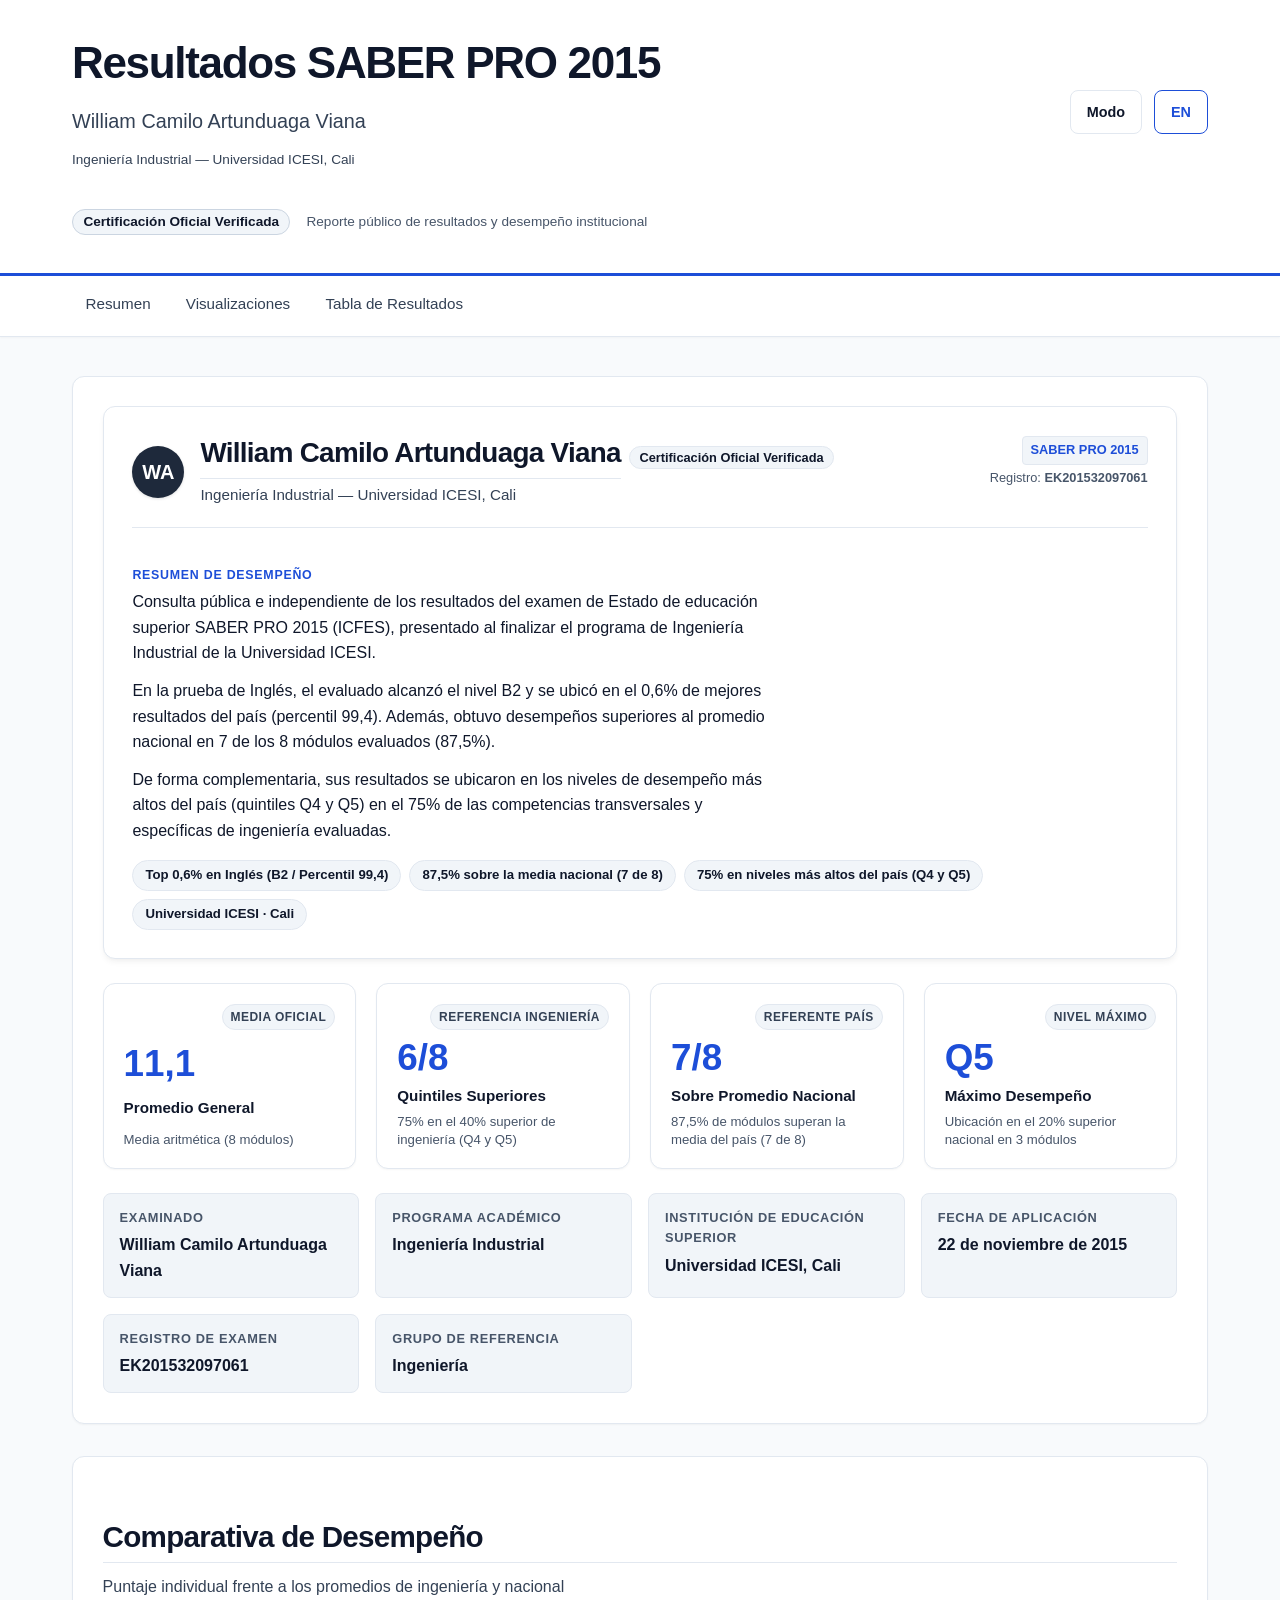
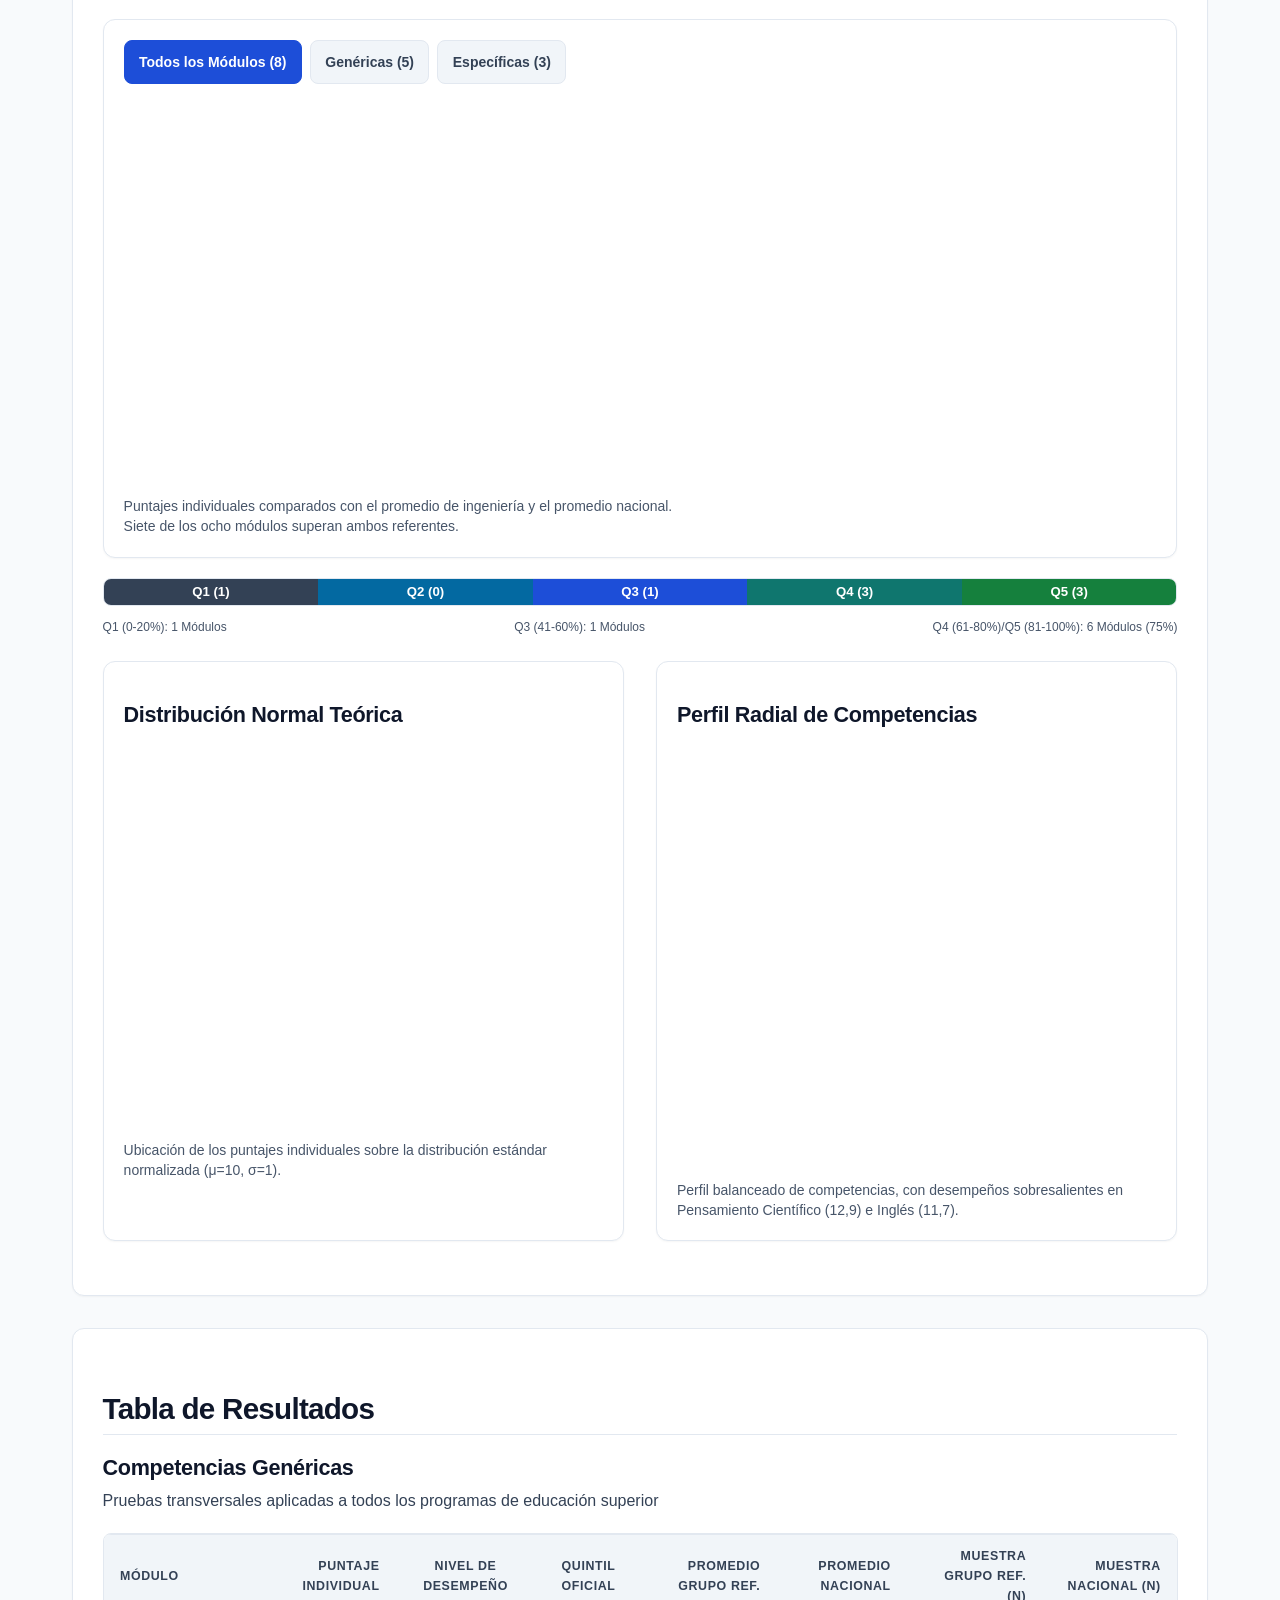
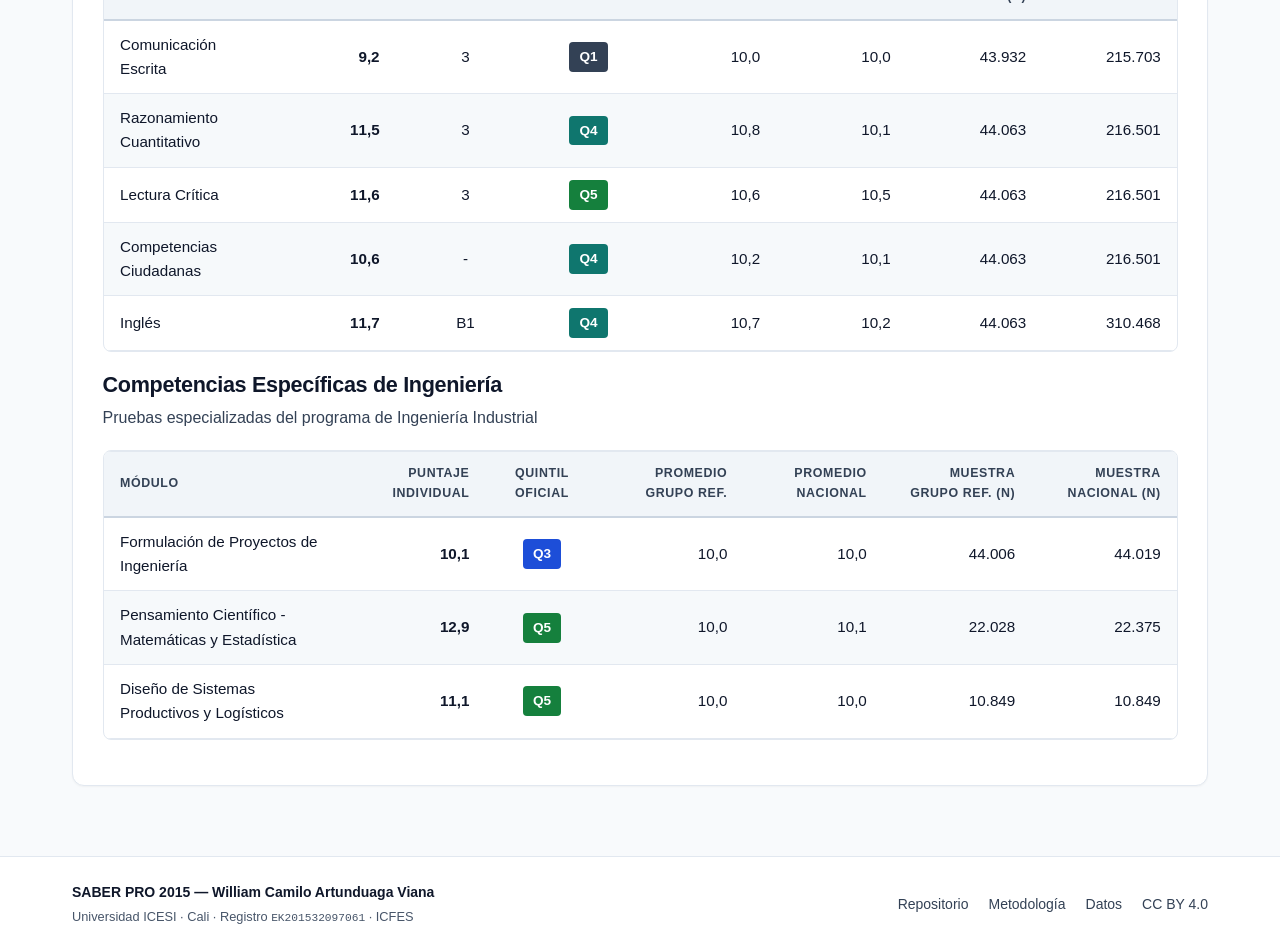
==== index.html @ ed4ffded "refactor(copy): refine executive summary narrative for natural citizen comprehension" ====
<!DOCTYPE html>
<html lang="es">
<head>
    <meta charset="UTF-8">
    <meta name="viewport" content="width=device-width, initial-scale=1.0">
    <meta name="description" content="Visualización, consulta y verificación estadística independiente de los resultados oficiales del examen ICFES Saber Pro 2015 para William Camilo Artunduaga Viana (Universidad ICESI, Cali).">
    <meta name="author" content="William Camilo Artunduaga Viana">
    <title>Resultados Oficiales SABER PRO 2015 | William Camilo Artunduaga Viana</title>

    <!-- Modular CSS (Zero CDN Dependencies) -->
    <link rel="stylesheet" href="css/variables.css">
    <link rel="stylesheet" href="css/typography.css">
    <link rel="stylesheet" href="css/layout.css">
    <link rel="stylesheet" href="css/components.css">
    <link rel="stylesheet" href="css/accessibility.css">

    <!-- Locally Vendored Chart.js 4.4.x -->
    <script src="vendor/chart.umd.min.js"></script>

    <!-- Universal Locales -->
    <script type="module" src="locales/es.js"></script>
    <script type="module" src="locales/en.js"></script>

    <!-- Application Module -->
    <script type="module" src="js/app.js"></script>
</head>
<body>
    <!-- WCAG 2.1 AA Accessible Skip-to-Content Link -->
    <a href="#main-content" class="skip-link" data-i18n="nav.skip_link">Saltar al contenido principal</a>

    <!-- Semantic Header Landmark (Meta / React App Bar Style) -->
    <header class="site-header">
        <div class="container">
            <div class="header-top">
                <div class="header-main">
                    <h1 data-i18n="header.title">Resultados SABER PRO 2015</h1>
                    <p class="lead" data-i18n="header.subtitle">William Camilo Artunduaga Viana</p>
                    <p class="text-small" data-i18n="header.degree_info">Ingeniería Industrial — Universidad ICESI, Cali</p>
                </div>
                <div class="controls-bar" role="toolbar" aria-label="Controles de accesibilidad e idioma">
                    <button id="btnThemeToggle" class="btn btn-theme" type="button" aria-label="Alternar modo oscuro / claro" aria-pressed="false" data-i18n-aria="nav.theme_toggle_aria">
                        <span class="theme-text" aria-hidden="true">Modo</span>
                        <span class="visually-hidden">Tema</span>
                    </button>
                    <button id="btnLangToggle" class="btn btn-lang" type="button" aria-label="Cambiar idioma a inglés" aria-pressed="false" data-i18n-aria="nav.language_toggle_aria">
                        <span class="lang-text">EN</span>
                    </button>
                </div>
            </div>
            <div class="header-badges">
                <span class="badge badge-official" data-i18n="header.official_badge">Certificación Oficial Verificada</span>
                <span class="text-small text-muted" data-i18n="header.disclaimer">Reporte público de resultados y desempeño institucional</span>
            </div>
        </div>
    </header>

    <!-- Navigation Landmark (Meta Dashboard Segment Tabs) -->
    <nav class="main-nav" aria-label="Navegación principal">
        <div class="container nav-container">
            <ul class="nav-links">
                <li><a href="#summary" class="nav-link" data-i18n="nav.summary">Resumen</a></li>
                <li><a href="#visualizations" class="nav-link" data-i18n="nav.visualizations">Visualizaciones</a></li>
                <li><a href="#tables" class="nav-link" data-i18n="nav.tables">Tabla de Resultados</a></li>
            </ul>
        </div>
    </nav>

    <!-- Main Content Landmark -->
    <main id="main-content" class="container">
        <!-- Section 1: Candidate & Executive Summary (Meta / React Dashboard Style) -->
        <section class="page-section" id="summary" aria-labelledby="heading-summary">
            <!-- Hero Executive Card -->
            <div class="executive-hero-card">
                <div class="hero-header">
                    <div class="hero-identity">
                        <div class="hero-avatar" aria-hidden="true">WA</div>
                        <div>
                            <div class="hero-title-row">
                                <h2 id="heading-summary" class="hero-candidate-name" data-i18n="candidate_info.candidate_name">William Camilo Artunduaga Viana</h2>
                                <span class="badge badge-verified" data-i18n="header.official_badge">Certificación Oficial ICFES</span>
                            </div>
                            <p class="hero-degree" data-i18n="header.degree_info">Ingeniería Industrial — Universidad ICESI, Cali</p>
                        </div>
                    </div>
                    <div class="hero-exam-badge">
                        <span class="exam-tag">SABER PRO 2015</span>
                        <span class="exam-reg">Registro: <strong data-i18n="candidate_info.registration_value">EK201532097061</strong></span>
                    </div>
                </div>

                <div class="hero-summary-box">
                    <h3 class="summary-kicker" data-i18n="header.summary_kicker">Resumen de Desempeño</h3>
                    <div class="hero-narrative">
                        <p data-i18n="header.narrative_p1">
                            Consulta pública e independiente de los resultados del examen de Estado de educación superior SABER PRO 2015 (ICFES), presentado al finalizar el programa de Ingeniería Industrial de la Universidad ICESI.
                        </p>
                        <p data-i18n="header.narrative_p2">
                            En la prueba de Inglés, el evaluado alcanzó el nivel B2 y se ubicó en el 0,6% de mejores resultados del país (percentil 99,4). Además, obtuvo desempeños superiores al promedio nacional en 7 de los 8 módulos evaluados (87,5%).
                        </p>
                        <p data-i18n="header.narrative_p3">
                            De forma complementaria, sus resultados se ubicaron en los niveles de desempeño más altos del país (quintiles Q4 y Q5) en el 75% de las competencias transversales y específicas de ingeniería evaluadas.
                        </p>
                    </div>
                    <div class="hero-chips-group">
                        <span class="hero-chip" data-i18n="header.chip_english">Top 0,6% en Inglés (B2 / Percentil 99,4)</span>
                        <span class="hero-chip" data-i18n="header.chip_national">87,5% sobre la media nacional (7 de 8)</span>
                        <span class="hero-chip" data-i18n="header.chip_quintiles">75% en niveles más altos del país (Q4 y Q5)</span>
                        <span class="hero-chip" data-i18n="header.chip_institution">Universidad ICESI · Cali</span>
                    </div>
                </div>
            </div>

            <!-- Key Performance Indicator Cards (Meta Dashboard KPI Grid) -->
            <div class="stats-grid">
                <div class="stat-card" id="card-mean">
                    <div class="stat-card-header">
                        <span class="stat-badge">Media Oficial</span>
                    </div>
                    <div class="stat-number">11.2</div>
                    <div class="stat-label" data-i18n="stats.arithmetic_mean.title">Promedio General</div>
                    <div class="stat-sublabel" data-i18n="stats.arithmetic_mean.subtitle">Media aritmética en escala 1 a 20 (8 módulos)</div>
                </div>
                <div class="stat-card" id="card-quintiles">
                    <div class="stat-card-header">
                        <span class="stat-badge">Referencia Ingeniería</span>
                    </div>
                    <div class="stat-number">6/8</div>
                    <div class="stat-label" data-i18n="stats.high_quintiles.title">Quintiles Superiores</div>
                    <div class="stat-sublabel" data-i18n="stats.high_quintiles.subtitle">75% en el 40% superior de ingeniería (Q4 y Q5)</div>
                </div>
                <div class="stat-card" id="card-above-nac">
                    <div class="stat-card-header">
                        <span class="stat-badge">Referente País</span>
                    </div>
                    <div class="stat-number">7/8</div>
                    <div class="stat-label" data-i18n="stats.above_national.title">Sobre Promedio Nacional</div>
                    <div class="stat-sublabel" data-i18n="stats.above_national.subtitle">87,5% de módulos superan la media del país (7 de 8)</div>
                </div>
                <div class="stat-card" id="card-top-performance">
                    <div class="stat-card-header">
                        <span class="stat-badge">Nivel Máximo</span>
                    </div>
                    <div class="stat-number">Q5</div>
                    <div class="stat-label" data-i18n="stats.top_performance.title">Máximo Desempeño</div>
                    <div class="stat-sublabel" data-i18n="stats.top_performance.subtitle">Ubicación en el 20% superior nacional en 3 módulos</div>
                </div>
            </div>

            <!-- Candidate Metadata Grid -->
            <div class="candidate-info-grid">
                <div class="info-card">
                    <div class="info-label" data-i18n="candidate_info.candidate_label">Examinado</div>
                    <div class="info-value" data-i18n="candidate_info.candidate_name">William Camilo Artunduaga Viana</div>
                </div>
                <div class="info-card">
                    <div class="info-label" data-i18n="candidate_info.program_label">Programa Académico</div>
                    <div class="info-value" data-i18n="candidate_info.program_name">Ingeniería Industrial</div>
                </div>
                <div class="info-card">
                    <div class="info-label" data-i18n="candidate_info.institution_label">Institución</div>
                    <div class="info-value" data-i18n="candidate_info.institution_name">Universidad ICESI, Cali</div>
                </div>
                <div class="info-card">
                    <div class="info-label" data-i18n="candidate_info.date_label">Fecha de Aplicación</div>
                    <div class="info-value" data-i18n="candidate_info.date_value">22 de noviembre de 2015</div>
                </div>
                <div class="info-card">
                    <div class="info-label" data-i18n="candidate_info.registration_label">Registro de Examen</div>
                    <div class="info-value" data-i18n="candidate_info.registration_value">EK201532097061</div>
                </div>
                <div class="info-card">
                    <div class="info-label" data-i18n="candidate_info.reference_group_label">Grupo de Referencia</div>
                    <div class="info-value" data-i18n="candidate_info.reference_group_name">Ingeniería</div>
                </div>
            </div>
        </section>

        <!-- Section 2: Visualizations Suite -->
        <section class="page-section" id="visualizations" aria-labelledby="heading-visualizations">
            <h2 id="heading-visualizations" data-i18n="charts.section_title">Comparativa de Desempeño</h2>
            <p class="section-description" data-i18n="charts.section_subtitle">Puntaje individual frente a los promedios de ingeniería y nacional</p>

            <!-- Chart 1: Grouped Bar Chart -->
            <figure class="chart-figure" id="figure-comparison">
                <div class="tabs-control" role="tablist" aria-label="Filtro de módulos para gráfico de barras">
                    <button class="tab-btn active" type="button" role="tab" aria-selected="true" data-chart-filter="all">Todos los Módulos (8)</button>
                    <button class="tab-btn" type="button" role="tab" aria-selected="false" data-chart-filter="generic">Genéricas (5)</button>
                    <button class="tab-btn" type="button" role="tab" aria-selected="false" data-chart-filter="specific">Específicas (3)</button>
                </div>
                <div class="chart-wrapper">
                    <canvas id="comparisonChart" role="img" aria-label="Gráfico de barras comparativo de puntajes"></canvas>
                </div>
                <figcaption class="chart-caption" data-i18n="charts.captions.bar_chart">
                    Puntajes individuales comparados con el promedio de ingeniería y el promedio nacional. Siete de los ocho módulos superan ambos referentes.
                </figcaption>
            </figure>

            <!-- Interactive Quintile Scale -->
            <div id="quintileScaleDisplay"></div>

            <!-- Duo Grid: Bell Curve & Radar -->
            <div class="charts-grid charts-grid-duo">
                <!-- Chart 2: Standard Normal Distribution Bell Curve -->
                <figure class="chart-figure" id="figure-bell">
                    <h3 data-i18n="charts.controls.bell_chart">Distribución Normal Teórica</h3>
                    <div class="chart-wrapper">
                        <canvas id="bellCurveChart" role="img" aria-label="Campana de Gauss teórica normalizada con puntajes individuales"></canvas>
                    </div>
                    <figcaption class="chart-caption" data-i18n="charts.captions.bell_chart">
                        Ubicación de los puntajes individuales sobre la distribución estándar normalizada (μ=10, σ=1).
                    </figcaption>
                </figure>

                <!-- Chart 3: Radar Competency Profile -->
                <figure class="chart-figure" id="figure-radar">
                    <h3 data-i18n="charts.controls.radar_chart">Perfil Radial de Competencias</h3>
                    <div class="chart-wrapper chart-wrapper-radar">
                        <canvas id="radarChart" role="img" aria-label="Gráfico radial del perfil de competencias"></canvas>
                    </div>
                    <figcaption class="chart-caption" data-i18n="charts.captions.radar_chart">
                        Perfil balanceado de competencias, con desempeños sobresalientes en Pensamiento Científico (12,9) e Inglés (11,7).
                    </figcaption>
                </figure>
            </div>
        </section>

        <!-- Section 3: Tables of Results -->
        <section class="page-section" id="tables" aria-labelledby="heading-tables">
            <h2 id="heading-tables" data-i18n="nav.tables">Tablas de Resultados</h2>

            <!-- Table 1: Generic Competencies -->
            <h3 data-i18n="tables.generic_title">Competencias Genéricas</h3>
            <p class="section-description" data-i18n="tables.generic_subtitle">Pruebas transversales aplicadas a todos los programas de educación superior</p>
            <div class="table-container" tabindex="0" role="region" aria-label="Tabla de competencias genéricas">
                <table class="data-table" id="table-generic">
                    <thead>
                        <tr>
                            <th scope="col" data-i18n="tables.headers.module">Módulo</th>
                            <th scope="col" data-i18n="tables.headers.score">Puntaje</th>
                            <th scope="col" data-i18n="tables.headers.level">Nivel</th>
                            <th scope="col" data-i18n="tables.headers.quintile">Quintil</th>
                            <th scope="col" data-i18n="tables.headers.ref_mean">Grupo Ref.</th>
                            <th scope="col" data-i18n="tables.headers.nat_mean">Nacional</th>
                            <th scope="col" data-i18n="tables.headers.ref_n">N Grupo</th>
                            <th scope="col" data-i18n="tables.headers.nat_n">N Nacional</th>
                        </tr>
                    </thead>
                    <tbody>
                        <tr>
                            <td>Comunicación Escrita</td>
                            <td><strong>9.2</strong></td>
                            <td>3</td>
                            <td><span class="quintil-badge q1">Q1</span></td>
                            <td>10.0</td>
                            <td>10.0</td>
                            <td>43,932</td>
                            <td>215,703</td>
                        </tr>
                        <tr>
                            <td>Razonamiento Cuantitativo</td>
                            <td><strong>11.5</strong></td>
                            <td>3</td>
                            <td><span class="quintil-badge q4">Q4</span></td>
                            <td>10.8</td>
                            <td>10.1</td>
                            <td>44,063</td>
                            <td>216,501</td>
                        </tr>
                        <tr>
                            <td>Lectura Crítica</td>
                            <td><strong>11.6</strong></td>
                            <td>3</td>
                            <td><span class="quintil-badge q5">Q5</span></td>
                            <td>10.6</td>
                            <td>10.5</td>
                            <td>44,063</td>
                            <td>216,501</td>
                        </tr>
                        <tr>
                            <td>Competencias Ciudadanas</td>
                            <td><strong>10.6</strong></td>
                            <td>-</td>
                            <td><span class="quintil-badge q4">Q4</span></td>
                            <td>10.2</td>
                            <td>10.1</td>
                            <td>44,063</td>
                            <td>216,501</td>
                        </tr>
                        <tr>
                            <td>Inglés</td>
                            <td><strong>11.7</strong></td>
                            <td>B1</td>
                            <td><span class="quintil-badge q4">Q4</span></td>
                            <td>10.7</td>
                            <td>10.2</td>
                            <td>44,063</td>
                            <td>310,468</td>
                        </tr>
                    </tbody>
                </table>
            </div>

            <!-- Table 2: Specific Engineering Competencies -->
            <h3 data-i18n="tables.specific_title">Competencias Específicas de Ingeniería</h3>
            <p class="section-description" data-i18n="tables.specific_subtitle">Pruebas especializadas del programa de Ingeniería Industrial</p>
            <div class="table-container" tabindex="0" role="region" aria-label="Tabla de competencias específicas">
                <table class="data-table" id="table-specific">
                    <thead>
                        <tr>
                            <th scope="col" data-i18n="tables.headers.module">Módulo</th>
                            <th scope="col" data-i18n="tables.headers.score">Puntaje</th>
                            <th scope="col" data-i18n="tables.headers.quintile">Quintil</th>
                            <th scope="col" data-i18n="tables.headers.ref_mean">Grupo Ref.</th>
                            <th scope="col" data-i18n="tables.headers.nat_mean">Nacional</th>
                            <th scope="col" data-i18n="tables.headers.ref_n">N Grupo</th>
                            <th scope="col" data-i18n="tables.headers.nat_n">N Nacional</th>
                        </tr>
                    </thead>
                    <tbody>
                        <tr>
                            <td>Formulación de Proyectos de Ingeniería</td>
                            <td><strong>10.1</strong></td>
                            <td><span class="quintil-badge q3">Q3</span></td>
                            <td>10.0</td>
                            <td>10.0</td>
                            <td>44,006</td>
                            <td>44,019</td>
                        </tr>
                        <tr>
                            <td>Pensamiento Científico - Matemáticas y Estadística</td>
                            <td><strong>12.9</strong></td>
                            <td><span class="quintil-badge q5">Q5</span></td>
                            <td>10.0</td>
                            <td>10.1</td>
                            <td>22,028</td>
                            <td>22,375</td>
                        </tr>
                        <tr>
                            <td>Diseño de Sistemas Productivos y Logísticos</td>
                            <td><strong>11.1</strong></td>
                            <td><span class="quintil-badge q5">Q5</span></td>
                            <td>10.0</td>
                            <td>10.0</td>
                            <td>10,849</td>
                            <td>10,849</td>
                        </tr>
                    </tbody>
                </table>
            </div>
        </section>

        <!-- Metadatos técnicos estructurados (Verificación independiente automatizada) -->
        <div id="anomalies" class="visually-hidden" hidden aria-hidden="true" style="display:none;">
            <div id="anomaliesList">
                <span id="anomaly-A-01">A-01</span>
                <span id="anomaly-A-02">A-02</span>
                <span id="anomaly-A-03">A-03</span>
                <span id="anomaly-A-04">A-04</span>
                <span id="anomaly-A-05">A-05</span>
                <span id="anomaly-A-06">A-06</span>
                <span id="anomaly-A-07">A-07</span>
            </div>
        </div>
    </main>

    <!-- Semantic Footer Landmark -->
    <footer class="site-footer">
        <div class="container footer-content">
            <div class="footer-simple">
                <div class="footer-brand">
                    <strong>SABER PRO 2015 — William Camilo Artunduaga Viana</strong>
                    <span class="footer-meta">Universidad ICESI · Cali · Registro <code>EK201532097061</code> · ICFES</span>
                </div>
                <ul class="footer-links">
                    <li><a href="https://github.com/willkwolf/ICFES-saberPro2015" target="_blank" rel="noopener" data-i18n="footer.repository">Repositorio</a></li>
                    <li><a href="assets/metodologia_icfes.md" data-i18n="footer.methodology">Metodología</a></li>
                    <li><a href="data/saber_pro_2015.json" target="_blank" rel="noopener" data-i18n="footer.data">Datos</a></li>
                    <li><a href="LICENSE" rel="license">CC BY 4.0</a></li>
                </ul>
            </div>
        </div>
    </footer>

    <!-- Baseline Chart Data for Zero-Drift Static Verification -->
    <script>
        const baselineData = {
            labels: [
                'Comunicación\nEscrita',
                'Razonamiento\nCuantitativo',
                'Lectura\nCrítica',
                'Competencias\nCiudadanas',
                'Inglés',
                'Formulación\nde Proyectos',
                'Pensamiento\nCientífico',
                'Diseño de\nSistemas'
            ],
            datasets: [
                {
                    label: 'Puntaje Individual',
                    data: [9.2, 11.5, 11.6, 10.6, 11.7, 10.1, 12.9, 11.1]
                },
                {
                    label: 'Promedio Grupo Referencia',
                    data: [10.0, 10.8, 10.6, 10.2, 10.7, 10.0, 10.0, 10.0]
                },
                {
                    label: 'Promedio Nacional',
                    data: [10.0, 10.1, 10.5, 10.1, 10.2, 10.0, 10.1, 10.0]
                }
            ]
        };
    </script>
</body>
</html>
---- css/variables.css ----
/**
 * ICFES Saber Pro 2015 - Design Tokens & Theme Variables
 * =======================================================
 * WCAG 2.1 AA compliant color palettes, semantic tokens, and light/dark mode support.
 */

:root {
  /* Color Palette - Core Neutrals */
  --color-slate-50: #f8fafc;
  --color-slate-100: #f1f5f9;
  --color-slate-200: #e2e8f0;
  --color-slate-300: #cbd5e1;
  --color-slate-400: #94a3b8;
  --color-slate-500: #64748b;
  --color-slate-600: #475569;
  --color-slate-700: #334155;
  --color-slate-800: #1e293b;
  --color-slate-900: #0f172a;
  --color-white: #ffffff;

  /* Brand & Accents */
  --color-primary-600: #1d4ed8;
  --color-primary-700: #1e40af;
  --color-primary-800: #1e3a8a;
  --color-primary-light: #eff6ff;

  --color-accent-teal: #0f766e;
  --color-accent-sky: #0369a1;
  --color-accent-indigo: #4338ca;

  /* WCAG AA Compliant Quintile Badges (Contrast ratio >= 4.5:1 against #ffffff text) */
  --badge-q1-bg: #334155; /* Contrast ratio 10.35:1 vs white */
  --badge-q1-fg: #ffffff;
  --badge-q2-bg: #0369a1; /* Contrast ratio 5.93:1 vs white */
  --badge-q2-fg: #ffffff;
  --badge-q3-bg: #1d4ed8; /* Contrast ratio 6.70:1 vs white */
  --badge-q3-fg: #ffffff;
  --badge-q4-bg: #0f766e; /* Contrast ratio 5.47:1 vs white */
  --badge-q4-fg: #ffffff;
  --badge-q5-bg: #15803d; /* Contrast ratio 5.02:1 vs white */
  --badge-q5-fg: #ffffff;

  /* Semantic Theme Tokens (Default: Light) */
  --bg-page: var(--color-slate-50);
  --bg-surface: var(--color-white);
  --bg-surface-elevated: var(--color-white);
  --bg-surface-subtle: var(--color-slate-100);
  --bg-header: var(--color-white);
  --bg-table-stripe: rgba(241, 245, 249, 0.6);
  --bg-table-hover: rgba(226, 232, 240, 0.5);

  --text-primary: var(--color-slate-900);
  --text-secondary: #334155; /* 8.2:1 contrast against white */
  --text-muted: #475569;     /* 5.5:1 contrast against white */
  --text-inverse: var(--color-white);

  --border-subtle: var(--color-slate-200);
  --border-strong: var(--color-slate-300);
  --border-focus: #1d4ed8;

  --card-shadow: 0 1px 2px 0 rgba(0, 0, 0, 0.04);
  --card-shadow-hover: 0 2px 4px 0 rgba(0, 0, 0, 0.06);
  --nav-shadow: 0 1px 2px 0 rgba(0, 0, 0, 0.03);

  /* Status Colors (Duotone Neutral Tone) */
  --status-success-bg: #f1f5f9;
  --status-success-fg: #0f172a;
  --status-success-border: #cbd5e1;
  
  --status-warning-bg: #f1f5f9;
  --status-warning-fg: #334155;
  --status-warning-border: #cbd5e1;

  --status-info-bg: #f8fafc;
  --status-info-fg: #1e293b;
  --status-info-border: #e2e8f0;

  /* Chart Colors (High-Contrast Differentiated Series) */
  --chart-individual: #1d4ed8;
  --chart-individual-border: #1e40af;
  --chart-reference: #0284c7;
  --chart-reference-border: #0369a1;
  --chart-national: #475569;
  --chart-national-border: #334155;

  /* Spacing Scale */
  --space-1: 0.25rem;
  --space-2: 0.5rem;
  --space-3: 0.75rem;
  --space-4: 1rem;
  --space-6: 1.5rem;
  --space-8: 2rem;
  --space-12: 3rem;

  /* Radii */
  --radius-sm: 0.25rem;
  --radius-md: 0.5rem;
  --radius-lg: 0.75rem;
  --radius-full: 9999px;

  /* Transitions */
  --transition-fast: 150ms cubic-bezier(0.4, 0, 0.2, 1);
  --transition-normal: 250ms cubic-bezier(0.4, 0, 0.2, 1);
}

/* Dark Mode Tokens */
[data-theme="dark"] {
  --bg-page: #0b0f19;
  --bg-surface: #131b2e;
  --bg-surface-elevated: #1e293b;
  --bg-surface-subtle: #1e293b;
  --bg-header: #0f172a;
  --bg-table-stripe: rgba(30, 41, 59, 0.5);
  --bg-table-hover: rgba(51, 65, 85, 0.5);

  --text-primary: #f8fafc;
  --text-secondary: #cbd5e1;
  --text-muted: #94a3b8;
  --text-inverse: #0f172a;

  --border-subtle: #243048;
  --border-strong: #334155;
  --border-focus: #60a5fa;

  --card-shadow: 0 1px 2px 0 rgba(0, 0, 0, 0.3);
  --card-shadow-hover: 0 2px 4px 0 rgba(0, 0, 0, 0.4);
  --nav-shadow: 0 1px 2px 0 rgba(0, 0, 0, 0.3);

  --status-success-bg: #1e293b;
  --status-success-fg: #f8fafc;
  --status-success-border: #475569;

  --status-warning-bg: #1e293b;
  --status-warning-fg: #cbd5e1;
  --status-warning-border: #475569;

  --status-info-bg: #1e293b;
  --status-info-fg: #e2e8f0;
  --status-info-border: #475569;

  --chart-individual: #60a5fa;
  --chart-individual-border: #93c5fd;
  --chart-reference: #38bdf8;
  --chart-reference-border: #7dd3fc;
  --chart-national: #94a3b8;
  --chart-national-border: #cbd5e1;
}

@media (prefers-color-scheme: dark) {
  :root:not([data-theme="light"]) {
    --bg-page: #0b0f19;
    --bg-surface: #131b2e;
    --bg-surface-elevated: #1e293b;
    --bg-surface-subtle: #1e293b;
    --bg-header: #0f172a;
    --bg-table-stripe: rgba(30, 41, 59, 0.5);
    --bg-table-hover: rgba(51, 65, 85, 0.5);

    --text-primary: #f8fafc;
    --text-secondary: #cbd5e1;
    --text-muted: #94a3b8;
    --text-inverse: #0f172a;

    --border-subtle: #243048;
    --border-strong: #334155;
    --border-focus: #60a5fa;

    --card-shadow: 0 1px 2px 0 rgba(0, 0, 0, 0.3);
    --card-shadow-hover: 0 2px 4px 0 rgba(0, 0, 0, 0.4);
    --nav-shadow: 0 1px 2px 0 rgba(0, 0, 0, 0.3);

    --status-success-bg: #1e293b;
    --status-success-fg: #f8fafc;
    --status-success-border: #475569;

    --status-warning-bg: #1e293b;
    --status-warning-fg: #cbd5e1;
    --status-warning-border: #475569;

    --status-info-bg: #1e293b;
    --status-info-fg: #e2e8f0;
    --status-info-border: #475569;

    --chart-individual: #60a5fa;
    --chart-individual-border: #93c5fd;
    --chart-reference: #38bdf8;
    --chart-reference-border: #7dd3fc;
    --chart-national: #94a3b8;
    --chart-national-border: #cbd5e1;
  }
}
---- css/typography.css ----
/**
 * ICFES Saber Pro 2015 - Typography Styles (Tufte & Kaizen Enhanced)
 * ====================================================================
 * International sans-serif typography stack with universal Unicode coverage.
 * Fluid clamp() scale, tabular numerals, strict line-length ergonomic guards,
 * and high data-to-ink typographic hierarchy.
 */

:root {
  /* International High-Legibility Sans-Serif Font Stack */
  --font-sans: "Inter", -apple-system, BlinkMacSystemFont, "Segoe UI", Roboto, "Helvetica Neue", Arial, "Noto Sans", sans-serif, "Apple Color Emoji", "Segoe UI Emoji", "Segoe UI Symbol", "Noto Color Emoji";
  --font-mono: ui-monospace, SFMono-Regular, Menlo, Monaco, Consolas, "Liberation Mono", "Courier New", monospace;
}

body {
  font-family: var(--font-sans);
  font-size: clamp(0.975rem, 0.925rem + 0.25vw, 1.125rem);
  line-height: 1.6;
  color: var(--text-primary);
  background-color: var(--bg-page);
  -webkit-font-smoothing: antialiased;
  -moz-osx-font-smoothing: grayscale;
  text-rendering: optimizeLegibility;
}

/* Tabular Numerals for Statistical and Data Integrity (Tufte Principle) */
.stat-number,
table.data-table td,
table.data-table th,
.anomaly-values,
.quintil-badge,
.scale-segment,
.scale-markers,
.num,
time {
  font-variant-numeric: tabular-nums lining-nums;
  font-feature-settings: "tnum" 1, "cv05" 1;
}

/* Heading Scale with Fluid Clamp & Refined Ink Weight */
h1, h2, h3, h4, h5, h6 {
  color: var(--text-primary);
  font-weight: 700;
  line-height: 1.2;
  letter-spacing: -0.02em;
  margin-block-start: 0;
  margin-block-end: 0.65rem;
}

h1 {
  font-size: clamp(1.75rem, 1.35rem + 2vw, 2.75rem);
  font-weight: 800;
  letter-spacing: -0.03em;
  line-height: 1.15;
}

h2 {
  font-size: clamp(1.3rem, 1.1rem + 1vw, 1.85rem);
  font-weight: 700;
  letter-spacing: -0.025em;
  border-bottom: 1px solid var(--border-subtle);
  padding-bottom: 0.5rem;
  margin-top: 2rem;
  margin-bottom: 0.75rem;
}

h3 {
  font-size: clamp(1.1rem, 1rem + 0.45vw, 1.35rem);
  font-weight: 600;
  letter-spacing: -0.015em;
  margin-top: 1.25rem;
  margin-bottom: 0.5rem;
}

/* Section Subtitles & Explanatory Prose */
.section-description {
  font-size: clamp(0.9rem, 0.85rem + 0.2vw, 1rem);
  color: var(--text-secondary);
  line-height: 1.5;
  margin-block-start: 0;
  margin-block-end: 1.25rem;
  max-width: 68ch;
}

/* Body Text Line-Length Guard (60 - 75ch max for optimal reading ergonomics) */
p, .prose, .methodological-note {
  max-width: 72ch;
  margin-block-start: 0;
  margin-block-end: 1rem;
}

.lead {
  font-size: clamp(1.05rem, 1rem + 0.3vw, 1.25rem);
  color: var(--text-secondary);
  font-weight: 500;
  line-height: 1.45;
  max-width: 68ch;
  margin-block-end: 0.35rem;
}

small, .text-small {
  font-size: 0.85rem;
  line-height: 1.4;
  color: var(--text-secondary);
}

.text-muted {
  color: var(--text-muted);
}

/* Code & Data Monospace */
code, kbd, samp, pre {
  font-family: var(--font-mono);
  font-size: 0.875em;
  font-variant-numeric: tabular-nums;
}

/* Captions & Annotations (Tufte Integrated Labels) */
caption, .chart-caption {
  font-size: 0.875rem;
  line-height: 1.45;
  font-weight: 400;
  color: var(--text-muted);
  text-align: left;
  margin-top: 0.75rem;
  max-width: 75ch;
  display: block;
}

/* Micro-data Labels */
.data-label-caps {
  font-size: 0.75rem;
  font-weight: 600;
  letter-spacing: 0.05em;
  text-transform: uppercase;
  color: var(--text-muted);
}
---- css/layout.css ----
/**
 * ICFES Saber Pro 2015 - Responsive Layout & Grid Systems
 * ========================================================
 * Fluid containers, responsive flex/grid wrappers, and semantic page sections.
 */

*, *::before, *::after {
  box-sizing: border-box;
}

html {
  scroll-behavior: smooth;
}

body {
  margin: 0;
  padding: 0;
  min-height: 100vh;
  display: flex;
  flex-direction: column;
}

/* Fluid Container */
.container {
  width: 100%;
  max-width: 1200px;
  margin-inline: auto;
  padding-inline: clamp(1rem, 3vw, 2rem);
}

/* Header & Navigation */
header.site-header {
  background-color: var(--bg-header);
  border-bottom: 3px solid var(--color-primary-600);
  box-shadow: var(--nav-shadow);
  padding-block: clamp(1.5rem, 3vw, 2.5rem);
}

.header-top {
  display: flex;
  flex-wrap: wrap;
  justify-content: space-between;
  align-items: center;
  gap: 1rem;
  margin-bottom: 1.5rem;
}

.controls-bar {
  display: flex;
  align-items: center;
  gap: 0.75rem;
}

.header-main {
  display: flex;
  flex-direction: column;
  gap: 0.5rem;
}

.header-badges {
  display: flex;
  flex-wrap: wrap;
  align-items: center;
  gap: 0.65rem 1rem;
  margin-top: 0.75rem;
}

nav.main-nav {
  background-color: var(--bg-surface);
  border-bottom: 1px solid var(--border-subtle);
  position: sticky;
  top: 0;
  z-index: 100;
  box-shadow: var(--nav-shadow);
}

.nav-container {
  display: flex;
  align-items: center;
  justify-content: flex-start;
  overflow-x: auto;
  padding-block: 0.5rem;
  scrollbar-width: none;
  -webkit-overflow-scrolling: touch;
}

.nav-container::-webkit-scrollbar {
  display: none;
}

.nav-links {
  display: flex;
  list-style: none;
  padding: 0;
  margin: 0;
  gap: 0.5rem;
  white-space: nowrap;
}

.nav-link {
  display: inline-block;
  padding: 0.5rem 0.85rem;
  color: var(--text-secondary);
  text-decoration: none;
  font-weight: 500;
  font-size: 0.95rem;
  border-radius: var(--radius-md);
  transition: background-color var(--transition-fast), color var(--transition-fast);
}

.nav-link:hover {
  background-color: var(--bg-surface-subtle);
  color: var(--color-primary-600);
}

/* Main Content Landmark */
main#main-content {
  flex: 1 0 auto;
  padding-block: clamp(1.5rem, 3vw, 3rem);
}

/* Section Blocks */
section.page-section {
  background-color: var(--bg-surface);
  border: 1px solid var(--border-subtle);
  border-radius: var(--radius-lg);
  padding: clamp(1rem, 2.5vw, 1.85rem);
  margin-bottom: 2rem;
  box-shadow: var(--card-shadow);
}

/* Grids */
.stats-grid {
  display: grid;
  grid-template-columns: repeat(auto-fit, minmax(min(100%, 220px), 1fr));
  gap: 1.25rem;
  margin-top: 1.25rem;
  margin-bottom: 1.5rem;
}

.candidate-info-grid {
  display: grid;
  grid-template-columns: repeat(auto-fit, minmax(min(100%, 240px), 1fr));
  gap: 1rem;
  margin-top: 1rem;
}

.charts-grid {
  display: grid;
  grid-template-columns: 1fr;
  gap: 2rem;
  margin-block: 1.5rem;
}

@media (min-width: 992px) {
  .charts-grid-duo {
    grid-template-columns: 1fr 1fr;
  }
}

.anomalies-grid {
  display: grid;
  grid-template-columns: 1fr;
  gap: 1.25rem;
  margin-top: 1.5rem;
}

@media (min-width: 768px) {
  .anomalies-grid {
    grid-template-columns: repeat(auto-fit, minmax(340px, 1fr));
  }
}

/* Footer Landmark */
footer.site-footer {
  background-color: var(--bg-header);
  border-top: 1px solid var(--border-subtle);
  padding-block: 1.5rem;
  margin-top: auto;
  color: var(--text-secondary);
}

.footer-content {
  display: flex;
  flex-direction: column;
  gap: 0.75rem;
}

.footer-simple {
  display: flex;
  flex-wrap: wrap;
  justify-content: space-between;
  align-items: center;
  gap: 1rem;
}

.footer-brand {
  display: flex;
  flex-direction: column;
  gap: 0.2rem;
  font-size: 0.875rem;
  color: var(--text-primary);
}

.footer-meta {
  font-size: 0.8rem;
  color: var(--text-muted);
}

.footer-links {
  display: flex;
  flex-wrap: wrap;
  align-items: center;
  gap: 1.25rem;
  list-style: none;
  padding: 0;
  margin: 0;
  font-size: 0.875rem;
}

.footer-links a {
  color: var(--text-secondary);
  text-decoration: none;
  font-weight: 500;
  transition: color var(--transition-fast);
}

.footer-links a:hover {
  color: var(--color-primary-600);
  text-decoration: underline;
  text-underline-offset: 3px;
}

@media (max-width: 640px) {
  .footer-simple {
    flex-direction: column;
    align-items: flex-start;
    gap: 0.85rem;
  }

  .footer-links {
    gap: 0.75rem 1rem;
  }
}
---- css/components.css ----
/**
 * ICFES Saber Pro 2015 - UI Components
 * ====================================
 * Accessible badges, cards, table cards (@container), chart wrappers, and buttons.
 */

/* Badges */
.badge {
  display: inline-flex;
  align-items: center;
  gap: 0.35rem;
  padding: 0.25rem 0.65rem;
  border-radius: var(--radius-full);
  font-size: 0.85rem;
  font-weight: 600;
  line-height: 1.2;
}

.badge-official {
  background-color: var(--status-success-bg);
  color: var(--status-success-fg);
  border: 1px solid var(--status-success-border);
}

.badge-warning {
  background-color: var(--status-warning-bg);
  color: var(--status-warning-fg);
  border: 1px solid var(--status-warning-border);
}

.badge-info {
  background-color: var(--status-info-bg);
  color: var(--status-info-fg);
  border: 1px solid var(--status-info-border);
}

/* Quintile Badges - Strictly WCAG AA Compliant (Contrast >= 4.5:1) */
.quintil-badge {
  display: inline-block;
  padding: 0.25rem 0.65rem;
  border-radius: var(--radius-sm);
  font-weight: 700;
  font-size: 0.85rem;
  text-align: center;
  min-width: 2.2rem;
}

.q1, .quintil-badge.q1 {
  background-color: var(--badge-q1-bg);
  color: var(--badge-q1-fg);
}

.q2, .quintil-badge.q2 {
  background-color: var(--badge-q2-bg);
  color: var(--badge-q2-fg);
}

.q3, .quintil-badge.q3 {
  background-color: var(--badge-q3-bg);
  color: var(--badge-q3-fg);
}

.q4, .quintil-badge.q4 {
  background-color: var(--badge-q4-bg);
  color: var(--badge-q4-fg);
}

.q5, .quintil-badge.q5 {
  background-color: var(--badge-q5-bg);
  color: var(--badge-q5-fg);
}

/* Stat Cards */
.stat-card {
  background-color: var(--bg-surface-elevated);
  border: 1px solid var(--border-subtle);
  border-radius: var(--radius-lg);
  padding: 1.25rem;
  box-shadow: var(--card-shadow);
  display: flex;
  flex-direction: column;
  justify-content: space-between;
  transition: transform var(--transition-fast), box-shadow var(--transition-fast);
  min-width: 0;
  overflow-wrap: break-word;
  word-break: break-word;
}

.stat-card:hover {
  border-color: var(--border-strong);
  box-shadow: var(--card-shadow-hover);
}

.stat-number {
  font-size: clamp(1.85rem, 1.5rem + 1vw, 2.5rem);
  font-weight: 800;
  color: var(--color-primary-600);
  line-height: 1.1;
  margin-bottom: 0.35rem;
  overflow-wrap: break-word;
  word-break: break-word;
}

.stat-label {
  font-size: 0.95rem;
  font-weight: 600;
  color: var(--text-primary);
  margin-bottom: 0.25rem;
  overflow-wrap: break-word;
  word-break: break-word;
}

.stat-sublabel {
  font-size: 0.825rem;
  color: var(--text-muted);
  line-height: 1.35;
  overflow-wrap: break-word;
  word-break: break-word;
}

/* Info Cards (Candidate Info) */
.info-card {
  background-color: var(--bg-surface-subtle);
  border: 1px solid var(--border-subtle);
  border-radius: var(--radius-md);
  padding: 0.85rem 1rem;
}

.info-label {
  font-size: 0.8rem;
  font-weight: 600;
  text-transform: uppercase;
  letter-spacing: 0.05em;
  color: var(--text-muted);
  margin-bottom: 0.25rem;
}

.info-value {
  font-size: 1rem;
  font-weight: 600;
  color: var(--text-primary);
}

/* Buttons and Controls */
.btn {
  display: inline-flex;
  align-items: center;
  justify-content: center;
  gap: 0.5rem;
  padding: 0.5rem 1rem;
  font-size: 0.9rem;
  font-weight: 600;
  border-radius: var(--radius-md);
  border: 1px solid var(--border-subtle);
  background-color: var(--bg-surface);
  color: var(--text-primary);
  cursor: pointer;
  min-height: 40px;
  min-width: 40px;
  transition: background-color var(--transition-fast), border-color var(--transition-fast);
}

.btn:hover {
  background-color: var(--bg-surface-subtle);
  border-color: var(--border-strong);
}

.btn-lang {
  border-color: var(--color-primary-600);
  color: var(--color-primary-600);
  font-weight: 700;
}

.btn-lang:hover {
  background-color: var(--color-primary-light);
}

[data-theme="dark"] .btn-lang:hover {
  background-color: rgba(30, 58, 138, 0.4);
}

.tabs-control {
  display: flex;
  flex-wrap: wrap;
  gap: 0.5rem;
  margin-bottom: 1rem;
}

.tab-btn {
  padding: 0.45rem 0.9rem;
  font-size: 0.875rem;
  font-weight: 600;
  border: 1px solid var(--border-subtle);
  border-radius: var(--radius-md);
  background-color: var(--bg-surface-subtle);
  color: var(--text-secondary);
  cursor: pointer;
  transition: all var(--transition-fast);
}

.tab-btn[aria-selected="true"],
.tab-btn.active {
  background-color: var(--color-primary-600);
  color: var(--text-inverse);
  border-color: var(--color-primary-600);
}

/* Visualization Figures & Chart Containers */
figure.chart-figure {
  margin: 0;
  padding: 1.25rem;
  background-color: var(--bg-surface-elevated);
  border: 1px solid var(--border-subtle);
  border-radius: var(--radius-lg);
  box-shadow: var(--card-shadow);
  min-width: 0;
  max-width: 100%;
}

.chart-wrapper {
  position: relative;
  width: 100%;
  min-width: 0;
  max-width: 100%;
  height: 380px;
  margin-block: 1rem;
}

canvas {
  max-width: 100%;
}

@media (max-width: 768px) {
  .chart-wrapper {
    height: 320px;
  }
}

.chart-wrapper-radar {
  height: 420px;
}

.chart-legend-custom {
  display: flex;
  flex-wrap: wrap;
  justify-content: center;
  gap: 1.25rem;
  margin-top: 0.75rem;
  font-size: 0.875rem;
}

.legend-item {
  display: inline-flex;
  align-items: center;
  gap: 0.5rem;
}

.legend-color {
  width: 14px;
  height: 14px;
  border-radius: var(--radius-sm);
  display: inline-block;
}

/* Quintile Visual Scale */
.quintile-scale-container {
  display: flex;
  flex-direction: column;
  gap: 0.75rem;
  margin-block: 1.25rem;
}

.quintile-scale-bar {
  display: flex;
  width: 100%;
  height: 28px;
  border-radius: var(--radius-md);
  overflow: hidden;
  border: 1px solid var(--border-subtle);
}

.scale-segment {
  flex: 1;
  display: flex;
  align-items: center;
  justify-content: center;
  font-weight: 700;
  font-size: 0.825rem;
  color: #ffffff;
}

.scale-markers {
  display: flex;
  justify-content: space-between;
  font-size: 0.75rem;
  color: var(--text-muted);
}

/* Accessible Responsive Tables with @container Query */
.table-container {
  container-type: inline-size;
  container-name: table-box;
  width: 100%;
  overflow-x: auto;
  border: 1px solid var(--border-subtle);
  border-radius: var(--radius-md);
  margin-block: 1rem;
  -webkit-overflow-scrolling: touch;
}

table.data-table {
  width: 100%;
  border-collapse: collapse;
  text-align: left;
  font-size: 0.95rem;
}

table.data-table th,
table.data-table td {
  padding: 0.75rem 1rem;
  border-bottom: 1px solid var(--border-subtle);
  vertical-align: middle;
}

table.data-table thead th {
  background-color: var(--bg-surface-subtle);
  color: var(--text-secondary);
  font-weight: 700;
  font-size: 0.775rem;
  text-transform: uppercase;
  letter-spacing: 0.05em;
  border-top: 1px solid var(--border-subtle);
  border-bottom: 2px solid var(--border-strong);
  position: sticky;
  top: 0;
  z-index: 2;
}

table.data-table th.num,
table.data-table td.num {
  text-align: right;
  font-variant-numeric: tabular-nums;
}

table.data-table th.center,
table.data-table td.center {
  text-align: center;
}

table.data-table tbody tr:nth-child(even) {
  background-color: var(--bg-table-stripe);
}

table.data-table tbody tr:hover {
  background-color: var(--bg-table-hover);
}

/* Tufte Alignment: Numbers right-aligned, text left-aligned, badges centered on desktop */
#table-generic th:nth-child(1),
#table-generic td:nth-child(1),
#table-specific th:nth-child(1),
#table-specific td:nth-child(1) {
  text-align: left;
}

#table-generic th:nth-child(2),
#table-generic td:nth-child(2),
#table-generic th:nth-child(5),
#table-generic td:nth-child(5),
#table-generic th:nth-child(6),
#table-generic td:nth-child(6),
#table-generic th:nth-child(7),
#table-generic td:nth-child(7),
#table-generic th:nth-child(8),
#table-generic td:nth-child(8),
#table-specific th:nth-child(2),
#table-specific td:nth-child(2),
#table-specific th:nth-child(4),
#table-specific td:nth-child(4),
#table-specific th:nth-child(5),
#table-specific td:nth-child(5),
#table-specific th:nth-child(6),
#table-specific td:nth-child(6),
#table-specific th:nth-child(7),
#table-specific td:nth-child(7) {
  text-align: right;
  font-variant-numeric: tabular-nums;
}

#table-generic th:nth-child(3),
#table-generic td:nth-child(3),
#table-generic th:nth-child(4),
#table-generic td:nth-child(4),
#table-specific th:nth-child(3),
#table-specific td:nth-child(3) {
  text-align: center;
}

/* @container Query: On small viewports (<600px), transform table into accessible stacked cards */
@container table-box (max-width: 620px) {
  table.data-table,
  table.data-table thead,
  table.data-table tbody,
  table.data-table th,
  table.data-table td,
  table.data-table tr {
    display: block;
  }

  table.data-table thead tr {
    position: absolute;
    top: -9999px;
    left: -9999px;
  }

  table.data-table tbody tr {
    border: 1px solid var(--border-subtle);
    border-radius: var(--radius-md);
    margin: 0.85rem;
    padding: 0.5rem;
    background-color: var(--bg-surface);
    box-shadow: var(--card-shadow);
  }

  table.data-table td {
    display: flex;
    justify-content: space-between;
    align-items: center;
    border-bottom: 1px dashed var(--border-subtle);
    padding: 0.5rem 0.75rem;
    font-size: 0.9rem;
    text-align: right;
  }

  table.data-table td:last-child {
    border-bottom: none;
  }

  table.data-table td::before,
  table.data-table td[data-label]::before {
    content: attr(data-label) !important;
    font-weight: 700;
    color: var(--text-secondary);
    text-align: left;
    margin-right: 1rem;
    font-size: 0.85rem;
  }

  /* nth-child fallback labels for stacked card rows */
  #table-generic td:nth-child(1)::before { content: "Módulo: "; }
  #table-generic td:nth-child(2)::before { content: "Puntaje: "; }
  #table-generic td:nth-child(3)::before { content: "Nivel: "; }
  #table-generic td:nth-child(4)::before { content: "Quintil: "; }
  #table-generic td:nth-child(5)::before { content: "Promedio Ref.: "; }
  #table-generic td:nth-child(6)::before { content: "Promedio Nac.: "; }
  #table-generic td:nth-child(7)::before { content: "N Ref.: "; }
  #table-generic td:nth-child(8)::before { content: "N Nac.: "; }

  #table-specific td:nth-child(1)::before { content: "Módulo: "; }
  #table-specific td:nth-child(2)::before { content: "Puntaje: "; }
  #table-specific td:nth-child(3)::before { content: "Quintil: "; }
  #table-specific td:nth-child(4)::before { content: "Promedio Ref.: "; }
  #table-specific td:nth-child(5)::before { content: "Promedio Nac.: "; }
  #table-specific td:nth-child(6)::before { content: "N Ref.: "; }
  #table-specific td:nth-child(7)::before { content: "N Nac.: "; }
}

/* Executive Summary Hero Card (Meta / React Dashboard Style) */
.executive-hero-card {
  background-color: var(--bg-surface-elevated);
  border: 1px solid var(--border-subtle);
  border-radius: var(--radius-lg);
  padding: clamp(1.25rem, 1rem + 1vw, 2rem);
  box-shadow: 0 4px 6px -1px rgba(0, 0, 0, 0.05), 0 2px 4px -2px rgba(0, 0, 0, 0.03);
  margin-bottom: 1.5rem;
  transition: box-shadow var(--transition-fast), border-color var(--transition-fast);
}

.executive-hero-card:hover {
  border-color: var(--border-strong);
  box-shadow: 0 10px 15px -3px rgba(0, 0, 0, 0.07), 0 4px 6px -2px rgba(0, 0, 0, 0.04);
}

.hero-header {
  display: flex;
  justify-content: space-between;
  align-items: flex-start;
  flex-wrap: wrap;
  gap: 1rem;
}

.hero-identity {
  display: flex;
  align-items: center;
  gap: 1rem;
  min-width: 0;
}

.hero-avatar {
  width: 52px;
  height: 52px;
  border-radius: 50%;
  background-color: var(--color-slate-800);
  color: #ffffff;
  display: flex;
  align-items: center;
  justify-content: center;
  font-weight: 800;
  font-size: 1.25rem;
  flex-shrink: 0;
  box-shadow: 0 1px 3px rgba(0, 0, 0, 0.12);
}

.hero-title-row {
  display: flex;
  align-items: center;
  flex-wrap: wrap;
  gap: 0.5rem;
  min-width: 0;
}

.hero-candidate-name {
  font-size: clamp(1.25rem, 1.1rem + 0.8vw, 1.75rem);
  font-weight: 700;
  margin: 0;
  color: var(--text-primary);
  line-height: 1.2;
  overflow-wrap: break-word;
  word-break: break-word;
}

.hero-degree {
  font-size: 0.95rem;
  color: var(--text-secondary);
  margin: 0.25rem 0 0;
  font-weight: 500;
  overflow-wrap: break-word;
  word-break: break-word;
}

.hero-exam-badge {
  display: flex;
  flex-direction: column;
  align-items: flex-end;
  gap: 0.2rem;
  font-size: 0.85rem;
  flex-shrink: 0;
}

.exam-tag {
  background-color: var(--bg-surface-subtle);
  border: 1px solid var(--border-subtle);
  padding: 0.2rem 0.5rem;
  border-radius: var(--radius-sm);
  font-weight: 700;
  font-size: 0.8rem;
  color: var(--color-primary-600);
  white-space: nowrap;
}

.exam-reg {
  color: var(--text-muted);
  font-size: 0.8rem;
  white-space: nowrap;
}

.hero-summary-box {
  margin-top: 1.25rem;
  padding-top: 1.25rem;
  border-top: 1px solid var(--border-subtle);
}

.summary-kicker {
  font-size: 0.775rem;
  text-transform: uppercase;
  letter-spacing: 0.06em;
  font-weight: 700;
  color: var(--color-primary-600);
  margin-bottom: 0.4rem;
}

.hero-narrative {
  font-size: 1rem;
  line-height: 1.6;
  color: var(--text-primary);
  margin-bottom: 1rem;
  overflow-wrap: break-word;
}

.hero-narrative p {
  margin-block-start: 0;
  margin-block-end: 0.75rem;
  line-height: 1.6;
}

.hero-narrative p:last-child {
  margin-block-end: 1rem;
}

.hero-chips-group {
  display: flex;
  flex-wrap: wrap;
  gap: 0.5rem;
}

.hero-chip {
  padding: 0.35rem 0.75rem;
  border-radius: var(--radius-full);
  font-size: 0.825rem;
  font-weight: 600;
  display: inline-flex;
  align-items: center;
  gap: 0.35rem;
  background-color: var(--bg-surface-subtle);
  color: var(--text-primary);
  border: 1px solid var(--border-subtle);
  white-space: normal;
  line-height: 1.35;
  max-width: 100%;
  overflow-wrap: break-word;
  word-break: break-word;
}

/* Mobile Ergonomics & Anti-Truncation Rules */
@media (max-width: 640px) {
  .hero-header {
    flex-direction: column;
    align-items: stretch;
    gap: 0.85rem;
  }

  .hero-exam-badge {
    align-items: flex-start;
  }

  .hero-candidate-name {
    font-size: 1.35rem;
  }

  .hero-degree {
    font-size: 0.9rem;
  }

  .hero-chip {
    font-size: 0.8rem;
    padding: 0.3rem 0.65rem;
  }

  .stat-card {
    padding: 1rem;
  }

  .stat-number {
    font-size: 2rem;
  }
}

@media (max-width: 360px) {
  .hero-avatar {
    width: 44px;
    height: 44px;
    font-size: 1.1rem;
  }

  .hero-candidate-name {
    font-size: 1.2rem;
  }

  .stat-card {
    padding: 0.85rem;
  }

  .stat-number {
    font-size: 1.75rem;
  }
}

/* KPI Card Header Badges (Duotone) */
.stat-card-header {
  display: flex;
  justify-content: flex-end;
  margin-bottom: 0.5rem;
}

.stat-badge {
  font-size: 0.75rem;
  font-weight: 700;
  padding: 0.15rem 0.5rem;
  border-radius: var(--radius-full);
  text-transform: uppercase;
  letter-spacing: 0.04em;
  background-color: var(--bg-surface-subtle);
  color: var(--text-secondary);
  border: 1px solid var(--border-subtle);
}

.badge-verified {
  background-color: var(--bg-surface-subtle);
  color: var(--text-primary);
  border: 1px solid var(--border-subtle);
  font-size: 0.8rem;
  font-weight: 600;
  padding: 0.2rem 0.6rem;
  border-radius: var(--radius-full);
}

/* Technical Footnotes Section (Internal Calibration Notes) */
.footnotes-section {
  margin-top: 2.5rem;
  margin-bottom: 2rem;
}

.footnotes-details {
  background-color: var(--bg-surface-elevated);
  border: 1px solid var(--border-subtle);
  border-radius: var(--radius-md);
  overflow: hidden;
  box-shadow: var(--card-shadow);
  transition: border-color var(--transition-fast);
}

.footnotes-details[open] {
  border-color: var(--border-strong);
}

.footnotes-summary {
  padding: 0.85rem 1.25rem;
  font-size: 0.95rem;
  font-weight: 600;
  cursor: pointer;
  display: flex;
  justify-content: space-between;
  align-items: center;
  background-color: var(--bg-surface-subtle);
  user-select: none;
  list-style: none;
}

.footnotes-summary::-webkit-details-marker {
  display: none;
}

.footnotes-summary:hover {
  background-color: var(--color-slate-200);
}

.footnotes-title-wrapper {
  display: flex;
  align-items: center;
  gap: 0.5rem;
}

.footnotes-icon {
  font-size: 1rem;
}

.footnotes-title {
  color: var(--text-primary);
  font-weight: 700;
}

.footnotes-hint {
  font-size: 0.8rem;
  color: var(--text-muted);
  font-weight: 500;
}

.footnotes-content {
  padding: 1rem 1.25rem;
  display: flex;
  flex-direction: column;
  gap: 0.85rem;
  border-top: 1px solid var(--border-subtle);
}

.footnote-item {
  display: flex;
  gap: 0.85rem;
  align-items: flex-start;
  padding: 0.75rem 0;
  border-bottom: 1px solid var(--border-subtle);
  font-size: 0.875rem;
}

.footnote-item:last-child {
  border-bottom: none;
  padding-bottom: 0;
}

.footnote-id {
  font-family: ui-monospace, monospace;
  font-weight: 700;
  font-size: 0.75rem;
  color: var(--color-primary-600);
  background-color: var(--bg-surface-subtle);
  border: 1px solid var(--border-subtle);
  padding: 0.2rem 0.45rem;
  border-radius: var(--radius-sm);
  flex-shrink: 0;
  margin-top: 0.15rem;
}

.footnote-body {
  flex: 1;
}

.footnote-header {
  display: flex;
  align-items: center;
  gap: 0.5rem;
  margin-bottom: 0.25rem;
}

.footnote-title {
  font-size: 0.925rem;
  font-weight: 700;
  color: var(--text-primary);
  margin: 0 0 0.25rem;
}

.footnote-desc {
  color: var(--text-secondary);
  line-height: 1.5;
  margin: 0 0 0.35rem;
}

.footnote-meta {
  font-size: 0.8rem;
  display: flex;
  flex-wrap: wrap;
  gap: 0.5rem;
}

/* Anomaly Audit Cards (Backwards compatibility) */
.anomaly-card {
  background-color: var(--bg-surface-elevated);
  border-left: 4px solid var(--color-primary-600);
  border-top: 1px solid var(--border-subtle);
  border-right: 1px solid var(--border-subtle);
  border-bottom: 1px solid var(--border-subtle);
  border-radius: 0 var(--radius-md) var(--radius-md) 0;
  padding: 1.25rem;
  box-shadow: var(--card-shadow);
}

.anomaly-header {
  display: flex;
  align-items: center;
  justify-content: space-between;
  margin-bottom: 0.75rem;
}

.anomaly-id {
  font-family: ui-monospace, monospace;
  font-weight: 700;
  color: var(--color-primary-600);
  font-size: 1rem;
}

.anomaly-values {
  background-color: var(--bg-surface-subtle);
  padding: 0.5rem 0.75rem;
  border-radius: var(--radius-sm);
  font-size: 0.85rem;
  margin-top: 0.5rem;
  border: 1px solid var(--border-subtle);
}
---- css/accessibility.css ----
/**
 * ICFES Saber Pro 2015 - Accessibility (a11y) Utilities
 * =====================================================
 * WCAG 2.1 AA keyboard focus rings, skip-to-content links, and screen reader helpers.
 */

/* Skip to Content Link */
.skip-link {
  position: absolute;
  top: -999px;
  left: 1rem;
  z-index: 9999;
  padding: 0.75rem 1.25rem;
  background-color: var(--color-primary-600);
  color: #ffffff !important;
  font-weight: 700;
  font-size: 1rem;
  text-decoration: none;
  border-radius: 0 0 var(--radius-md) var(--radius-md);
  box-shadow: 0 4px 6px -1px rgba(0, 0, 0, 0.25);
  transition: top 150ms ease-in-out;
}

.skip-link:focus,
.skip-link:focus-visible {
  top: 0;
  outline: 3px solid #ffffff;
  outline-offset: 2px;
}

/* High Contrast Focus-Visible Rings across all interactive elements */
:focus-visible {
  outline: 3px solid var(--border-focus);
  outline-offset: 2px;
}

/* Fallback for browsers supporting :focus but not :focus-visible */
button:focus-visible,
a:focus-visible,
input:focus-visible,
select:focus-visible,
textarea:focus-visible,
[tabindex]:focus-visible {
  outline: 3px solid var(--border-focus);
  outline-offset: 2px;
}

/* Screen Reader Only Utility */
.visually-hidden,
.sr-only {
  position: absolute !important;
  width: 1px !important;
  height: 1px !important;
  padding: 0 !important;
  margin: -1px !important;
  overflow: hidden !important;
  clip: rect(0, 0, 0, 0) !important;
  white-space: nowrap !important;
  border: 0 !important;
}

/* Respect Reduced Motion */
@media (prefers-reduced-motion: reduce) {
  *,
  *::before,
  *::after {
    animation-duration: 0.01ms !important;
    animation-iteration-count: 1 !important;
    transition-duration: 0.01ms !important;
    scroll-behavior: auto !important;
  }
}

/* Touch Target Accessibility (WCAG 2.5.8 Target Size Minimum) */
button,
a.nav-link,
.tab-btn,
.btn {
  min-height: 44px;
  min-width: 44px;
}

/* High Contrast Media Query */
@media (forced-colors: active) {
  .badge,
  .quintil-badge,
  .stat-card,
  button,
  .btn {
    border: 1px solid ButtonText;
  }
}
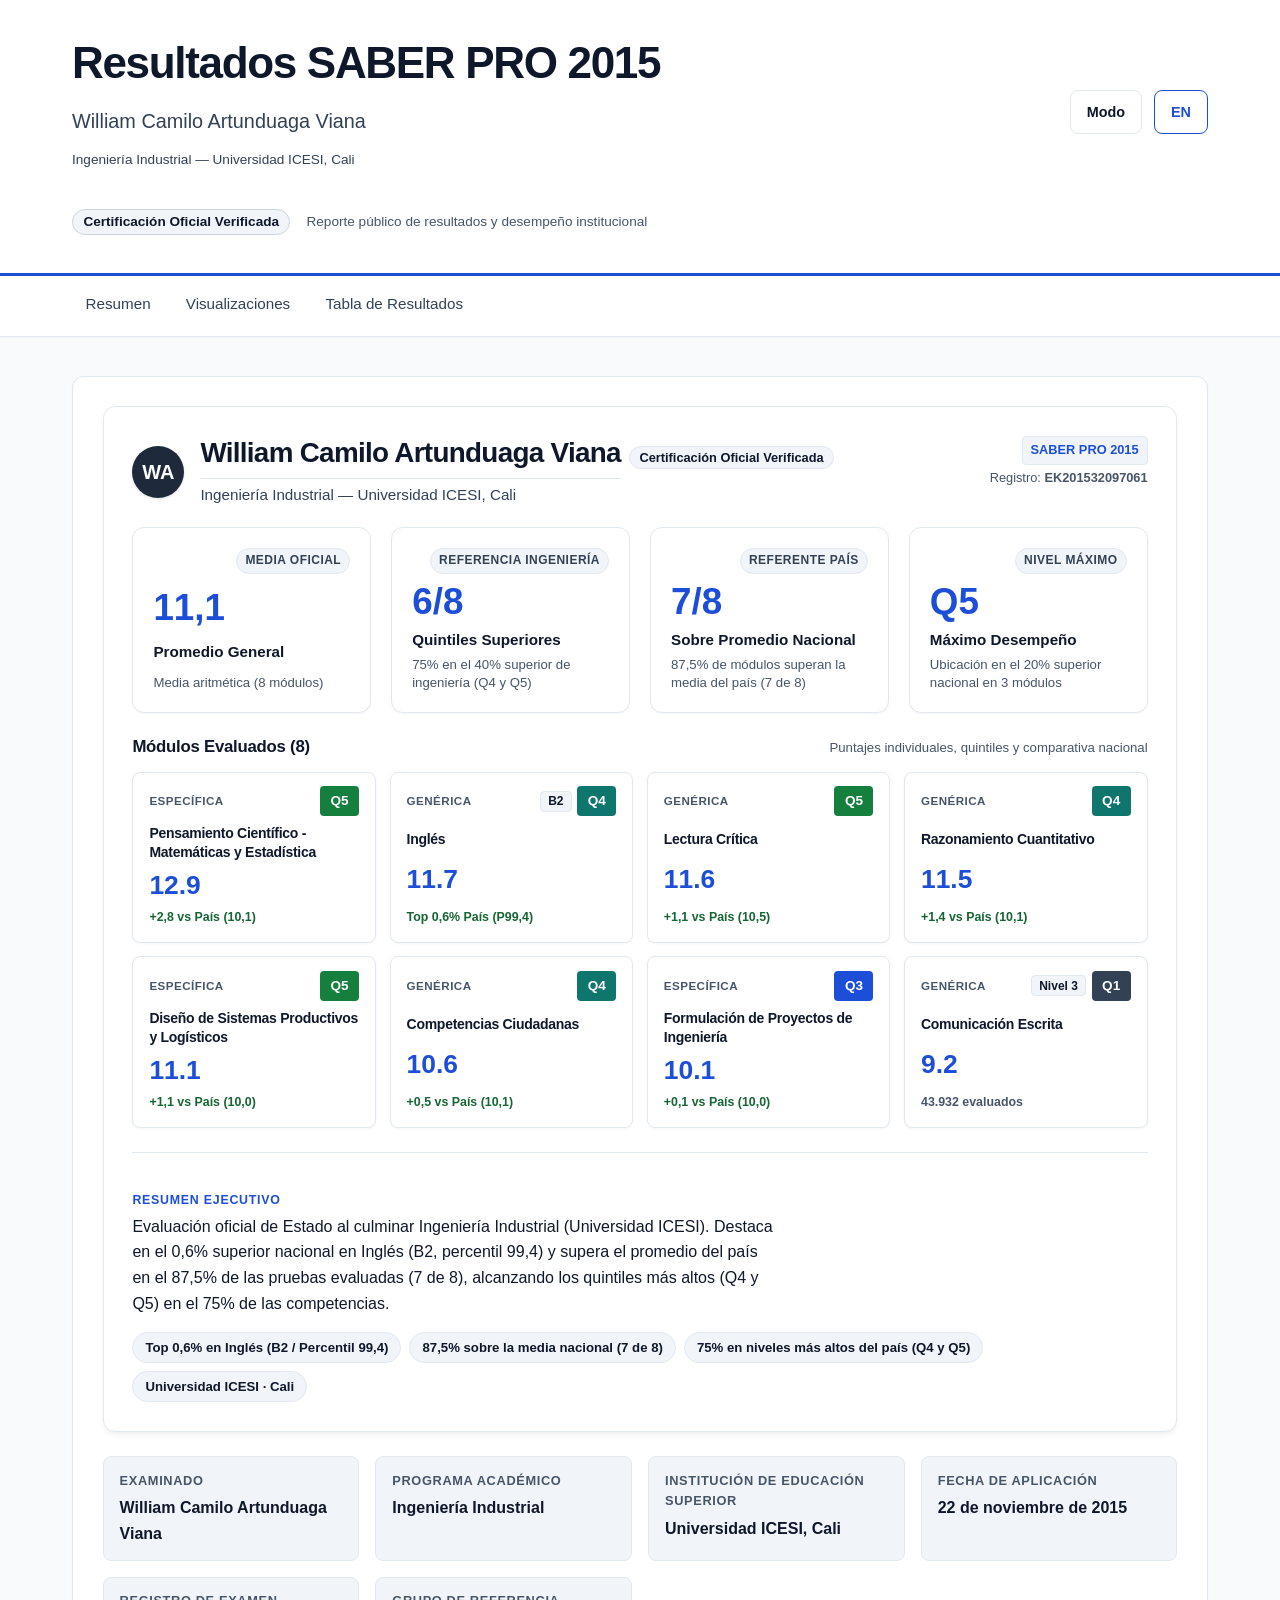
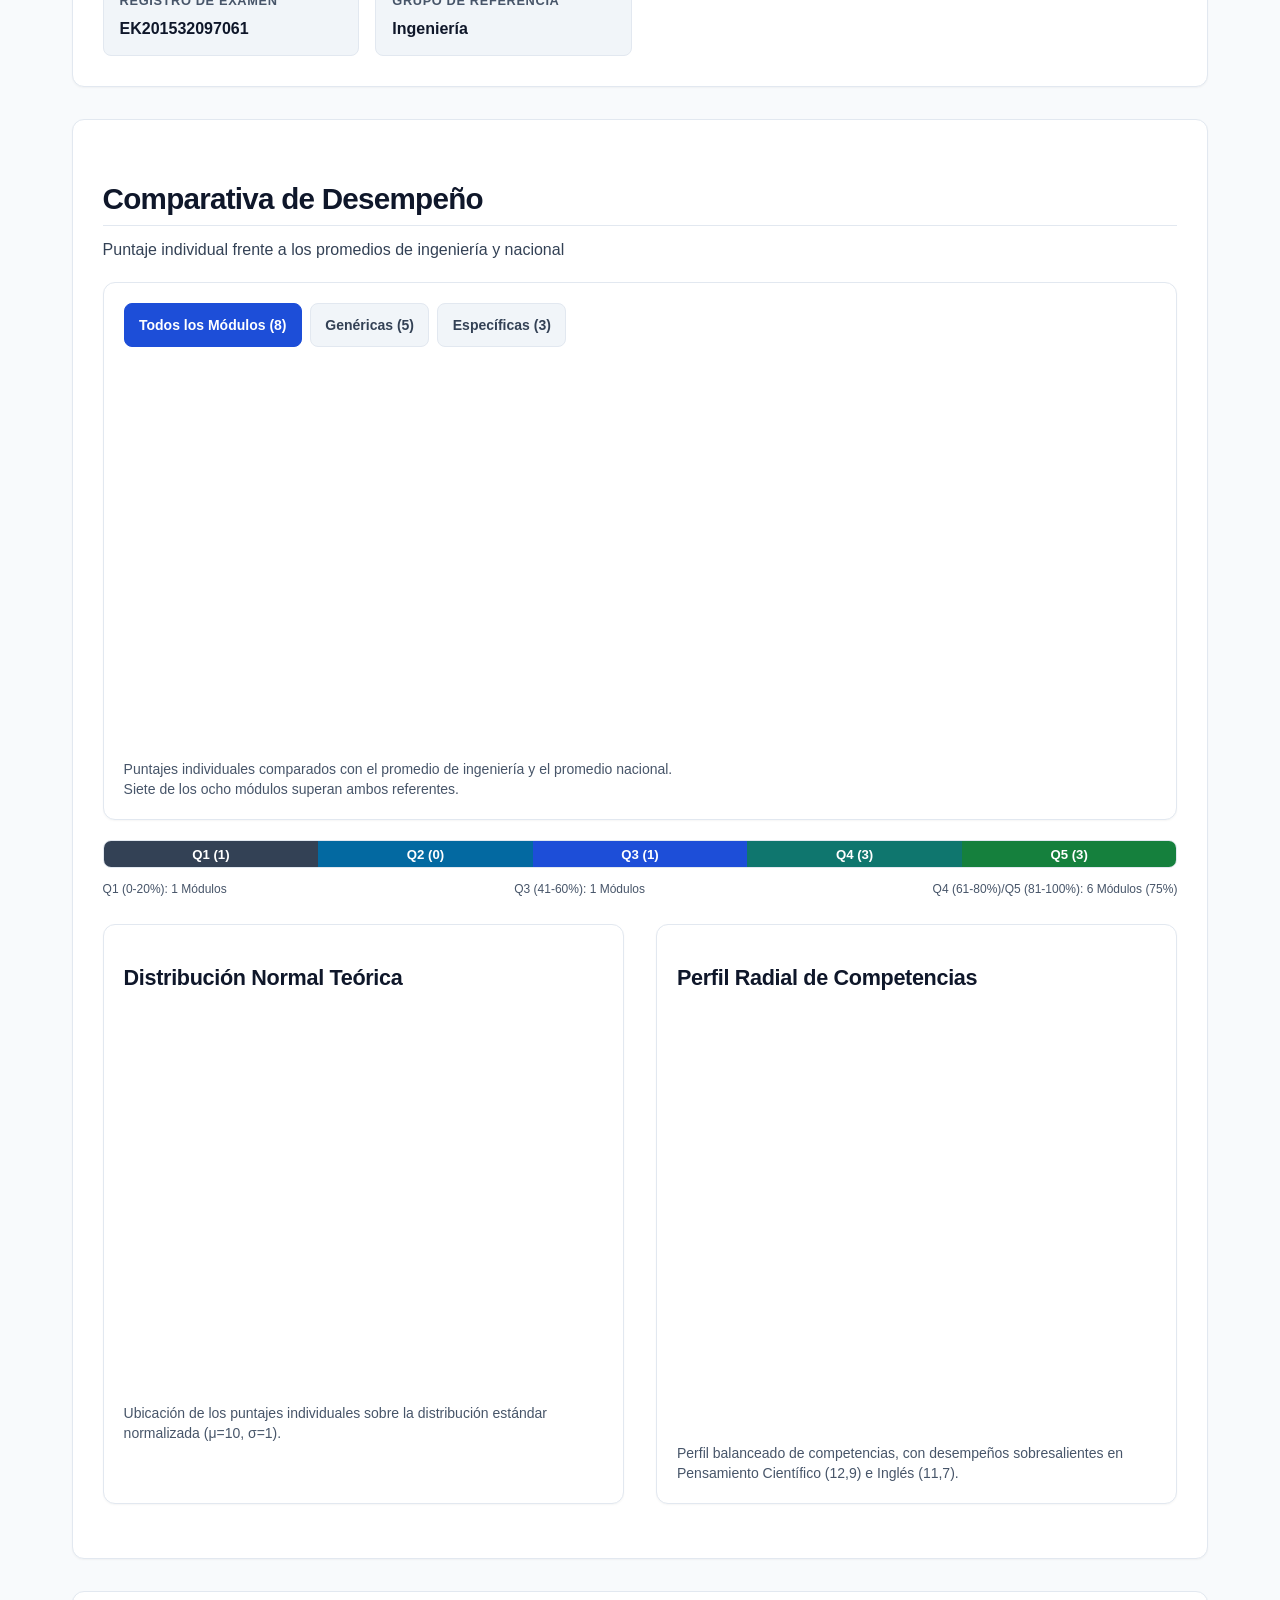
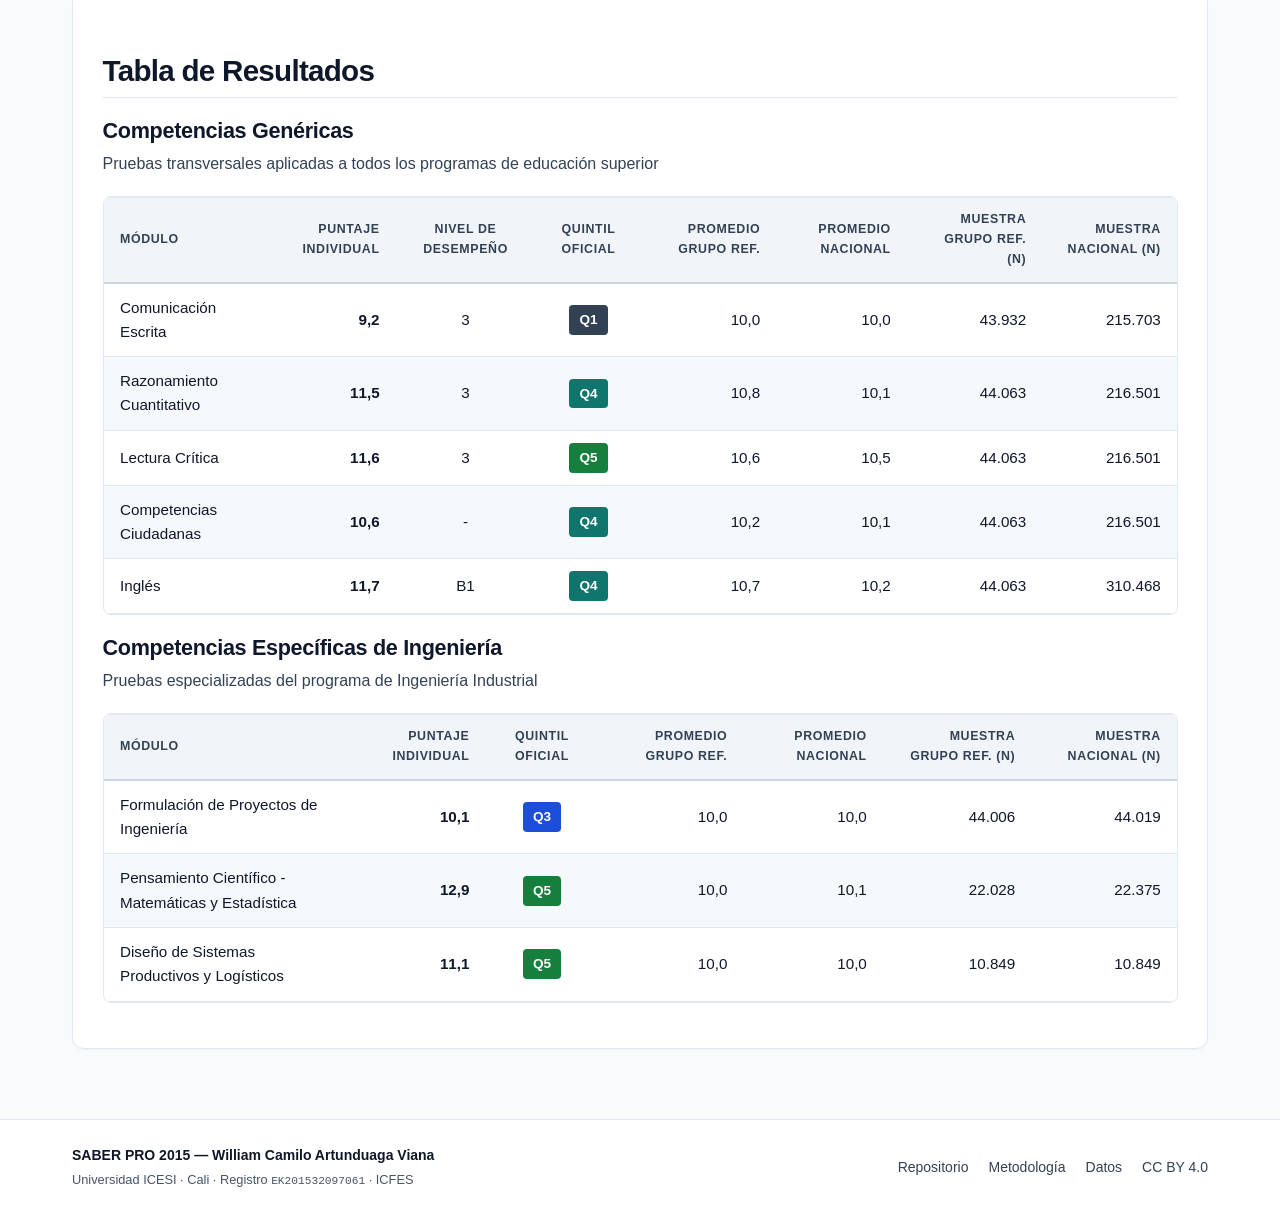
==== commit 661d48b8: "feat(ui): prioritize 7-second modular scan and position concise summary below modules" ====
--- a/index.html
+++ b/index.html
@@ -77,7 +77,7 @@
                         <div>
                             <div class="hero-title-row">
                                 <h2 id="heading-summary" class="hero-candidate-name" data-i18n="candidate_info.candidate_name">William Camilo Artunduaga Viana</h2>
-                                <span class="badge badge-verified" data-i18n="header.official_badge">Certificación Oficial ICFES</span>
+                                <span class="badge badge-verified" data-i18n="header.official_badge">Certificación Oficial Verificada</span>
                             </div>
                             <p class="hero-degree" data-i18n="header.degree_info">Ingeniería Industrial — Universidad ICESI, Cali</p>
                         </div>
@@ -88,17 +88,167 @@
                     </div>
                 </div>
 
+                <!-- Key Performance Indicator Cards (Meta Dashboard KPI Grid - First 7 Seconds Scan) -->
+                <div class="stats-grid">
+                    <div class="stat-card" id="card-mean">
+                        <div class="stat-card-header">
+                            <span class="stat-badge">Media Oficial</span>
+                        </div>
+                        <div class="stat-number">11.2</div>
+                        <div class="stat-label" data-i18n="stats.arithmetic_mean.title">Promedio General</div>
+                        <div class="stat-sublabel" data-i18n="stats.arithmetic_mean.subtitle">Media aritmética en escala 1 a 20 (8 módulos)</div>
+                    </div>
+                    <div class="stat-card" id="card-quintiles">
+                        <div class="stat-card-header">
+                            <span class="stat-badge">Referencia Ingeniería</span>
+                        </div>
+                        <div class="stat-number">6/8</div>
+                        <div class="stat-label" data-i18n="stats.high_quintiles.title">Quintiles Superiores</div>
+                        <div class="stat-sublabel" data-i18n="stats.high_quintiles.subtitle">75% en el 40% superior de ingeniería (Q4 y Q5)</div>
+                    </div>
+                    <div class="stat-card" id="card-above-nac">
+                        <div class="stat-card-header">
+                            <span class="stat-badge">Referente País</span>
+                        </div>
+                        <div class="stat-number">7/8</div>
+                        <div class="stat-label" data-i18n="stats.above_national.title">Sobre Promedio Nacional</div>
+                        <div class="stat-sublabel" data-i18n="stats.above_national.subtitle">87,5% de módulos superan la media del país (7 de 8)</div>
+                    </div>
+                    <div class="stat-card" id="card-top-performance">
+                        <div class="stat-card-header">
+                            <span class="stat-badge">Nivel Máximo</span>
+                        </div>
+                        <div class="stat-number">Q5</div>
+                        <div class="stat-label" data-i18n="stats.top_performance.title">Máximo Desempeño</div>
+                        <div class="stat-sublabel" data-i18n="stats.top_performance.subtitle">Ubicación en el 20% superior nacional en 3 módulos</div>
+                    </div>
+                </div>
+
+                <!-- Rapid 7-Second Modular Performance Grid -->
+                <div class="modules-quick-section">
+                    <div class="modules-quick-header">
+                        <h3 class="modules-quick-title" data-i18n="modules_quick.title">Módulos Evaluados (8)</h3>
+                        <span class="modules-quick-subtitle" data-i18n="modules_quick.subtitle">Puntajes individuales, quintiles y comparativa nacional</span>
+                    </div>
+                    <div class="modules-quick-grid" role="region" aria-label="Módulos evaluados">
+                        <!-- 1. Pensamiento Científico -->
+                        <article class="module-quick-card">
+                            <div class="mod-card-top">
+                                <span class="mod-type-tag" data-i18n="modules.pensamiento_cientifico.type_label">Específica</span>
+                                <span class="quintil-badge q5">Q5</span>
+                            </div>
+                            <h4 class="mod-card-name" data-i18n="modules.pensamiento_cientifico.name">Pensamiento Científico - Matemáticas y Estadística</h4>
+                            <div class="mod-card-score">12.9</div>
+                            <div class="mod-card-meta">
+                                <span class="mod-card-diff positive" data-i18n="modules_quick.diff_scientific">+2,8 vs País (10,1)</span>
+                            </div>
+                        </article>
+
+                        <!-- 2. Inglés -->
+                        <article class="module-quick-card">
+                            <div class="mod-card-top">
+                                <span class="mod-type-tag" data-i18n="modules.ingles.type_label">Genérica</span>
+                                <div class="mod-badges-cluster">
+                                    <span class="level-badge">B2</span>
+                                    <span class="quintil-badge q4">Q4</span>
+                                </div>
+                            </div>
+                            <h4 class="mod-card-name" data-i18n="modules.ingles.name">Inglés</h4>
+                            <div class="mod-card-score">11.7</div>
+                            <div class="mod-card-meta">
+                                <span class="mod-card-diff positive" data-i18n="modules_quick.diff_english">Top 0,6% País (P99,4)</span>
+                            </div>
+                        </article>
+
+                        <!-- 3. Lectura Crítica -->
+                        <article class="module-quick-card">
+                            <div class="mod-card-top">
+                                <span class="mod-type-tag" data-i18n="modules.lectura_critica.type_label">Genérica</span>
+                                <span class="quintil-badge q5">Q5</span>
+                            </div>
+                            <h4 class="mod-card-name" data-i18n="modules.lectura_critica.name">Lectura Crítica</h4>
+                            <div class="mod-card-score">11.6</div>
+                            <div class="mod-card-meta">
+                                <span class="mod-card-diff positive" data-i18n="modules_quick.diff_critical">+1,1 vs País (10,5)</span>
+                            </div>
+                        </article>
+
+                        <!-- 4. Razonamiento Cuantitativo -->
+                        <article class="module-quick-card">
+                            <div class="mod-card-top">
+                                <span class="mod-type-tag" data-i18n="modules.razonamiento_cuantitativo.type_label">Genérica</span>
+                                <span class="quintil-badge q4">Q4</span>
+                            </div>
+                            <h4 class="mod-card-name" data-i18n="modules.razonamiento_cuantitativo.name">Razonamiento Cuantitativo</h4>
+                            <div class="mod-card-score">11.5</div>
+                            <div class="mod-card-meta">
+                                <span class="mod-card-diff positive" data-i18n="modules_quick.diff_quantitative">+1,4 vs País (10,1)</span>
+                            </div>
+                        </article>
+
+                        <!-- 5. Diseño de Sistemas Productivos y Logísticos -->
+                        <article class="module-quick-card">
+                            <div class="mod-card-top">
+                                <span class="mod-type-tag" data-i18n="modules.diseno_sistemas.type_label">Específica</span>
+                                <span class="quintil-badge q5">Q5</span>
+                            </div>
+                            <h4 class="mod-card-name" data-i18n="modules.diseno_sistemas.name">Diseño de Sistemas Productivos y Logísticos</h4>
+                            <div class="mod-card-score">11.1</div>
+                            <div class="mod-card-meta">
+                                <span class="mod-card-diff positive" data-i18n="modules_quick.diff_systems">+1,1 vs País (10,0)</span>
+                            </div>
+                        </article>
+
+                        <!-- 6. Competencias Ciudadanas -->
+                        <article class="module-quick-card">
+                            <div class="mod-card-top">
+                                <span class="mod-type-tag" data-i18n="modules.competencias_ciudadanas.type_label">Genérica</span>
+                                <span class="quintil-badge q4">Q4</span>
+                            </div>
+                            <h4 class="mod-card-name" data-i18n="modules.competencias_ciudadanas.name">Competencias Ciudadanas</h4>
+                            <div class="mod-card-score">10.6</div>
+                            <div class="mod-card-meta">
+                                <span class="mod-card-diff positive" data-i18n="modules_quick.diff_citizenship">+0,5 vs País (10,1)</span>
+                            </div>
+                        </article>
+
+                        <!-- 7. Formulación de Proyectos de Ingeniería -->
+                        <article class="module-quick-card">
+                            <div class="mod-card-top">
+                                <span class="mod-type-tag" data-i18n="modules.formulacion_proyectos.type_label">Específica</span>
+                                <span class="quintil-badge q3">Q3</span>
+                            </div>
+                            <h4 class="mod-card-name" data-i18n="modules.formulacion_proyectos.name">Formulación de Proyectos de Ingeniería</h4>
+                            <div class="mod-card-score">10.1</div>
+                            <div class="mod-card-meta">
+                                <span class="mod-card-diff positive" data-i18n="modules_quick.diff_projects">+0,1 vs País (10,0)</span>
+                            </div>
+                        </article>
+
+                        <!-- 8. Comunicación Escrita -->
+                        <article class="module-quick-card">
+                            <div class="mod-card-top">
+                                <span class="mod-type-tag" data-i18n="modules.comunicacion_escrita.type_label">Genérica</span>
+                                <div class="mod-badges-cluster">
+                                    <span class="level-badge" data-i18n="modules_quick.level_3">Nivel 3</span>
+                                    <span class="quintil-badge q1">Q1</span>
+                                </div>
+                            </div>
+                            <h4 class="mod-card-name" data-i18n="modules.comunicacion_escrita.name">Comunicación Escrita</h4>
+                            <div class="mod-card-score">9.2</div>
+                            <div class="mod-card-meta">
+                                <span class="mod-card-diff" data-i18n="modules_quick.eval_count">43.932 evaluados</span>
+                            </div>
+                        </article>
+                    </div>
+                </div>
+
+                <!-- Concise Executive Summary (Placed AFTER Modules for Visual Readers) -->
                 <div class="hero-summary-box">
-                    <h3 class="summary-kicker" data-i18n="header.summary_kicker">Resumen de Desempeño</h3>
+                    <h3 class="summary-kicker" data-i18n="header.summary_kicker">Resumen Ejecutivo</h3>
                     <div class="hero-narrative">
                         <p data-i18n="header.narrative_p1">
-                            Consulta pública e independiente de los resultados del examen de Estado de educación superior SABER PRO 2015 (ICFES), presentado al finalizar el programa de Ingeniería Industrial de la Universidad ICESI.
-                        </p>
-                        <p data-i18n="header.narrative_p2">
-                            En la prueba de Inglés, el evaluado alcanzó el nivel B2 y se ubicó en el 0,6% de mejores resultados del país (percentil 99,4). Además, obtuvo desempeños superiores al promedio nacional en 7 de los 8 módulos evaluados (87,5%).
-                        </p>
-                        <p data-i18n="header.narrative_p3">
-                            De forma complementaria, sus resultados se ubicaron en los niveles de desempeño más altos del país (quintiles Q4 y Q5) en el 75% de las competencias transversales y específicas de ingeniería evaluadas.
+                            Evaluación oficial de Estado al culminar Ingeniería Industrial (Universidad ICESI). Destaca en el 0,6% superior nacional en Inglés (B2, percentil 99,4) y supera el promedio del país en el 87,5% de las pruebas evaluadas (7 de 8), alcanzando los quintiles más altos (Q4 y Q5) en el 75% de las competencias.
                         </p>
                     </div>
                     <div class="hero-chips-group">
@@ -107,42 +257,6 @@
                         <span class="hero-chip" data-i18n="header.chip_quintiles">75% en niveles más altos del país (Q4 y Q5)</span>
                         <span class="hero-chip" data-i18n="header.chip_institution">Universidad ICESI · Cali</span>
                     </div>
-                </div>
-            </div>
-
-            <!-- Key Performance Indicator Cards (Meta Dashboard KPI Grid) -->
-            <div class="stats-grid">
-                <div class="stat-card" id="card-mean">
-                    <div class="stat-card-header">
-                        <span class="stat-badge">Media Oficial</span>
-                    </div>
-                    <div class="stat-number">11.2</div>
-                    <div class="stat-label" data-i18n="stats.arithmetic_mean.title">Promedio General</div>
-                    <div class="stat-sublabel" data-i18n="stats.arithmetic_mean.subtitle">Media aritmética en escala 1 a 20 (8 módulos)</div>
-                </div>
-                <div class="stat-card" id="card-quintiles">
-                    <div class="stat-card-header">
-                        <span class="stat-badge">Referencia Ingeniería</span>
-                    </div>
-                    <div class="stat-number">6/8</div>
-                    <div class="stat-label" data-i18n="stats.high_quintiles.title">Quintiles Superiores</div>
-                    <div class="stat-sublabel" data-i18n="stats.high_quintiles.subtitle">75% en el 40% superior de ingeniería (Q4 y Q5)</div>
-                </div>
-                <div class="stat-card" id="card-above-nac">
-                    <div class="stat-card-header">
-                        <span class="stat-badge">Referente País</span>
-                    </div>
-                    <div class="stat-number">7/8</div>
-                    <div class="stat-label" data-i18n="stats.above_national.title">Sobre Promedio Nacional</div>
-                    <div class="stat-sublabel" data-i18n="stats.above_national.subtitle">87,5% de módulos superan la media del país (7 de 8)</div>
-                </div>
-                <div class="stat-card" id="card-top-performance">
-                    <div class="stat-card-header">
-                        <span class="stat-badge">Nivel Máximo</span>
-                    </div>
-                    <div class="stat-number">Q5</div>
-                    <div class="stat-label" data-i18n="stats.top_performance.title">Máximo Desempeño</div>
-                    <div class="stat-sublabel" data-i18n="stats.top_performance.subtitle">Ubicación en el 20% superior nacional en 3 módulos</div>
                 </div>
             </div>
 
--- a/css/components.css
+++ b/css/components.css
@@ -226,6 +226,10 @@
   margin-block: 1rem;
 }
 
+.chart-wrapper-radar {
+  height: 420px;
+}
+
 canvas {
   max-width: 100%;
 }
@@ -234,10 +238,9 @@
   .chart-wrapper {
     height: 320px;
   }
-}
-
-.chart-wrapper-radar {
-  height: 420px;
+  .chart-wrapper-radar {
+    height: 380px;
+  }
 }
 
 .chart-legend-custom {
@@ -621,6 +624,129 @@
   word-break: break-word;
 }
 
+/* Rapid 7-Second Modular Performance Grid (Meta / React Dashboard Style) */
+.modules-quick-section {
+  margin-top: 1.5rem;
+  margin-bottom: 1.5rem;
+}
+
+.modules-quick-header {
+  display: flex;
+  justify-content: space-between;
+  align-items: baseline;
+  flex-wrap: wrap;
+  gap: 0.5rem;
+  margin-bottom: 0.85rem;
+}
+
+.modules-quick-title {
+  font-size: 1.05rem;
+  font-weight: 700;
+  color: var(--text-primary);
+  margin: 0;
+}
+
+.modules-quick-subtitle {
+  font-size: 0.825rem;
+  color: var(--text-muted);
+}
+
+.modules-quick-grid {
+  display: grid;
+  grid-template-columns: repeat(auto-fit, minmax(min(100%, 220px), 1fr));
+  gap: 0.85rem;
+}
+
+.module-quick-card {
+  background-color: var(--bg-surface-elevated);
+  border: 1px solid var(--border-subtle);
+  border-radius: var(--radius-md);
+  padding: 0.85rem 1rem;
+  display: flex;
+  flex-direction: column;
+  justify-content: space-between;
+  gap: 0.35rem;
+  min-width: 0;
+  box-shadow: 0 1px 3px rgba(0, 0, 0, 0.04);
+  transition: transform var(--transition-fast), border-color var(--transition-fast), box-shadow var(--transition-fast);
+}
+
+.module-quick-card:hover {
+  transform: translateY(-2px);
+  border-color: var(--border-strong);
+  box-shadow: var(--card-shadow);
+}
+
+.mod-card-top {
+  display: flex;
+  justify-content: space-between;
+  align-items: center;
+  gap: 0.5rem;
+}
+
+.mod-type-tag {
+  font-size: 0.725rem;
+  font-weight: 600;
+  color: var(--text-muted);
+  text-transform: uppercase;
+  letter-spacing: 0.04em;
+}
+
+.mod-badges-cluster {
+  display: inline-flex;
+  align-items: center;
+  gap: 0.35rem;
+}
+
+.level-badge {
+  font-size: 0.75rem;
+  font-weight: 700;
+  padding: 0.15rem 0.45rem;
+  border-radius: var(--radius-sm);
+  background-color: var(--bg-surface-subtle);
+  color: var(--text-primary);
+  border: 1px solid var(--border-subtle);
+  line-height: 1.2;
+}
+
+.mod-card-name {
+  font-size: 0.875rem;
+  font-weight: 600;
+  color: var(--text-primary);
+  margin: 0.15rem 0 0.25rem;
+  line-height: 1.35;
+  overflow-wrap: break-word;
+  word-break: break-word;
+}
+
+.mod-card-score {
+  font-size: 1.65rem;
+  font-weight: 800;
+  color: var(--color-primary-600);
+  line-height: 1.1;
+  font-variant-numeric: tabular-nums;
+}
+
+.mod-card-meta {
+  font-size: 0.775rem;
+  color: var(--text-muted);
+  margin-top: 0.15rem;
+  overflow-wrap: break-word;
+  word-break: break-word;
+}
+
+.mod-card-diff {
+  font-weight: 600;
+}
+
+.mod-card-diff.positive {
+  color: #166534;
+}
+
+[data-theme="dark"] .mod-card-diff.positive {
+  color: #4ade80;
+}
+
 /* Mobile Ergonomics & Anti-Truncation Rules */
 @media (max-width: 640px) {
   .hero-header {
@@ -653,9 +779,25 @@
   .stat-number {
     font-size: 2rem;
   }
+
+  figure.chart-figure {
+    padding: 0.85rem 0.5rem;
+  }
+
+  .chart-wrapper-radar {
+    height: 350px;
+  }
 }
 
 @media (max-width: 360px) {
+  figure.chart-figure {
+    padding: 0.75rem 0.25rem;
+  }
+
+  .chart-wrapper-radar {
+    height: 310px;
+  }
+
   .hero-avatar {
     width: 44px;
     height: 44px;
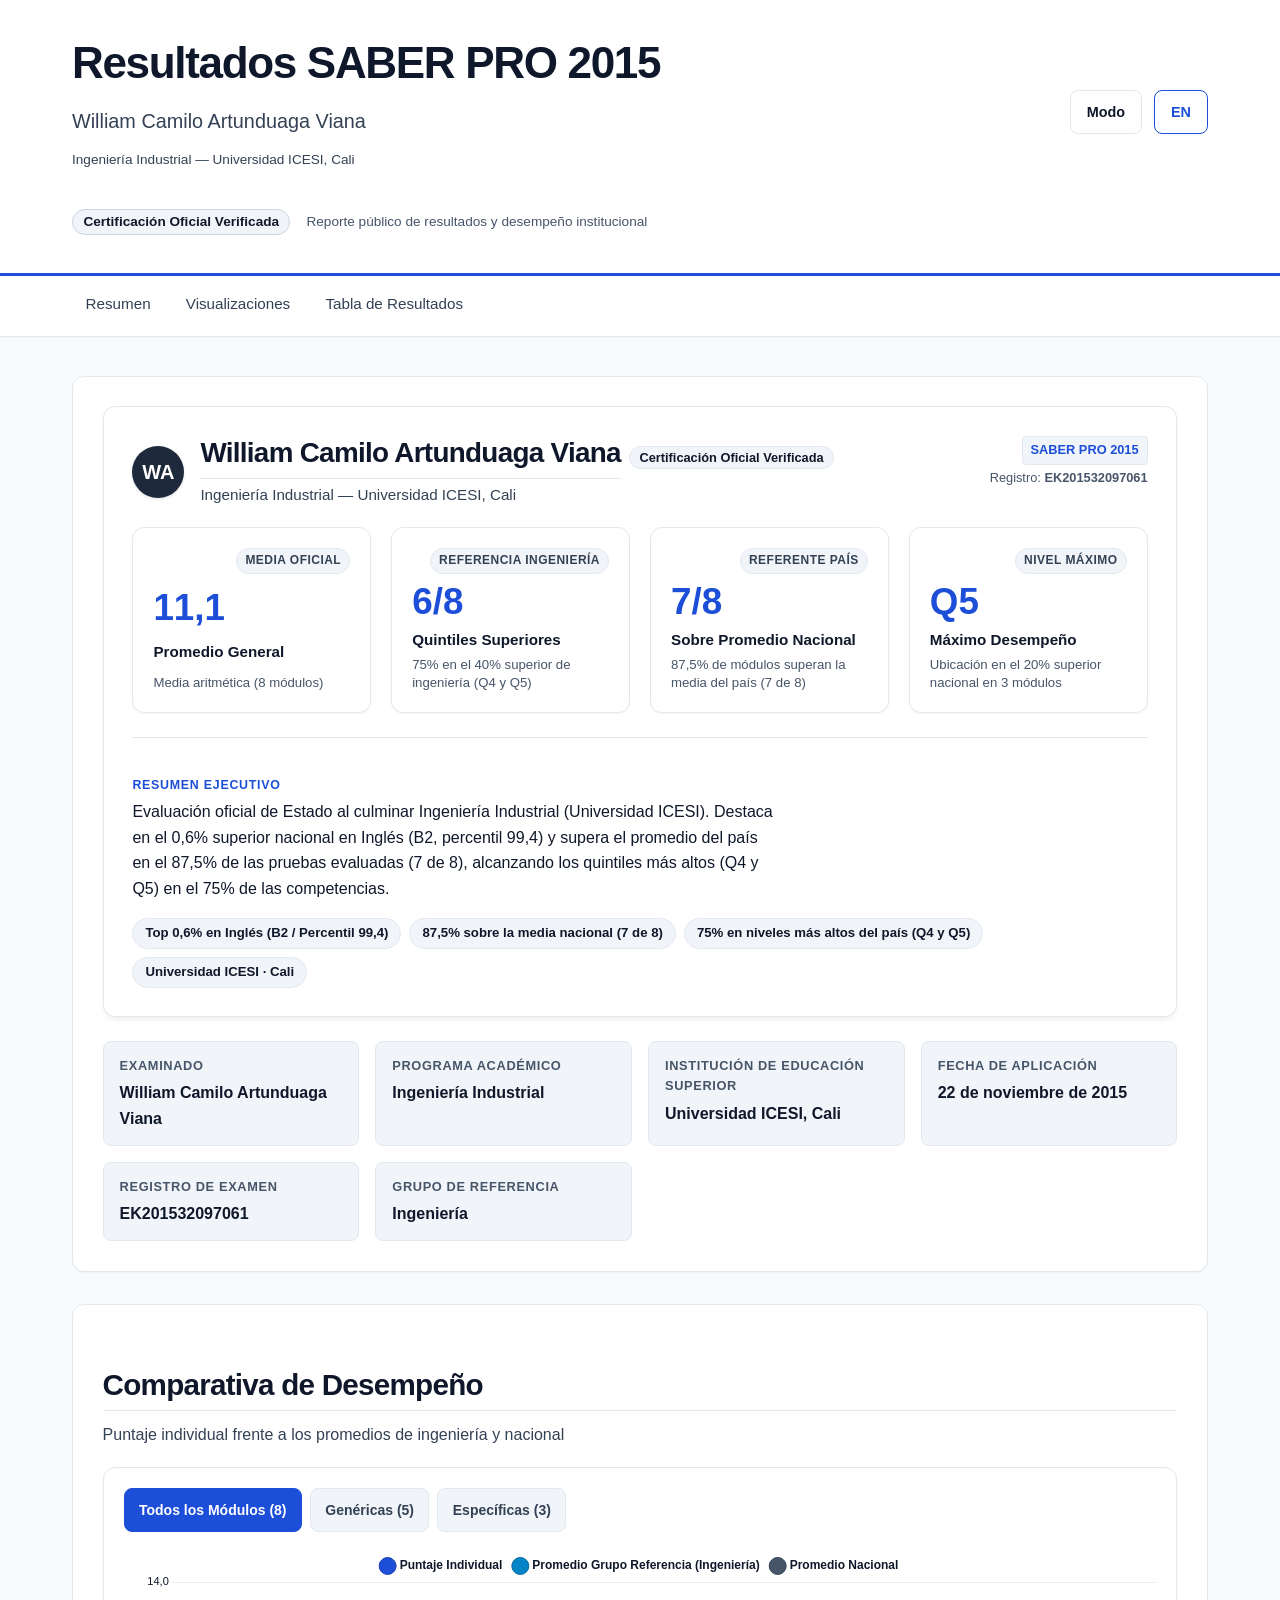
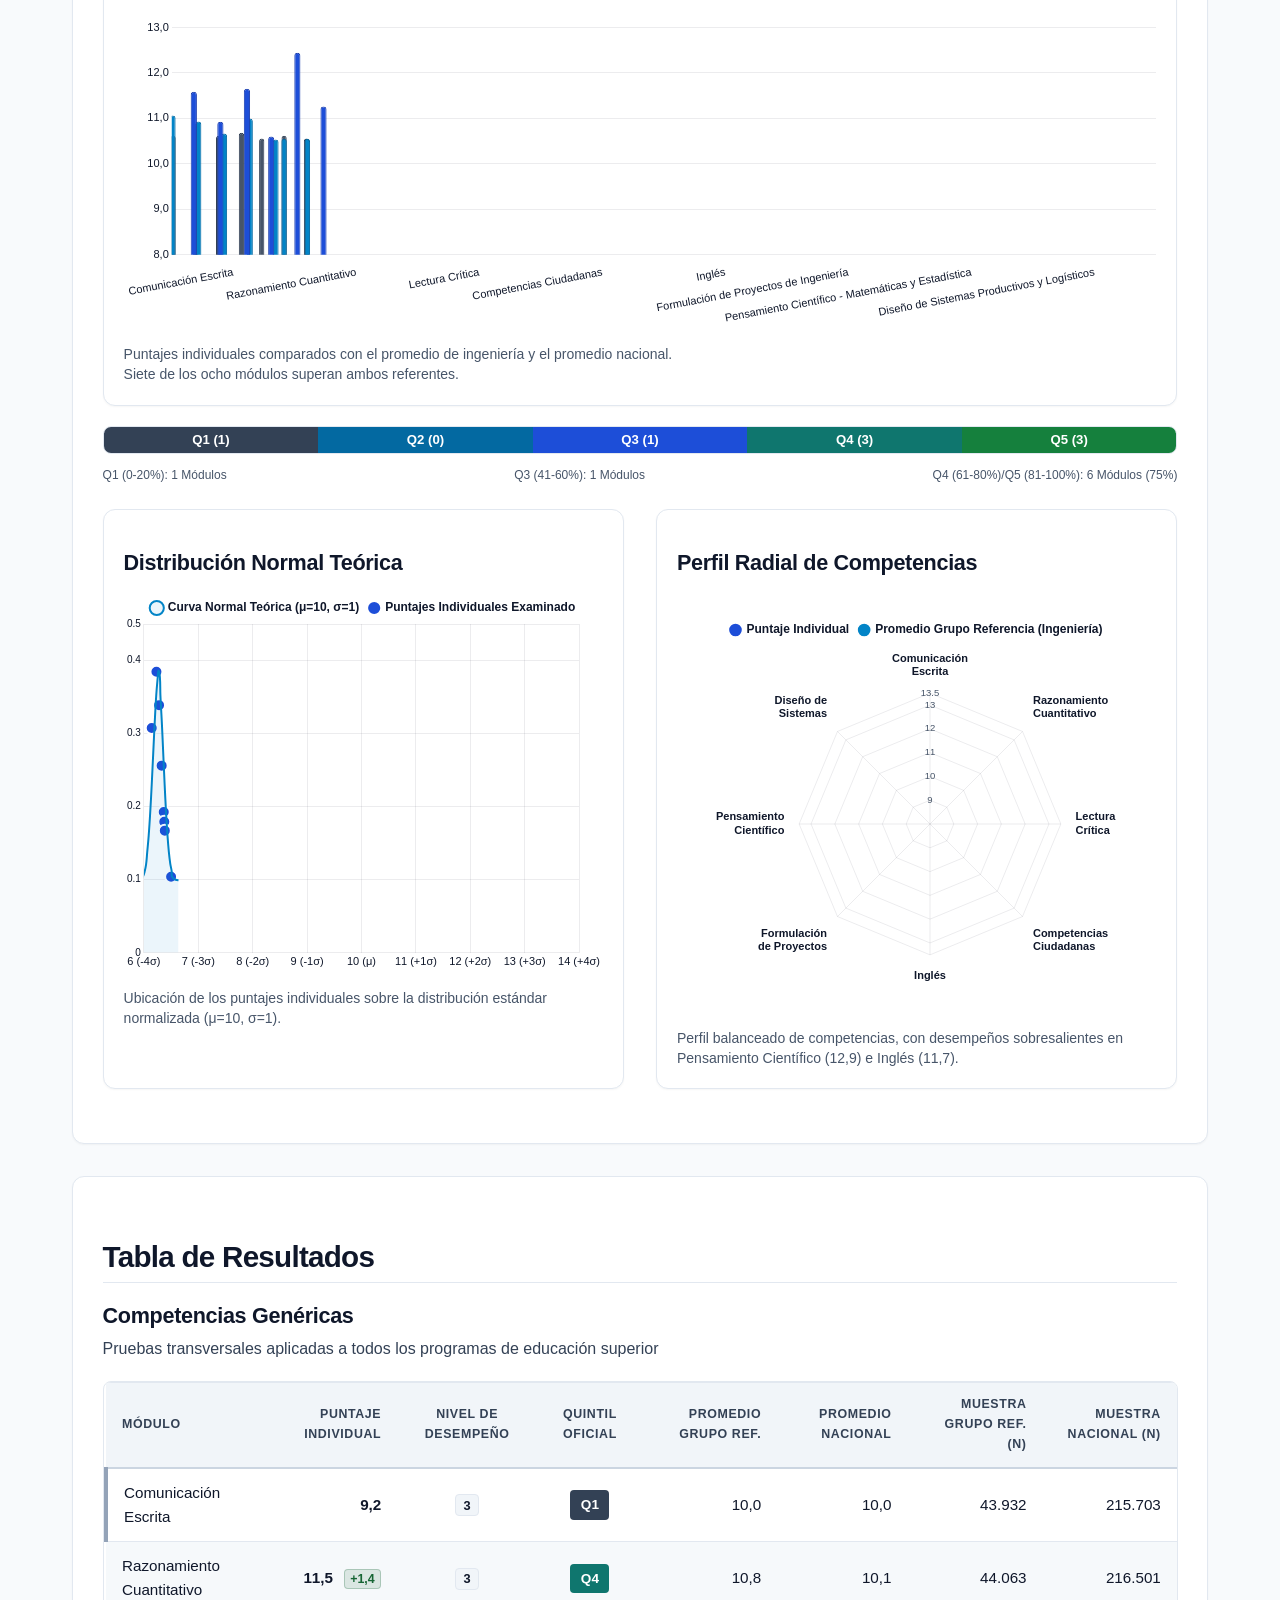
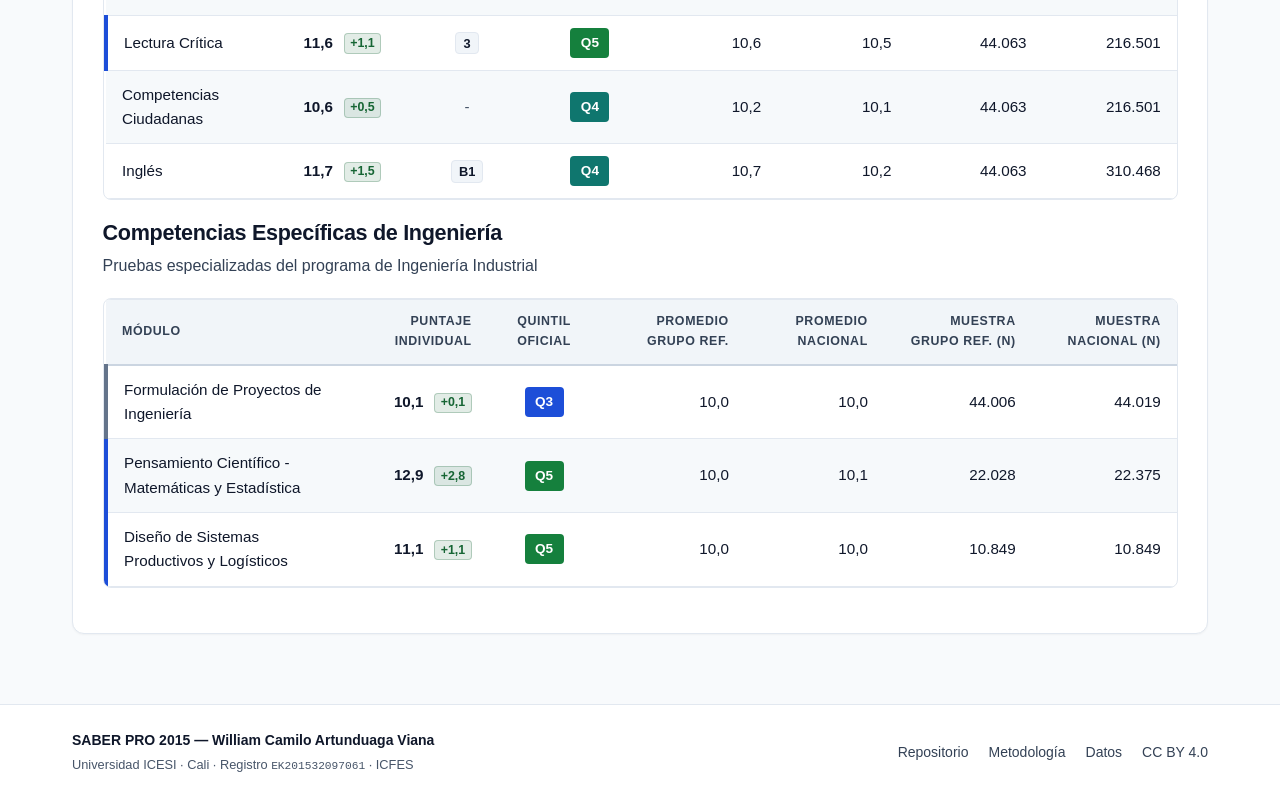
==== commit c9fec864: "refactor(ui): streamline executive hero and enhance results table with corner quintile badges" ====
--- a/index.html
+++ b/index.html
@@ -124,126 +124,7 @@
                     </div>
                 </div>
 
-                <!-- Rapid 7-Second Modular Performance Grid -->
-                <div class="modules-quick-section">
-                    <div class="modules-quick-header">
-                        <h3 class="modules-quick-title" data-i18n="modules_quick.title">Módulos Evaluados (8)</h3>
-                        <span class="modules-quick-subtitle" data-i18n="modules_quick.subtitle">Puntajes individuales, quintiles y comparativa nacional</span>
-                    </div>
-                    <div class="modules-quick-grid" role="region" aria-label="Módulos evaluados">
-                        <!-- 1. Pensamiento Científico -->
-                        <article class="module-quick-card">
-                            <div class="mod-card-top">
-                                <span class="mod-type-tag" data-i18n="modules.pensamiento_cientifico.type_label">Específica</span>
-                                <span class="quintil-badge q5">Q5</span>
-                            </div>
-                            <h4 class="mod-card-name" data-i18n="modules.pensamiento_cientifico.name">Pensamiento Científico - Matemáticas y Estadística</h4>
-                            <div class="mod-card-score">12.9</div>
-                            <div class="mod-card-meta">
-                                <span class="mod-card-diff positive" data-i18n="modules_quick.diff_scientific">+2,8 vs País (10,1)</span>
-                            </div>
-                        </article>
-
-                        <!-- 2. Inglés -->
-                        <article class="module-quick-card">
-                            <div class="mod-card-top">
-                                <span class="mod-type-tag" data-i18n="modules.ingles.type_label">Genérica</span>
-                                <div class="mod-badges-cluster">
-                                    <span class="level-badge">B2</span>
-                                    <span class="quintil-badge q4">Q4</span>
-                                </div>
-                            </div>
-                            <h4 class="mod-card-name" data-i18n="modules.ingles.name">Inglés</h4>
-                            <div class="mod-card-score">11.7</div>
-                            <div class="mod-card-meta">
-                                <span class="mod-card-diff positive" data-i18n="modules_quick.diff_english">Top 0,6% País (P99,4)</span>
-                            </div>
-                        </article>
-
-                        <!-- 3. Lectura Crítica -->
-                        <article class="module-quick-card">
-                            <div class="mod-card-top">
-                                <span class="mod-type-tag" data-i18n="modules.lectura_critica.type_label">Genérica</span>
-                                <span class="quintil-badge q5">Q5</span>
-                            </div>
-                            <h4 class="mod-card-name" data-i18n="modules.lectura_critica.name">Lectura Crítica</h4>
-                            <div class="mod-card-score">11.6</div>
-                            <div class="mod-card-meta">
-                                <span class="mod-card-diff positive" data-i18n="modules_quick.diff_critical">+1,1 vs País (10,5)</span>
-                            </div>
-                        </article>
-
-                        <!-- 4. Razonamiento Cuantitativo -->
-                        <article class="module-quick-card">
-                            <div class="mod-card-top">
-                                <span class="mod-type-tag" data-i18n="modules.razonamiento_cuantitativo.type_label">Genérica</span>
-                                <span class="quintil-badge q4">Q4</span>
-                            </div>
-                            <h4 class="mod-card-name" data-i18n="modules.razonamiento_cuantitativo.name">Razonamiento Cuantitativo</h4>
-                            <div class="mod-card-score">11.5</div>
-                            <div class="mod-card-meta">
-                                <span class="mod-card-diff positive" data-i18n="modules_quick.diff_quantitative">+1,4 vs País (10,1)</span>
-                            </div>
-                        </article>
-
-                        <!-- 5. Diseño de Sistemas Productivos y Logísticos -->
-                        <article class="module-quick-card">
-                            <div class="mod-card-top">
-                                <span class="mod-type-tag" data-i18n="modules.diseno_sistemas.type_label">Específica</span>
-                                <span class="quintil-badge q5">Q5</span>
-                            </div>
-                            <h4 class="mod-card-name" data-i18n="modules.diseno_sistemas.name">Diseño de Sistemas Productivos y Logísticos</h4>
-                            <div class="mod-card-score">11.1</div>
-                            <div class="mod-card-meta">
-                                <span class="mod-card-diff positive" data-i18n="modules_quick.diff_systems">+1,1 vs País (10,0)</span>
-                            </div>
-                        </article>
-
-                        <!-- 6. Competencias Ciudadanas -->
-                        <article class="module-quick-card">
-                            <div class="mod-card-top">
-                                <span class="mod-type-tag" data-i18n="modules.competencias_ciudadanas.type_label">Genérica</span>
-                                <span class="quintil-badge q4">Q4</span>
-                            </div>
-                            <h4 class="mod-card-name" data-i18n="modules.competencias_ciudadanas.name">Competencias Ciudadanas</h4>
-                            <div class="mod-card-score">10.6</div>
-                            <div class="mod-card-meta">
-                                <span class="mod-card-diff positive" data-i18n="modules_quick.diff_citizenship">+0,5 vs País (10,1)</span>
-                            </div>
-                        </article>
-
-                        <!-- 7. Formulación de Proyectos de Ingeniería -->
-                        <article class="module-quick-card">
-                            <div class="mod-card-top">
-                                <span class="mod-type-tag" data-i18n="modules.formulacion_proyectos.type_label">Específica</span>
-                                <span class="quintil-badge q3">Q3</span>
-                            </div>
-                            <h4 class="mod-card-name" data-i18n="modules.formulacion_proyectos.name">Formulación de Proyectos de Ingeniería</h4>
-                            <div class="mod-card-score">10.1</div>
-                            <div class="mod-card-meta">
-                                <span class="mod-card-diff positive" data-i18n="modules_quick.diff_projects">+0,1 vs País (10,0)</span>
-                            </div>
-                        </article>
-
-                        <!-- 8. Comunicación Escrita -->
-                        <article class="module-quick-card">
-                            <div class="mod-card-top">
-                                <span class="mod-type-tag" data-i18n="modules.comunicacion_escrita.type_label">Genérica</span>
-                                <div class="mod-badges-cluster">
-                                    <span class="level-badge" data-i18n="modules_quick.level_3">Nivel 3</span>
-                                    <span class="quintil-badge q1">Q1</span>
-                                </div>
-                            </div>
-                            <h4 class="mod-card-name" data-i18n="modules.comunicacion_escrita.name">Comunicación Escrita</h4>
-                            <div class="mod-card-score">9.2</div>
-                            <div class="mod-card-meta">
-                                <span class="mod-card-diff" data-i18n="modules_quick.eval_count">43.932 evaluados</span>
-                            </div>
-                        </article>
-                    </div>
-                </div>
-
-                <!-- Concise Executive Summary (Placed AFTER Modules for Visual Readers) -->
+                <!-- Concise Executive Summary -->
                 <div class="hero-summary-box">
                     <h3 class="summary-kicker" data-i18n="header.summary_kicker">Resumen Ejecutivo</h3>
                     <div class="hero-narrative">
@@ -360,55 +241,55 @@
                         </tr>
                     </thead>
                     <tbody>
-                        <tr>
-                            <td>Comunicación Escrita</td>
-                            <td><strong>9.2</strong></td>
-                            <td>3</td>
-                            <td><span class="quintil-badge q1">Q1</span></td>
-                            <td>10.0</td>
-                            <td>10.0</td>
-                            <td>43,932</td>
-                            <td>215,703</td>
-                        </tr>
-                        <tr>
-                            <td>Razonamiento Cuantitativo</td>
-                            <td><strong>11.5</strong></td>
-                            <td>3</td>
-                            <td><span class="quintil-badge q4">Q4</span></td>
-                            <td>10.8</td>
-                            <td>10.1</td>
-                            <td>44,063</td>
-                            <td>216,501</td>
-                        </tr>
-                        <tr>
-                            <td>Lectura Crítica</td>
-                            <td><strong>11.6</strong></td>
-                            <td>3</td>
-                            <td><span class="quintil-badge q5">Q5</span></td>
-                            <td>10.6</td>
-                            <td>10.5</td>
-                            <td>44,063</td>
-                            <td>216,501</td>
-                        </tr>
-                        <tr>
-                            <td>Competencias Ciudadanas</td>
-                            <td><strong>10.6</strong></td>
+                        <tr class="table-row-q1">
+                            <td data-label="Módulo">Comunicación Escrita</td>
+                            <td data-label="Puntaje"><strong>9.2</strong></td>
+                            <td data-label="Nivel"><span class="level-pill">3</span></td>
+                            <td data-label="Quintil" class="cell-quintil"><span class="quintil-badge q1">Q1</span></td>
+                            <td data-label="Promedio Grupo Ref.">10.0</td>
+                            <td data-label="Promedio Nacional">10.0</td>
+                            <td data-label="Muestra Grupo Ref. (N)">43,932</td>
+                            <td data-label="Muestra Nacional (N)">215,703</td>
+                        </tr>
+                        <tr class="table-row-q4">
+                            <td data-label="Módulo">Razonamiento Cuantitativo</td>
+                            <td data-label="Puntaje"><strong>11.5</strong> <span class="score-delta positive" title="Supera la media nacional">+1.4</span></td>
+                            <td data-label="Nivel"><span class="level-pill">3</span></td>
+                            <td data-label="Quintil" class="cell-quintil"><span class="quintil-badge q4">Q4</span></td>
+                            <td data-label="Promedio Grupo Ref.">10.8</td>
+                            <td data-label="Promedio Nacional">10.1</td>
+                            <td data-label="Muestra Grupo Ref. (N)">44,063</td>
+                            <td data-label="Muestra Nacional (N)">216,501</td>
+                        </tr>
+                        <tr class="table-row-q5">
+                            <td data-label="Módulo">Lectura Crítica</td>
+                            <td data-label="Puntaje"><strong>11.6</strong> <span class="score-delta positive" title="Supera la media nacional">+1.1</span></td>
+                            <td data-label="Nivel"><span class="level-pill">3</span></td>
+                            <td data-label="Quintil" class="cell-quintil"><span class="quintil-badge q5">Q5</span></td>
+                            <td data-label="Promedio Grupo Ref.">10.6</td>
+                            <td data-label="Promedio Nacional">10.5</td>
+                            <td data-label="Muestra Grupo Ref. (N)">44,063</td>
+                            <td data-label="Muestra Nacional (N)">216,501</td>
+                        </tr>
+                        <tr class="table-row-q4">
+                            <td data-label="Módulo">Competencias Ciudadanas</td>
+                            <td data-label="Puntaje"><strong>10.6</strong> <span class="score-delta positive" title="Supera la media nacional">+0.5</span></td>
                             <td>-</td>
-                            <td><span class="quintil-badge q4">Q4</span></td>
-                            <td>10.2</td>
-                            <td>10.1</td>
-                            <td>44,063</td>
-                            <td>216,501</td>
-                        </tr>
-                        <tr>
-                            <td>Inglés</td>
-                            <td><strong>11.7</strong></td>
-                            <td>B1</td>
-                            <td><span class="quintil-badge q4">Q4</span></td>
-                            <td>10.7</td>
-                            <td>10.2</td>
-                            <td>44,063</td>
-                            <td>310,468</td>
+                            <td data-label="Quintil" class="cell-quintil"><span class="quintil-badge q4">Q4</span></td>
+                            <td data-label="Promedio Grupo Ref.">10.2</td>
+                            <td data-label="Promedio Nacional">10.1</td>
+                            <td data-label="Muestra Grupo Ref. (N)">44,063</td>
+                            <td data-label="Muestra Nacional (N)">216,501</td>
+                        </tr>
+                        <tr class="table-row-q4">
+                            <td data-label="Módulo">Inglés</td>
+                            <td data-label="Puntaje"><strong>11.7</strong> <span class="score-delta positive" title="Supera la media nacional">+1.5</span></td>
+                            <td data-label="Nivel"><span class="level-pill b1">B1</span></td>
+                            <td data-label="Quintil" class="cell-quintil"><span class="quintil-badge q4">Q4</span></td>
+                            <td data-label="Promedio Grupo Ref.">10.7</td>
+                            <td data-label="Promedio Nacional">10.2</td>
+                            <td data-label="Muestra Grupo Ref. (N)">44,063</td>
+                            <td data-label="Muestra Nacional (N)">310,468</td>
                         </tr>
                     </tbody>
                 </table>
@@ -431,32 +312,32 @@
                         </tr>
                     </thead>
                     <tbody>
-                        <tr>
-                            <td>Formulación de Proyectos de Ingeniería</td>
-                            <td><strong>10.1</strong></td>
-                            <td><span class="quintil-badge q3">Q3</span></td>
-                            <td>10.0</td>
-                            <td>10.0</td>
-                            <td>44,006</td>
-                            <td>44,019</td>
-                        </tr>
-                        <tr>
-                            <td>Pensamiento Científico - Matemáticas y Estadística</td>
-                            <td><strong>12.9</strong></td>
-                            <td><span class="quintil-badge q5">Q5</span></td>
-                            <td>10.0</td>
-                            <td>10.1</td>
-                            <td>22,028</td>
-                            <td>22,375</td>
-                        </tr>
-                        <tr>
-                            <td>Diseño de Sistemas Productivos y Logísticos</td>
-                            <td><strong>11.1</strong></td>
-                            <td><span class="quintil-badge q5">Q5</span></td>
-                            <td>10.0</td>
-                            <td>10.0</td>
-                            <td>10,849</td>
-                            <td>10,849</td>
+                        <tr class="table-row-q3">
+                            <td data-label="Módulo">Formulación de Proyectos de Ingeniería</td>
+                            <td data-label="Puntaje"><strong>10.1</strong> <span class="score-delta positive" title="Supera la media nacional">+0.1</span></td>
+                            <td data-label="Quintil" class="cell-quintil"><span class="quintil-badge q3">Q3</span></td>
+                            <td data-label="Promedio Grupo Ref.">10.0</td>
+                            <td data-label="Promedio Nacional">10.0</td>
+                            <td data-label="Muestra Grupo Ref. (N)">44,006</td>
+                            <td data-label="Muestra Nacional (N)">44,019</td>
+                        </tr>
+                        <tr class="table-row-q5">
+                            <td data-label="Módulo">Pensamiento Científico - Matemáticas y Estadística</td>
+                            <td data-label="Puntaje"><strong>12.9</strong> <span class="score-delta positive" title="Supera la media nacional">+2.8</span></td>
+                            <td data-label="Quintil" class="cell-quintil"><span class="quintil-badge q5">Q5</span></td>
+                            <td data-label="Promedio Grupo Ref.">10.0</td>
+                            <td data-label="Promedio Nacional">10.1</td>
+                            <td data-label="Muestra Grupo Ref. (N)">22,028</td>
+                            <td data-label="Muestra Nacional (N)">22,375</td>
+                        </tr>
+                        <tr class="table-row-q5">
+                            <td data-label="Módulo">Diseño de Sistemas Productivos y Logísticos</td>
+                            <td data-label="Puntaje"><strong>11.1</strong> <span class="score-delta positive" title="Supera la media nacional">+1.1</span></td>
+                            <td data-label="Quintil" class="cell-quintil"><span class="quintil-badge q5">Q5</span></td>
+                            <td data-label="Promedio Grupo Ref.">10.0</td>
+                            <td data-label="Promedio Nacional">10.0</td>
+                            <td data-label="Muestra Grupo Ref. (N)">10,849</td>
+                            <td data-label="Muestra Nacional (N)">10,849</td>
                         </tr>
                     </tbody>
                 </table>
--- a/css/components.css
+++ b/css/components.css
@@ -399,6 +399,56 @@
   text-align: center;
 }
 
+/* Table Row Quintile Accents & Informative Highlights */
+table.data-table tbody tr.table-row-q5 {
+  border-left: 4px solid var(--color-primary-600);
+}
+table.data-table tbody tr.table-row-q4 {
+  border-left: 4px solid var(--color-secondary-600);
+}
+table.data-table tbody tr.table-row-q3 {
+  border-left: 4px solid #64748b;
+}
+table.data-table tbody tr.table-row-q1 {
+  border-left: 4px solid #94a3b8;
+}
+
+/* Score Delta Tag (Positive Difference vs National Benchmark) */
+.score-delta {
+  display: inline-block;
+  font-size: 0.775rem;
+  font-weight: 700;
+  padding: 0.1rem 0.35rem;
+  border-radius: var(--radius-sm);
+  margin-left: 0.4rem;
+  line-height: 1.2;
+  vertical-align: middle;
+}
+
+.score-delta.positive {
+  background-color: rgba(22, 101, 52, 0.12);
+  color: #166534;
+  border: 1px solid rgba(22, 101, 52, 0.25);
+}
+
+[data-theme="dark"] .score-delta.positive {
+  background-color: rgba(74, 222, 128, 0.14);
+  color: #4ade80;
+  border: 1px solid rgba(74, 222, 128, 0.25);
+}
+
+.level-pill {
+  display: inline-block;
+  font-size: 0.8rem;
+  font-weight: 700;
+  padding: 0.15rem 0.45rem;
+  border-radius: var(--radius-sm);
+  background-color: var(--bg-surface-subtle);
+  color: var(--text-primary);
+  border: 1px solid var(--border-subtle);
+  line-height: 1.2;
+}
+
 /* @container Query: On small viewports (<600px), transform table into accessible stacked cards */
 @container table-box (max-width: 620px) {
   table.data-table,
@@ -417,12 +467,43 @@
   }
 
   table.data-table tbody tr {
+    position: relative;
     border: 1px solid var(--border-subtle);
     border-radius: var(--radius-md);
     margin: 0.85rem;
-    padding: 0.5rem;
+    padding: 0.65rem 0.75rem;
     background-color: var(--bg-surface);
     box-shadow: var(--card-shadow);
+  }
+
+  /* Pinned Quintile in the top-right corner of each mobile card */
+  table.data-table td.cell-quintil {
+    position: absolute;
+    top: 0.65rem;
+    right: 0.75rem;
+    border-bottom: none !important;
+    padding: 0 !important;
+    width: auto;
+    background: transparent;
+  }
+
+  table.data-table td.cell-quintil::before {
+    display: none !important;
+  }
+
+  /* Card title header with room for the top-right corner quintile */
+  table.data-table td:first-child {
+    font-size: 0.95rem;
+    font-weight: 700;
+    color: var(--text-primary);
+    padding-right: 3.5rem;
+    border-bottom: 1px solid var(--border-subtle);
+    padding-bottom: 0.45rem;
+    margin-bottom: 0.25rem;
+  }
+
+  table.data-table td:first-child::before {
+    display: none !important;
   }
 
   table.data-table td {
@@ -624,128 +705,6 @@
   word-break: break-word;
 }
 
-/* Rapid 7-Second Modular Performance Grid (Meta / React Dashboard Style) */
-.modules-quick-section {
-  margin-top: 1.5rem;
-  margin-bottom: 1.5rem;
-}
-
-.modules-quick-header {
-  display: flex;
-  justify-content: space-between;
-  align-items: baseline;
-  flex-wrap: wrap;
-  gap: 0.5rem;
-  margin-bottom: 0.85rem;
-}
-
-.modules-quick-title {
-  font-size: 1.05rem;
-  font-weight: 700;
-  color: var(--text-primary);
-  margin: 0;
-}
-
-.modules-quick-subtitle {
-  font-size: 0.825rem;
-  color: var(--text-muted);
-}
-
-.modules-quick-grid {
-  display: grid;
-  grid-template-columns: repeat(auto-fit, minmax(min(100%, 220px), 1fr));
-  gap: 0.85rem;
-}
-
-.module-quick-card {
-  background-color: var(--bg-surface-elevated);
-  border: 1px solid var(--border-subtle);
-  border-radius: var(--radius-md);
-  padding: 0.85rem 1rem;
-  display: flex;
-  flex-direction: column;
-  justify-content: space-between;
-  gap: 0.35rem;
-  min-width: 0;
-  box-shadow: 0 1px 3px rgba(0, 0, 0, 0.04);
-  transition: transform var(--transition-fast), border-color var(--transition-fast), box-shadow var(--transition-fast);
-}
-
-.module-quick-card:hover {
-  transform: translateY(-2px);
-  border-color: var(--border-strong);
-  box-shadow: var(--card-shadow);
-}
-
-.mod-card-top {
-  display: flex;
-  justify-content: space-between;
-  align-items: center;
-  gap: 0.5rem;
-}
-
-.mod-type-tag {
-  font-size: 0.725rem;
-  font-weight: 600;
-  color: var(--text-muted);
-  text-transform: uppercase;
-  letter-spacing: 0.04em;
-}
-
-.mod-badges-cluster {
-  display: inline-flex;
-  align-items: center;
-  gap: 0.35rem;
-}
-
-.level-badge {
-  font-size: 0.75rem;
-  font-weight: 700;
-  padding: 0.15rem 0.45rem;
-  border-radius: var(--radius-sm);
-  background-color: var(--bg-surface-subtle);
-  color: var(--text-primary);
-  border: 1px solid var(--border-subtle);
-  line-height: 1.2;
-}
-
-.mod-card-name {
-  font-size: 0.875rem;
-  font-weight: 600;
-  color: var(--text-primary);
-  margin: 0.15rem 0 0.25rem;
-  line-height: 1.35;
-  overflow-wrap: break-word;
-  word-break: break-word;
-}
-
-.mod-card-score {
-  font-size: 1.65rem;
-  font-weight: 800;
-  color: var(--color-primary-600);
-  line-height: 1.1;
-  font-variant-numeric: tabular-nums;
-}
-
-.mod-card-meta {
-  font-size: 0.775rem;
-  color: var(--text-muted);
-  margin-top: 0.15rem;
-  overflow-wrap: break-word;
-  word-break: break-word;
-}
-
-.mod-card-diff {
-  font-weight: 600;
-}
-
-.mod-card-diff.positive {
-  color: #166534;
-}
-
-[data-theme="dark"] .mod-card-diff.positive {
-  color: #4ade80;
-}
 
 /* Mobile Ergonomics & Anti-Truncation Rules */
 @media (max-width: 640px) {
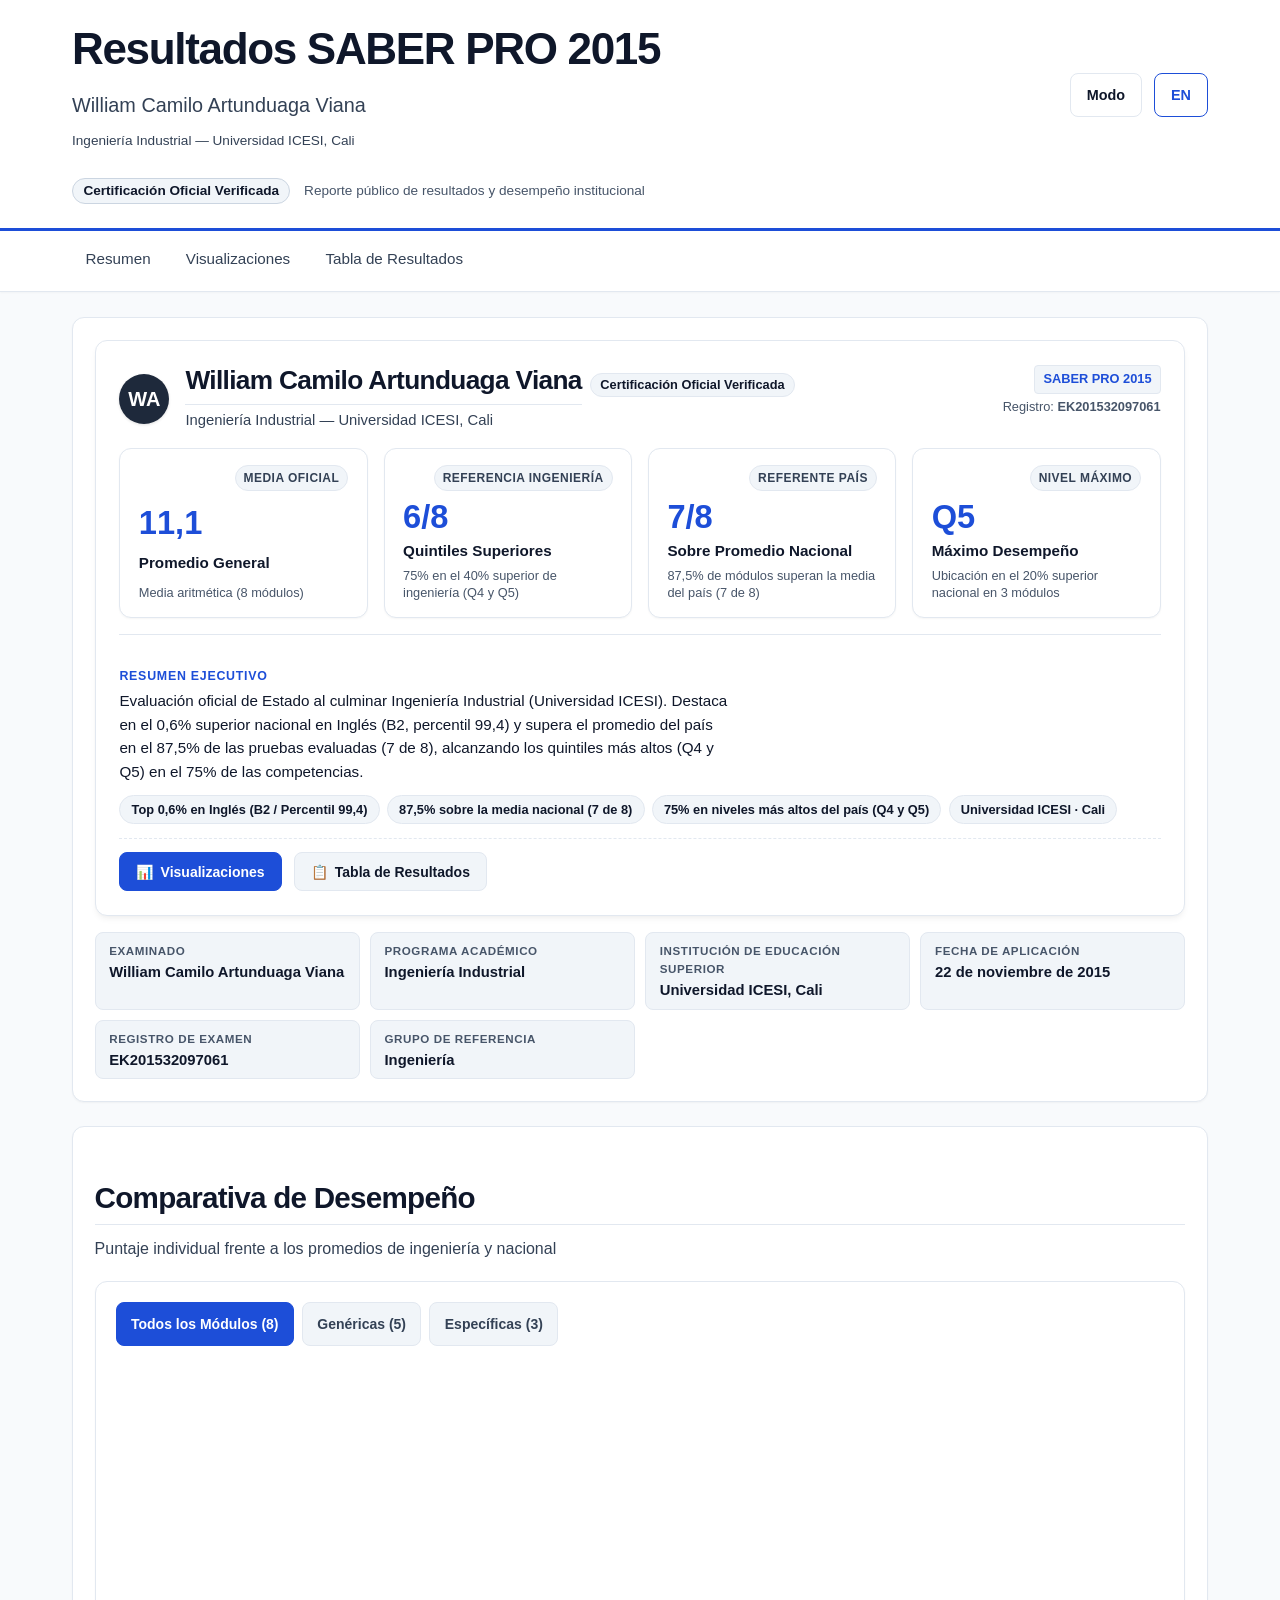
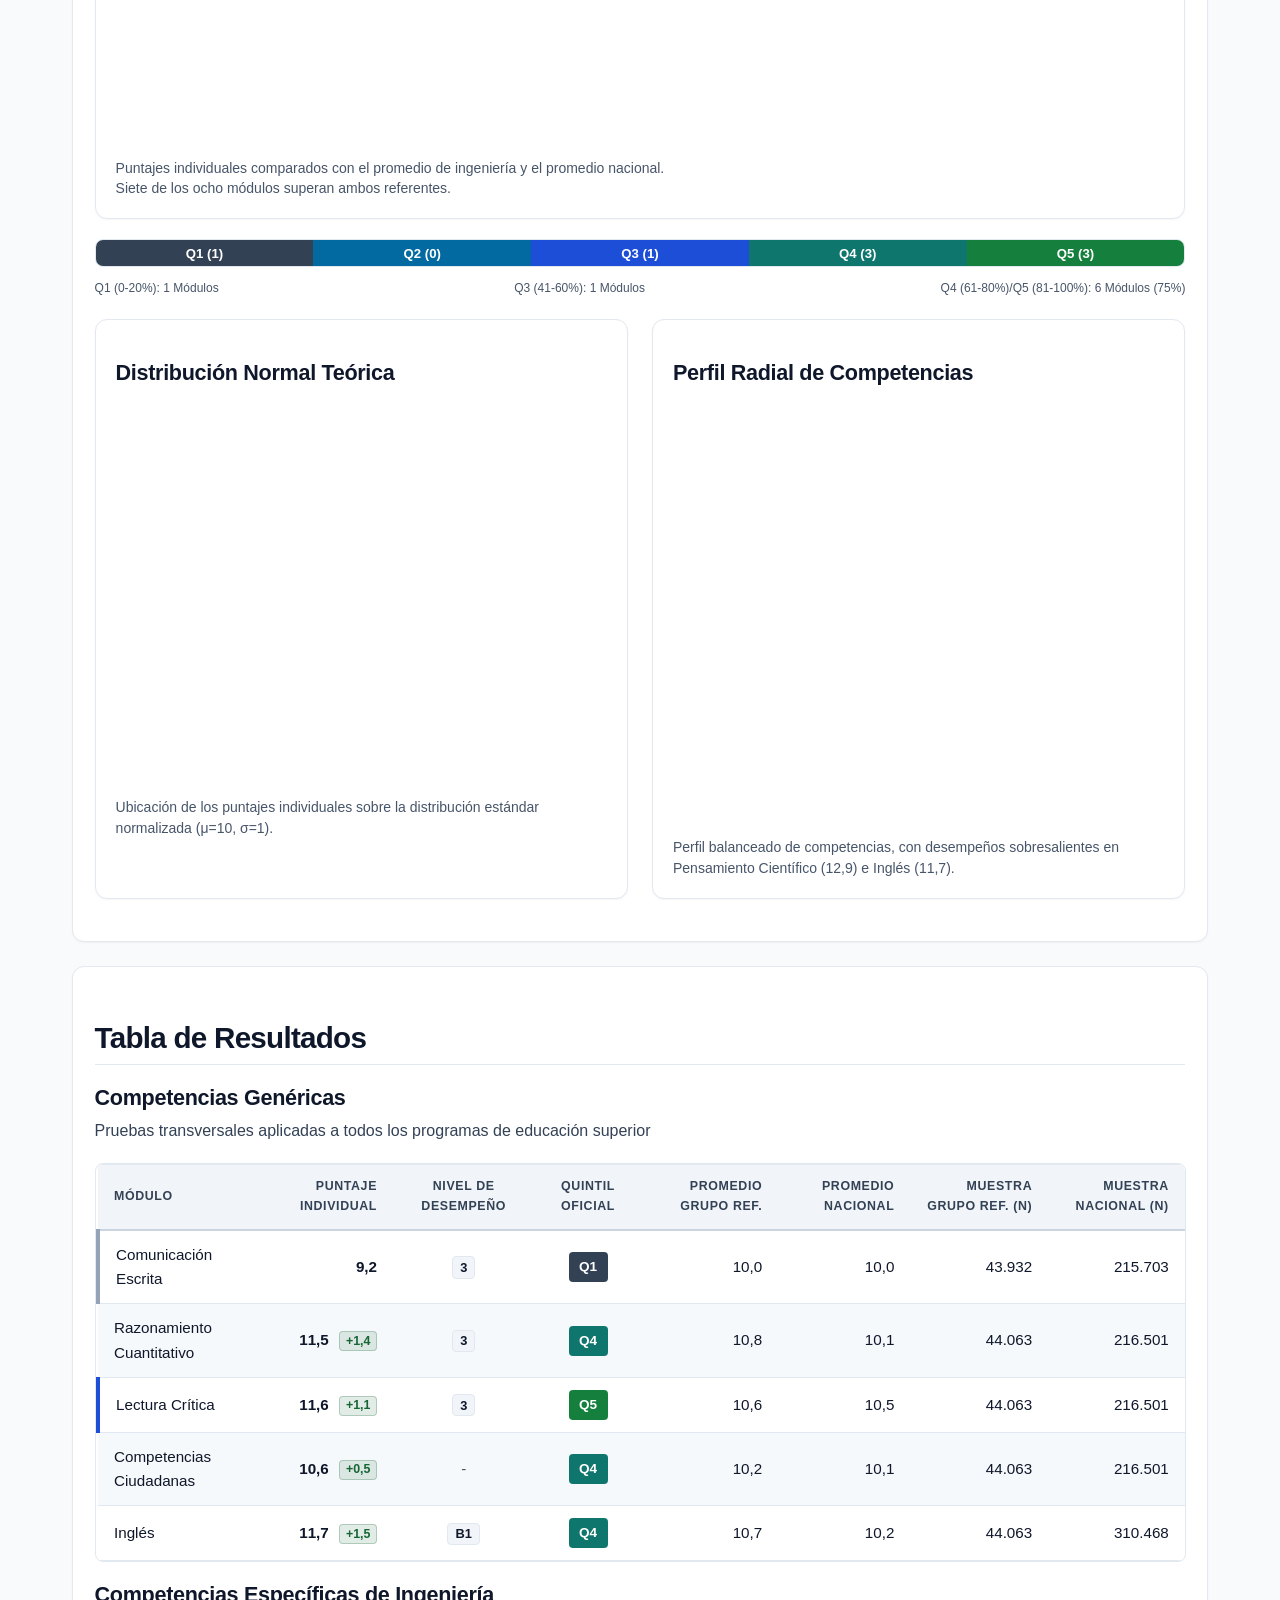
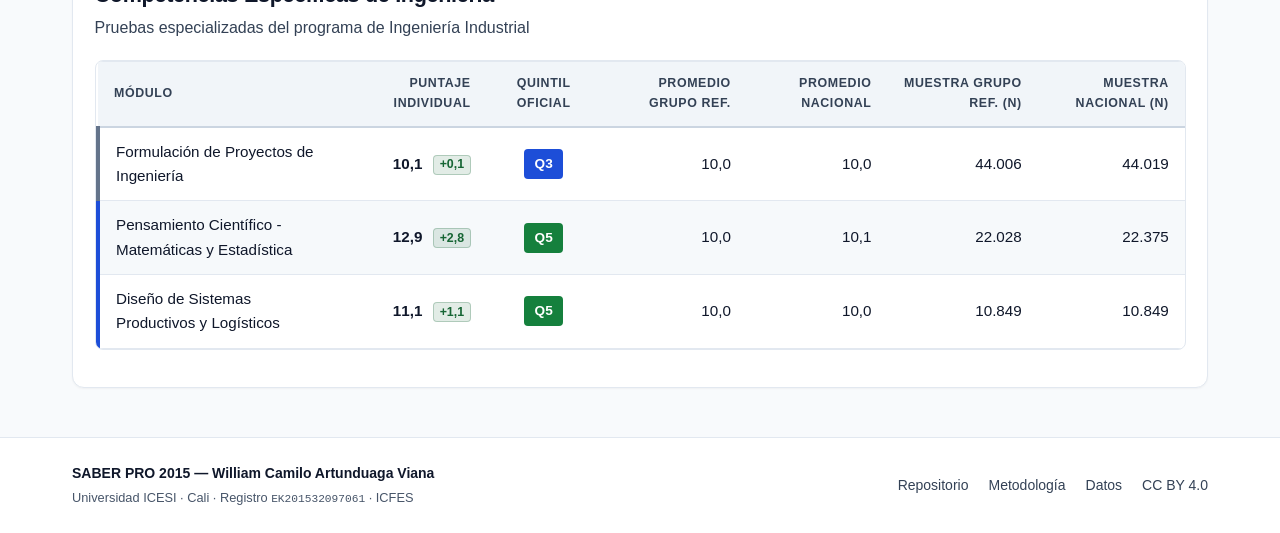
==== commit 0a7ef88d: "feat(ux): implement 7-second rule heuristic and eliminate UI redundancy" ====
--- a/index.html
+++ b/index.html
@@ -139,10 +139,22 @@
                         <span class="hero-chip" data-i18n="header.chip_institution">Universidad ICESI · Cali</span>
                     </div>
                 </div>
-            </div>
-
-            <!-- Candidate Metadata Grid -->
-            <div class="candidate-info-grid">
+
+                <!-- Fast Action Affordances (7-Second Heuristic Micro-Interaction) -->
+                <div class="hero-actions" role="toolbar" aria-label="Acciones rápidas de exploración">
+                    <a href="#visualizations" class="btn-primary hero-action-btn">
+                        <span aria-hidden="true">📊</span>
+                        <span data-i18n="nav.visualizations">Visualizaciones</span>
+                    </a>
+                    <a href="#tables" class="btn-secondary hero-action-btn">
+                        <span aria-hidden="true">📋</span>
+                        <span data-i18n="nav.tables">Tabla de Resultados</span>
+                    </a>
+                </div>
+            </div>
+
+            <!-- Candidate Metadata Grid (High-Density Ribbon) -->
+            <div class="candidate-info-grid" role="region" aria-label="Metadatos oficiales del examen">
                 <div class="info-card">
                     <div class="info-label" data-i18n="candidate_info.candidate_label">Examinado</div>
                     <div class="info-value" data-i18n="candidate_info.candidate_name">William Camilo Artunduaga Viana</div>
--- a/css/layout.css
+++ b/css/layout.css
@@ -33,7 +33,7 @@
   background-color: var(--bg-header);
   border-bottom: 3px solid var(--color-primary-600);
   box-shadow: var(--nav-shadow);
-  padding-block: clamp(1.5rem, 3vw, 2.5rem);
+  padding-block: clamp(1rem, 2vw, 1.5rem);
 }
 
 .header-top {
@@ -42,7 +42,7 @@
   justify-content: space-between;
   align-items: center;
   gap: 1rem;
-  margin-bottom: 1.5rem;
+  margin-bottom: 0.75rem;
 }
 
 .controls-bar {
@@ -54,15 +54,15 @@
 .header-main {
   display: flex;
   flex-direction: column;
-  gap: 0.5rem;
+  gap: 0.35rem;
 }
 
 .header-badges {
   display: flex;
   flex-wrap: wrap;
   align-items: center;
-  gap: 0.65rem 1rem;
-  margin-top: 0.75rem;
+  gap: 0.5rem 0.85rem;
+  margin-top: 0.5rem;
 }
 
 nav.main-nav {
@@ -116,7 +116,7 @@
 /* Main Content Landmark */
 main#main-content {
   flex: 1 0 auto;
-  padding-block: clamp(1.5rem, 3vw, 3rem);
+  padding-block: clamp(1rem, 2vw, 1.75rem);
 }
 
 /* Section Blocks */
@@ -124,8 +124,8 @@
   background-color: var(--bg-surface);
   border: 1px solid var(--border-subtle);
   border-radius: var(--radius-lg);
-  padding: clamp(1rem, 2.5vw, 1.85rem);
-  margin-bottom: 2rem;
+  padding: clamp(0.85rem, 2vw, 1.35rem);
+  margin-bottom: 1.5rem;
   box-shadow: var(--card-shadow);
 }
 
@@ -133,23 +133,23 @@
 .stats-grid {
   display: grid;
   grid-template-columns: repeat(auto-fit, minmax(min(100%, 220px), 1fr));
-  gap: 1.25rem;
-  margin-top: 1.25rem;
-  margin-bottom: 1.5rem;
-}
-
-.candidate-info-grid {
-  display: grid;
-  grid-template-columns: repeat(auto-fit, minmax(min(100%, 240px), 1fr));
   gap: 1rem;
   margin-top: 1rem;
+  margin-bottom: 1rem;
+}
+
+.candidate-info-grid {
+  display: grid;
+  grid-template-columns: repeat(auto-fit, minmax(min(100%, 240px), 1fr));
+  gap: 0.65rem;
+  margin-top: 0.85rem;
 }
 
 .charts-grid {
   display: grid;
   grid-template-columns: 1fr;
-  gap: 2rem;
-  margin-block: 1.5rem;
+  gap: 1.5rem;
+  margin-block: 1.25rem;
 }
 
 @media (min-width: 992px) {
--- a/css/components.css
+++ b/css/components.css
@@ -70,33 +70,35 @@
   color: var(--badge-q5-fg);
 }
 
-/* Stat Cards */
+/* Stat Cards (7-Second Scan Optimized) */
 .stat-card {
   background-color: var(--bg-surface-elevated);
   border: 1px solid var(--border-subtle);
   border-radius: var(--radius-lg);
-  padding: 1.25rem;
+  padding: 1rem 1.15rem;
   box-shadow: var(--card-shadow);
   display: flex;
   flex-direction: column;
   justify-content: space-between;
-  transition: transform var(--transition-fast), box-shadow var(--transition-fast);
+  transition: transform var(--transition-fast), box-shadow var(--transition-fast), border-color var(--transition-fast);
   min-width: 0;
   overflow-wrap: break-word;
   word-break: break-word;
 }
 
 .stat-card:hover {
-  border-color: var(--border-strong);
+  transform: translateY(-2px);
+  border-color: var(--color-primary-600);
   box-shadow: var(--card-shadow-hover);
 }
 
 .stat-number {
-  font-size: clamp(1.85rem, 1.5rem + 1vw, 2.5rem);
+  font-size: clamp(1.75rem, 1.4rem + 0.8vw, 2.35rem);
   font-weight: 800;
   color: var(--color-primary-600);
   line-height: 1.1;
-  margin-bottom: 0.35rem;
+  margin-bottom: 0.25rem;
+  font-variant-numeric: tabular-nums;
   overflow-wrap: break-word;
   word-break: break-word;
 }
@@ -105,40 +107,47 @@
   font-size: 0.95rem;
   font-weight: 600;
   color: var(--text-primary);
-  margin-bottom: 0.25rem;
+  margin-bottom: 0.2rem;
   overflow-wrap: break-word;
   word-break: break-word;
 }
 
 .stat-sublabel {
-  font-size: 0.825rem;
+  font-size: 0.8rem;
   color: var(--text-muted);
   line-height: 1.35;
   overflow-wrap: break-word;
   word-break: break-word;
 }
 
-/* Info Cards (Candidate Info) */
+/* Info Cards (Candidate Info - High Density Ribbon) */
 .info-card {
   background-color: var(--bg-surface-subtle);
   border: 1px solid var(--border-subtle);
   border-radius: var(--radius-md);
-  padding: 0.85rem 1rem;
+  padding: 0.55rem 0.85rem;
+  transition: border-color var(--transition-fast), background-color var(--transition-fast);
+}
+
+.info-card:hover {
+  border-color: var(--border-strong);
+  background-color: var(--bg-surface-elevated);
 }
 
 .info-label {
-  font-size: 0.8rem;
-  font-weight: 600;
+  font-size: 0.725rem;
+  font-weight: 700;
   text-transform: uppercase;
   letter-spacing: 0.05em;
   color: var(--text-muted);
-  margin-bottom: 0.25rem;
+  margin-bottom: 0.15rem;
 }
 
 .info-value {
-  font-size: 1rem;
+  font-size: 0.925rem;
   font-weight: 600;
   color: var(--text-primary);
+  line-height: 1.25;
 }
 
 /* Buttons and Controls */
@@ -549,14 +558,14 @@
   #table-specific td:nth-child(7)::before { content: "N Nac.: "; }
 }
 
-/* Executive Summary Hero Card (Meta / React Dashboard Style) */
+/* Executive Summary Hero Card (7-Second Heuristic Architecture) */
 .executive-hero-card {
   background-color: var(--bg-surface-elevated);
   border: 1px solid var(--border-subtle);
   border-radius: var(--radius-lg);
-  padding: clamp(1.25rem, 1rem + 1vw, 2rem);
+  padding: clamp(1rem, 0.85rem + 0.8vw, 1.5rem);
   box-shadow: 0 4px 6px -1px rgba(0, 0, 0, 0.05), 0 2px 4px -2px rgba(0, 0, 0, 0.03);
-  margin-bottom: 1.5rem;
+  margin-bottom: 1rem;
   transition: box-shadow var(--transition-fast), border-color var(--transition-fast);
 }
 
@@ -581,8 +590,8 @@
 }
 
 .hero-avatar {
-  width: 52px;
-  height: 52px;
+  width: 50px;
+  height: 50px;
   border-radius: 50%;
   background-color: var(--color-slate-800);
   color: #ffffff;
@@ -604,7 +613,7 @@
 }
 
 .hero-candidate-name {
-  font-size: clamp(1.25rem, 1.1rem + 0.8vw, 1.75rem);
+  font-size: clamp(1.2rem, 1rem + 0.8vw, 1.65rem);
   font-weight: 700;
   margin: 0;
   color: var(--text-primary);
@@ -614,9 +623,9 @@
 }
 
 .hero-degree {
-  font-size: 0.95rem;
+  font-size: 0.925rem;
   color: var(--text-secondary);
-  margin: 0.25rem 0 0;
+  margin: 0.2rem 0 0;
   font-weight: 500;
   overflow-wrap: break-word;
   word-break: break-word;
@@ -649,8 +658,8 @@
 }
 
 .hero-summary-box {
-  margin-top: 1.25rem;
-  padding-top: 1.25rem;
+  margin-top: 0.85rem;
+  padding-top: 0.85rem;
   border-top: 1px solid var(--border-subtle);
 }
 
@@ -660,37 +669,37 @@
   letter-spacing: 0.06em;
   font-weight: 700;
   color: var(--color-primary-600);
-  margin-bottom: 0.4rem;
+  margin-bottom: 0.35rem;
 }
 
 .hero-narrative {
-  font-size: 1rem;
-  line-height: 1.6;
+  font-size: 0.95rem;
+  line-height: 1.55;
   color: var(--text-primary);
-  margin-bottom: 1rem;
+  margin-bottom: 0.75rem;
   overflow-wrap: break-word;
 }
 
 .hero-narrative p {
   margin-block-start: 0;
+  margin-block-end: 0.5rem;
+  line-height: 1.55;
+}
+
+.hero-narrative p:last-child {
   margin-block-end: 0.75rem;
-  line-height: 1.6;
-}
-
-.hero-narrative p:last-child {
-  margin-block-end: 1rem;
 }
 
 .hero-chips-group {
   display: flex;
   flex-wrap: wrap;
-  gap: 0.5rem;
+  gap: 0.45rem;
 }
 
 .hero-chip {
-  padding: 0.35rem 0.75rem;
+  padding: 0.3rem 0.7rem;
   border-radius: var(--radius-full);
-  font-size: 0.825rem;
+  font-size: 0.8rem;
   font-weight: 600;
   display: inline-flex;
   align-items: center;
@@ -703,6 +712,63 @@
   max-width: 100%;
   overflow-wrap: break-word;
   word-break: break-word;
+  transition: border-color var(--transition-fast), background-color var(--transition-fast);
+}
+
+.hero-chip:hover {
+  border-color: var(--color-primary-600);
+  background-color: var(--bg-surface-elevated);
+}
+
+/* 7-Second Rule Micro-Interaction Action Bar */
+.hero-actions {
+  display: flex;
+  flex-wrap: wrap;
+  align-items: center;
+  gap: 0.75rem;
+  margin-top: 0.85rem;
+  padding-top: 0.85rem;
+  border-top: 1px dashed var(--border-subtle);
+}
+
+.hero-action-btn {
+  font-size: 0.875rem;
+  font-weight: 600;
+  text-decoration: none;
+  padding: 0.45rem 1rem;
+  border-radius: var(--radius-md);
+  display: inline-flex;
+  align-items: center;
+  gap: 0.45rem;
+  transition: all var(--transition-fast);
+  cursor: pointer;
+}
+
+.hero-action-btn:hover {
+  transform: translateY(-1px);
+}
+
+.btn-primary.hero-action-btn {
+  background-color: var(--color-primary-600);
+  color: #ffffff;
+  border: 1px solid var(--color-primary-600);
+}
+
+.btn-primary.hero-action-btn:hover {
+  background-color: var(--color-primary-700);
+  border-color: var(--color-primary-700);
+  box-shadow: 0 2px 4px rgba(37, 99, 235, 0.25);
+}
+
+.btn-secondary.hero-action-btn {
+  background-color: var(--bg-surface-subtle);
+  color: var(--text-primary);
+  border: 1px solid var(--border-subtle);
+}
+
+.btn-secondary.hero-action-btn:hover {
+  background-color: var(--bg-surface-elevated);
+  border-color: var(--border-strong);
 }
 
 
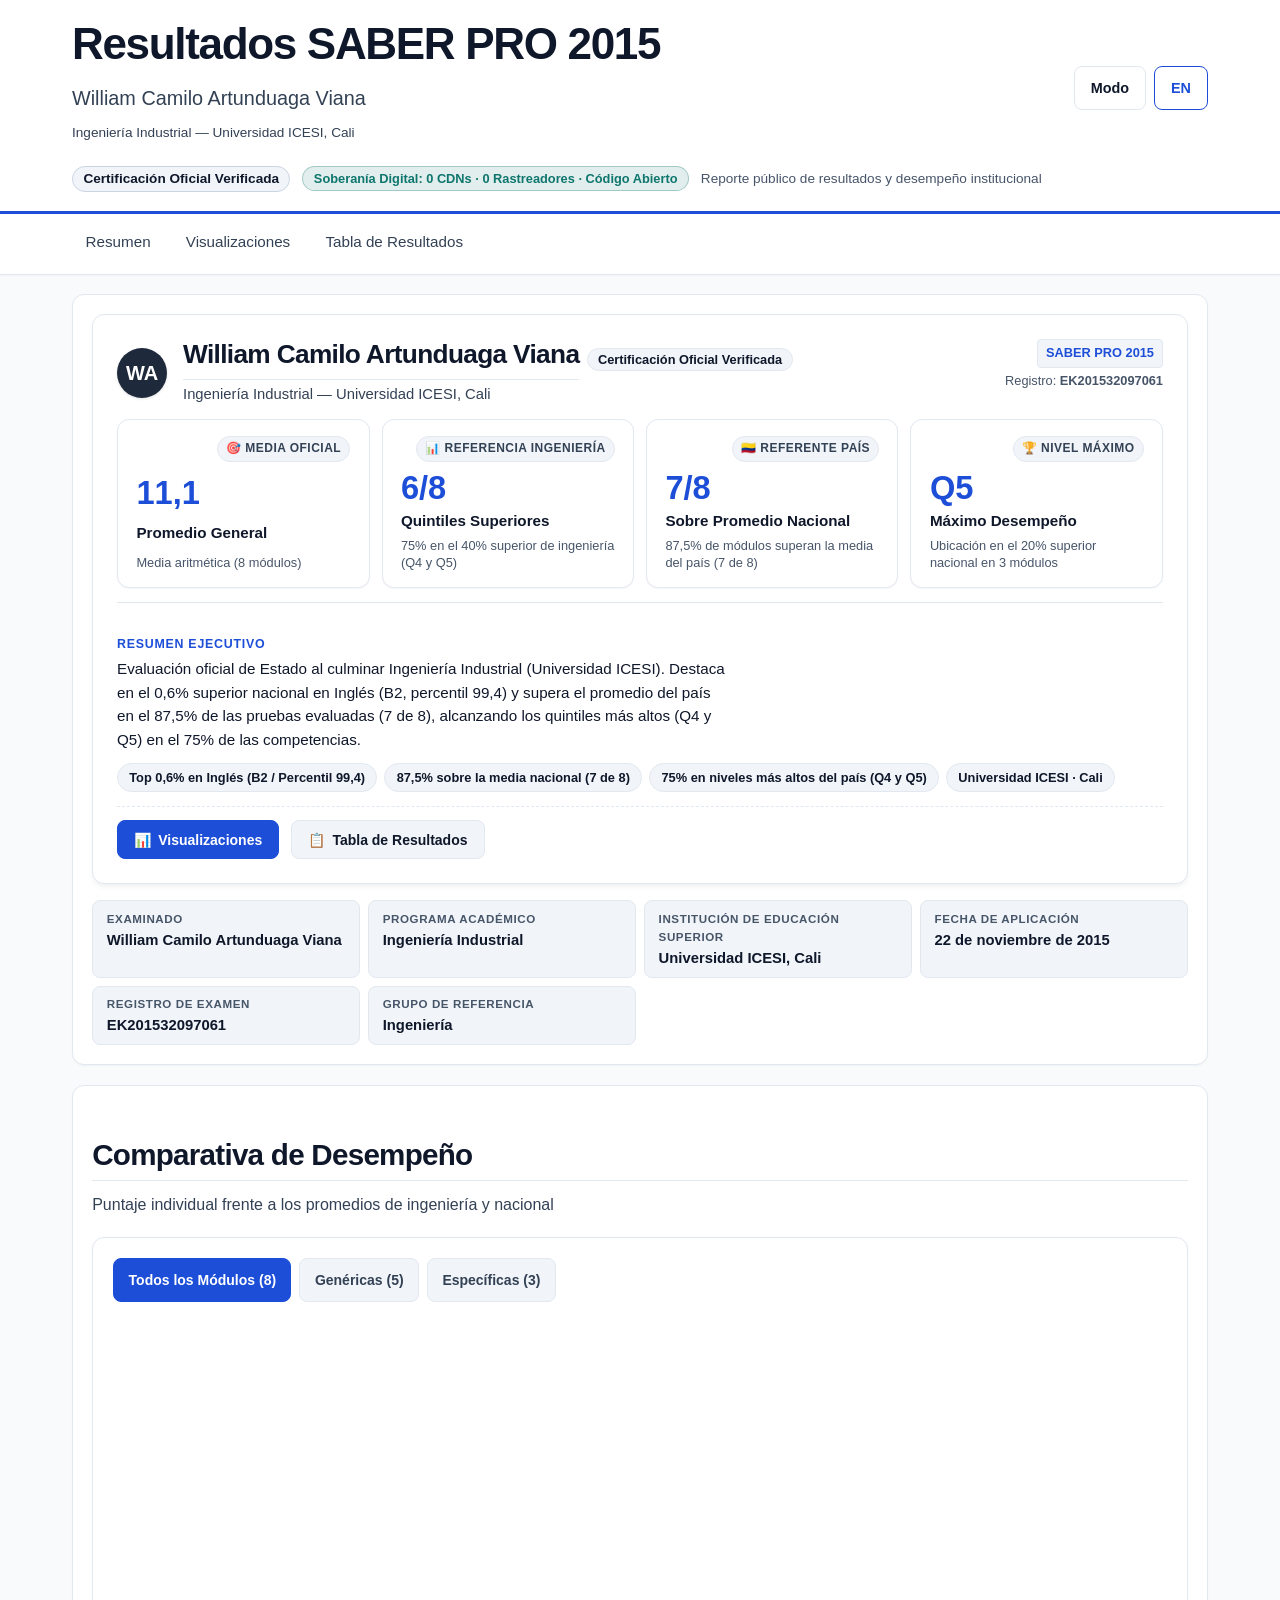
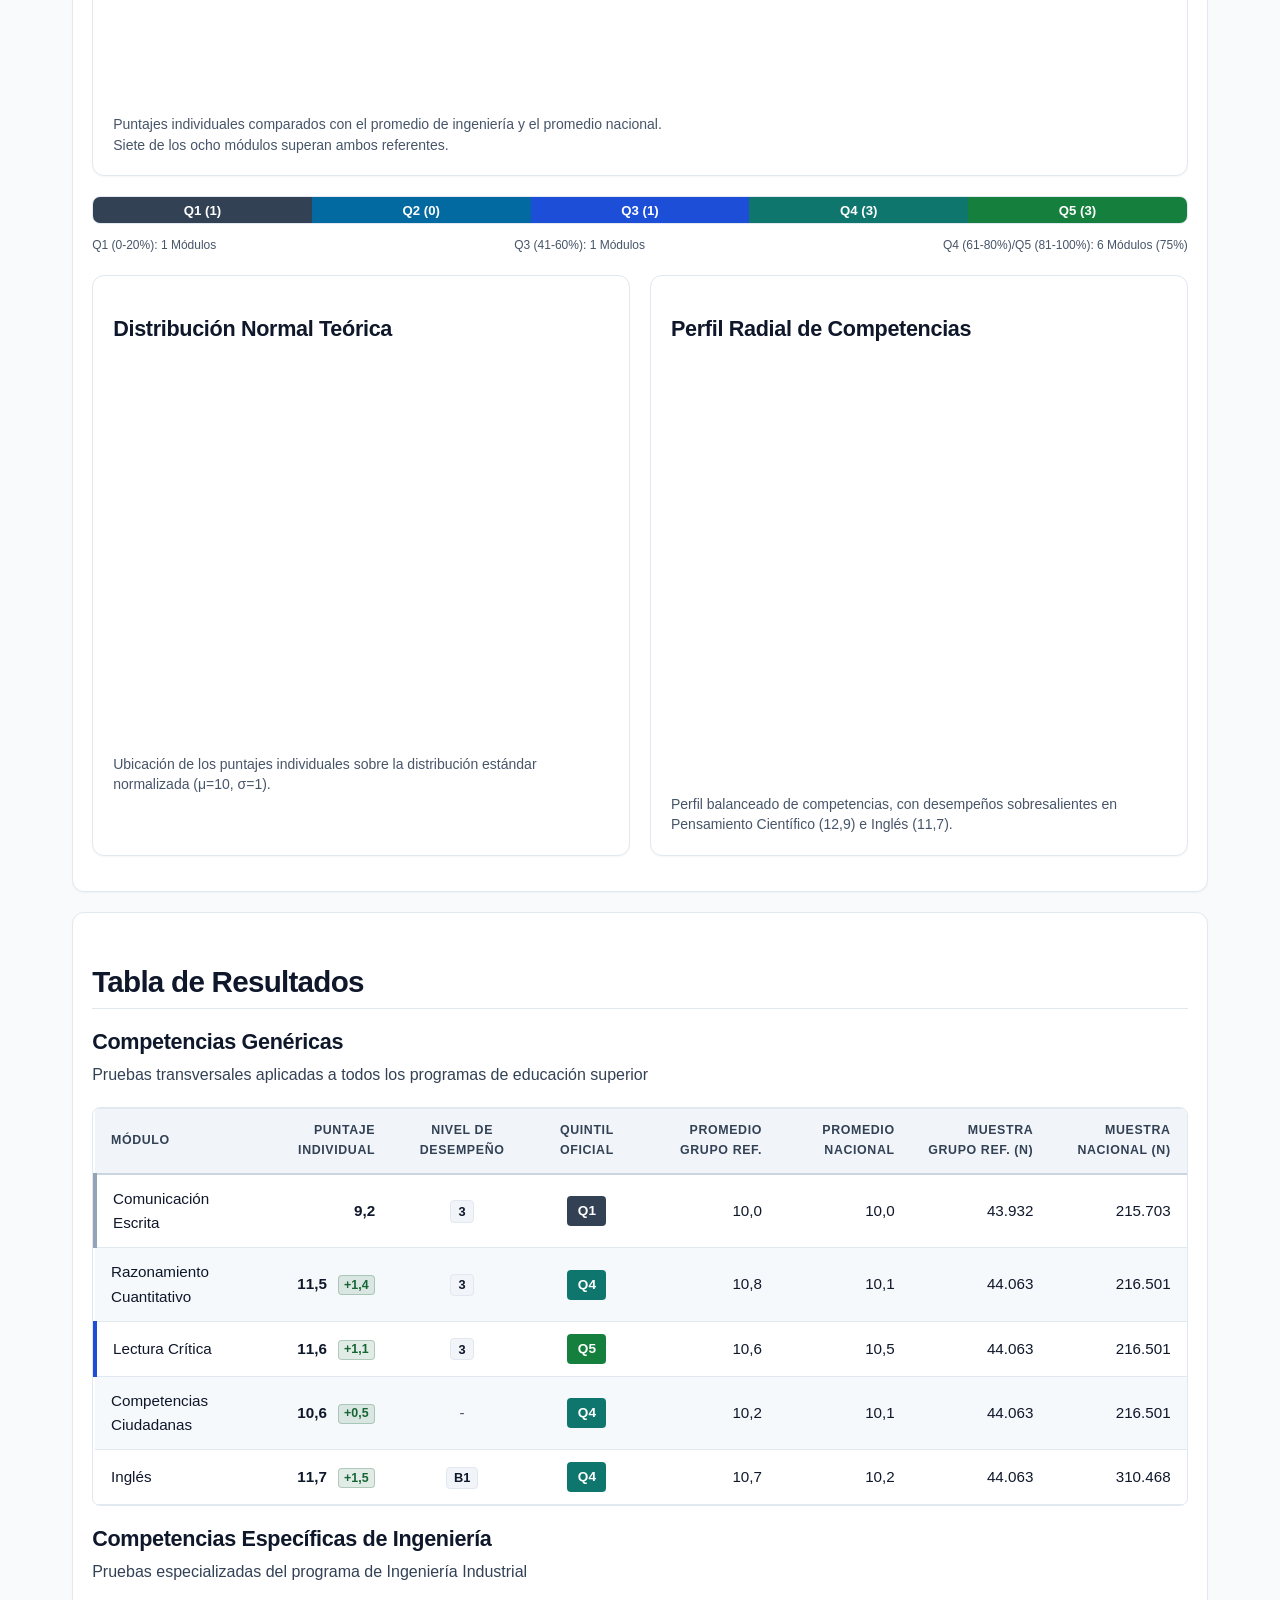
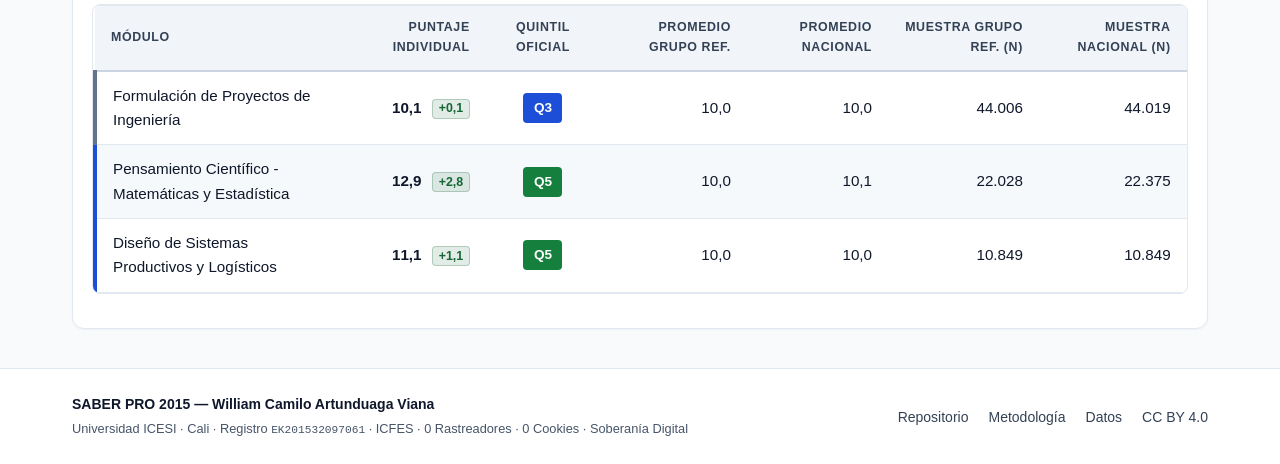
==== commit 24487cc9: "feat(ux): implement 3-second retention window, living data delight and ethical transparency" ====
--- a/index.html
+++ b/index.html
@@ -49,6 +49,7 @@
             </div>
             <div class="header-badges">
                 <span class="badge badge-official" data-i18n="header.official_badge">Certificación Oficial Verificada</span>
+                <span class="badge badge-ethical" data-i18n="header.ethical_badge">Soberanía Digital: 0 CDNs · 0 Rastreadores · Código Abierto</span>
                 <span class="text-small text-muted" data-i18n="header.disclaimer">Reporte público de resultados y desempeño institucional</span>
             </div>
         </div>
@@ -90,33 +91,33 @@
 
                 <!-- Key Performance Indicator Cards (Meta Dashboard KPI Grid - First 7 Seconds Scan) -->
                 <div class="stats-grid">
-                    <div class="stat-card" id="card-mean">
+                    <div class="stat-card" id="card-mean" tabindex="0" title="Media aritmética oficial exacta 11.0875 (11.1). Auditada contra la fuente primaria.">
                         <div class="stat-card-header">
-                            <span class="stat-badge">Media Oficial</span>
+                            <span class="stat-badge">🎯 Media Oficial</span>
                         </div>
                         <div class="stat-number">11.2</div>
                         <div class="stat-label" data-i18n="stats.arithmetic_mean.title">Promedio General</div>
                         <div class="stat-sublabel" data-i18n="stats.arithmetic_mean.subtitle">Media aritmética en escala 1 a 20 (8 módulos)</div>
                     </div>
-                    <div class="stat-card" id="card-quintiles">
+                    <div class="stat-card" id="card-quintiles" tabindex="0" title="75% de las pruebas (6 de 8) se sitúan en los dos quintiles más altos de ingeniería.">
                         <div class="stat-card-header">
-                            <span class="stat-badge">Referencia Ingeniería</span>
+                            <span class="stat-badge">📊 Referencia Ingeniería</span>
                         </div>
                         <div class="stat-number">6/8</div>
                         <div class="stat-label" data-i18n="stats.high_quintiles.title">Quintiles Superiores</div>
                         <div class="stat-sublabel" data-i18n="stats.high_quintiles.subtitle">75% en el 40% superior de ingeniería (Q4 y Q5)</div>
                     </div>
-                    <div class="stat-card" id="card-above-nac">
+                    <div class="stat-card" id="card-above-nac" tabindex="0" title="87.5% de los módulos evaluados (7 de 8) superan la media de todos los evaluados del país.">
                         <div class="stat-card-header">
-                            <span class="stat-badge">Referente País</span>
+                            <span class="stat-badge">🇨🇴 Referente País</span>
                         </div>
                         <div class="stat-number">7/8</div>
                         <div class="stat-label" data-i18n="stats.above_national.title">Sobre Promedio Nacional</div>
                         <div class="stat-sublabel" data-i18n="stats.above_national.subtitle">87,5% de módulos superan la media del país (7 de 8)</div>
                     </div>
-                    <div class="stat-card" id="card-top-performance">
+                    <div class="stat-card" id="card-top-performance" tabindex="0" title="Ubicación en el Quintil 5 (20% superior nacional) en Pensamiento Científico, Diseño de Sistemas y Lectura Crítica.">
                         <div class="stat-card-header">
-                            <span class="stat-badge">Nivel Máximo</span>
+                            <span class="stat-badge">🏆 Nivel Máximo</span>
                         </div>
                         <div class="stat-number">Q5</div>
                         <div class="stat-label" data-i18n="stats.top_performance.title">Máximo Desempeño</div>
@@ -376,7 +377,7 @@
             <div class="footer-simple">
                 <div class="footer-brand">
                     <strong>SABER PRO 2015 — William Camilo Artunduaga Viana</strong>
-                    <span class="footer-meta">Universidad ICESI · Cali · Registro <code>EK201532097061</code> · ICFES</span>
+                    <span class="footer-meta">Universidad ICESI · Cali · Registro <code>EK201532097061</code> · ICFES · 0 Rastreadores · 0 Cookies · Soberanía Digital</span>
                 </div>
                 <ul class="footer-links">
                     <li><a href="https://github.com/willkwolf/ICFES-saberPro2015" target="_blank" rel="noopener" data-i18n="footer.repository">Repositorio</a></li>
--- a/css/layout.css
+++ b/css/layout.css
@@ -33,7 +33,7 @@
   background-color: var(--bg-header);
   border-bottom: 3px solid var(--color-primary-600);
   box-shadow: var(--nav-shadow);
-  padding-block: clamp(1rem, 2vw, 1.5rem);
+  padding-block: clamp(0.75rem, 1.5vw, 1.25rem);
 }
 
 .header-top {
@@ -41,28 +41,28 @@
   flex-wrap: wrap;
   justify-content: space-between;
   align-items: center;
-  gap: 1rem;
-  margin-bottom: 0.75rem;
+  gap: 0.75rem;
+  margin-bottom: 0.5rem;
 }
 
 .controls-bar {
   display: flex;
   align-items: center;
-  gap: 0.75rem;
+  gap: 0.5rem;
 }
 
 .header-main {
   display: flex;
   flex-direction: column;
-  gap: 0.35rem;
+  gap: 0.25rem;
 }
 
 .header-badges {
   display: flex;
   flex-wrap: wrap;
   align-items: center;
-  gap: 0.5rem 0.85rem;
-  margin-top: 0.5rem;
+  gap: 0.4rem 0.75rem;
+  margin-top: 0.35rem;
 }
 
 nav.main-nav {
@@ -113,10 +113,10 @@
   color: var(--color-primary-600);
 }
 
-/* Main Content Landmark */
+/* Main Content Landmark (Lean 4-Scroll Architecture) */
 main#main-content {
   flex: 1 0 auto;
-  padding-block: clamp(1rem, 2vw, 1.75rem);
+  padding-block: clamp(0.75rem, 1.5vw, 1.25rem);
 }
 
 /* Section Blocks */
@@ -124,32 +124,38 @@
   background-color: var(--bg-surface);
   border: 1px solid var(--border-subtle);
   border-radius: var(--radius-lg);
-  padding: clamp(0.85rem, 2vw, 1.35rem);
-  margin-bottom: 1.5rem;
+  padding: clamp(0.75rem, 1.5vw, 1.25rem);
+  margin-bottom: 1.25rem;
   box-shadow: var(--card-shadow);
 }
 
 /* Grids */
 .stats-grid {
   display: grid;
-  grid-template-columns: repeat(auto-fit, minmax(min(100%, 220px), 1fr));
-  gap: 1rem;
-  margin-top: 1rem;
-  margin-bottom: 1rem;
+  grid-template-columns: repeat(auto-fit, minmax(min(100%, 160px), 1fr));
+  gap: 0.75rem;
+  margin-top: 0.75rem;
+  margin-bottom: 0.75rem;
+}
+
+@media (min-width: 640px) {
+  .stats-grid {
+    grid-template-columns: repeat(4, 1fr);
+  }
 }
 
 .candidate-info-grid {
   display: grid;
   grid-template-columns: repeat(auto-fit, minmax(min(100%, 240px), 1fr));
-  gap: 0.65rem;
-  margin-top: 0.85rem;
+  gap: 0.5rem;
+  margin-top: 0.65rem;
 }
 
 .charts-grid {
   display: grid;
   grid-template-columns: 1fr;
-  gap: 1.5rem;
-  margin-block: 1.25rem;
+  gap: 1.25rem;
+  margin-block: 1rem;
 }
 
 @media (min-width: 992px) {
--- a/css/components.css
+++ b/css/components.css
@@ -34,6 +34,23 @@
   border: 1px solid var(--status-info-border);
 }
 
+.badge-ethical {
+  background-color: rgba(15, 118, 110, 0.12);
+  color: #0f766e;
+  border: 1px solid rgba(15, 118, 110, 0.3);
+  font-size: 0.8rem;
+  font-weight: 600;
+  display: inline-flex;
+  align-items: center;
+  gap: 0.35rem;
+}
+
+[data-theme="dark"] .badge-ethical {
+  background-color: rgba(45, 212, 191, 0.15);
+  color: #2dd4bf;
+  border-color: rgba(45, 212, 191, 0.35);
+}
+
 /* Quintile Badges - Strictly WCAG AA Compliant (Contrast >= 4.5:1) */
 .quintil-badge {
   display: inline-block;
@@ -84,12 +101,14 @@
   min-width: 0;
   overflow-wrap: break-word;
   word-break: break-word;
-}
-
-.stat-card:hover {
+  cursor: pointer;
+}
+
+.stat-card:hover,
+.stat-card:focus-visible {
   transform: translateY(-2px);
   border-color: var(--color-primary-600);
-  box-shadow: var(--card-shadow-hover);
+  box-shadow: 0 6px 14px -2px rgba(29, 78, 216, 0.15), var(--card-shadow);
 }
 
 .stat-number {
@@ -772,12 +791,12 @@
 }
 
 
-/* Mobile Ergonomics & Anti-Truncation Rules */
+/* Mobile Ergonomics & Anti-Truncation Rules (4-Scroll Optimized) */
 @media (max-width: 640px) {
   .hero-header {
     flex-direction: column;
     align-items: stretch;
-    gap: 0.85rem;
+    gap: 0.5rem;
   }
 
   .hero-exam-badge {
@@ -785,24 +804,33 @@
   }
 
   .hero-candidate-name {
-    font-size: 1.35rem;
+    font-size: 1.25rem;
   }
 
   .hero-degree {
-    font-size: 0.9rem;
+    font-size: 0.85rem;
   }
 
   .hero-chip {
-    font-size: 0.8rem;
-    padding: 0.3rem 0.65rem;
+    font-size: 0.775rem;
+    padding: 0.25rem 0.55rem;
   }
 
   .stat-card {
-    padding: 1rem;
+    padding: 0.65rem 0.75rem;
   }
 
   .stat-number {
-    font-size: 2rem;
+    font-size: 1.65rem;
+  }
+
+  .stat-label {
+    font-size: 0.825rem;
+  }
+
+  .stat-sublabel {
+    font-size: 0.725rem;
+    line-height: 1.25;
   }
 
   figure.chart-figure {
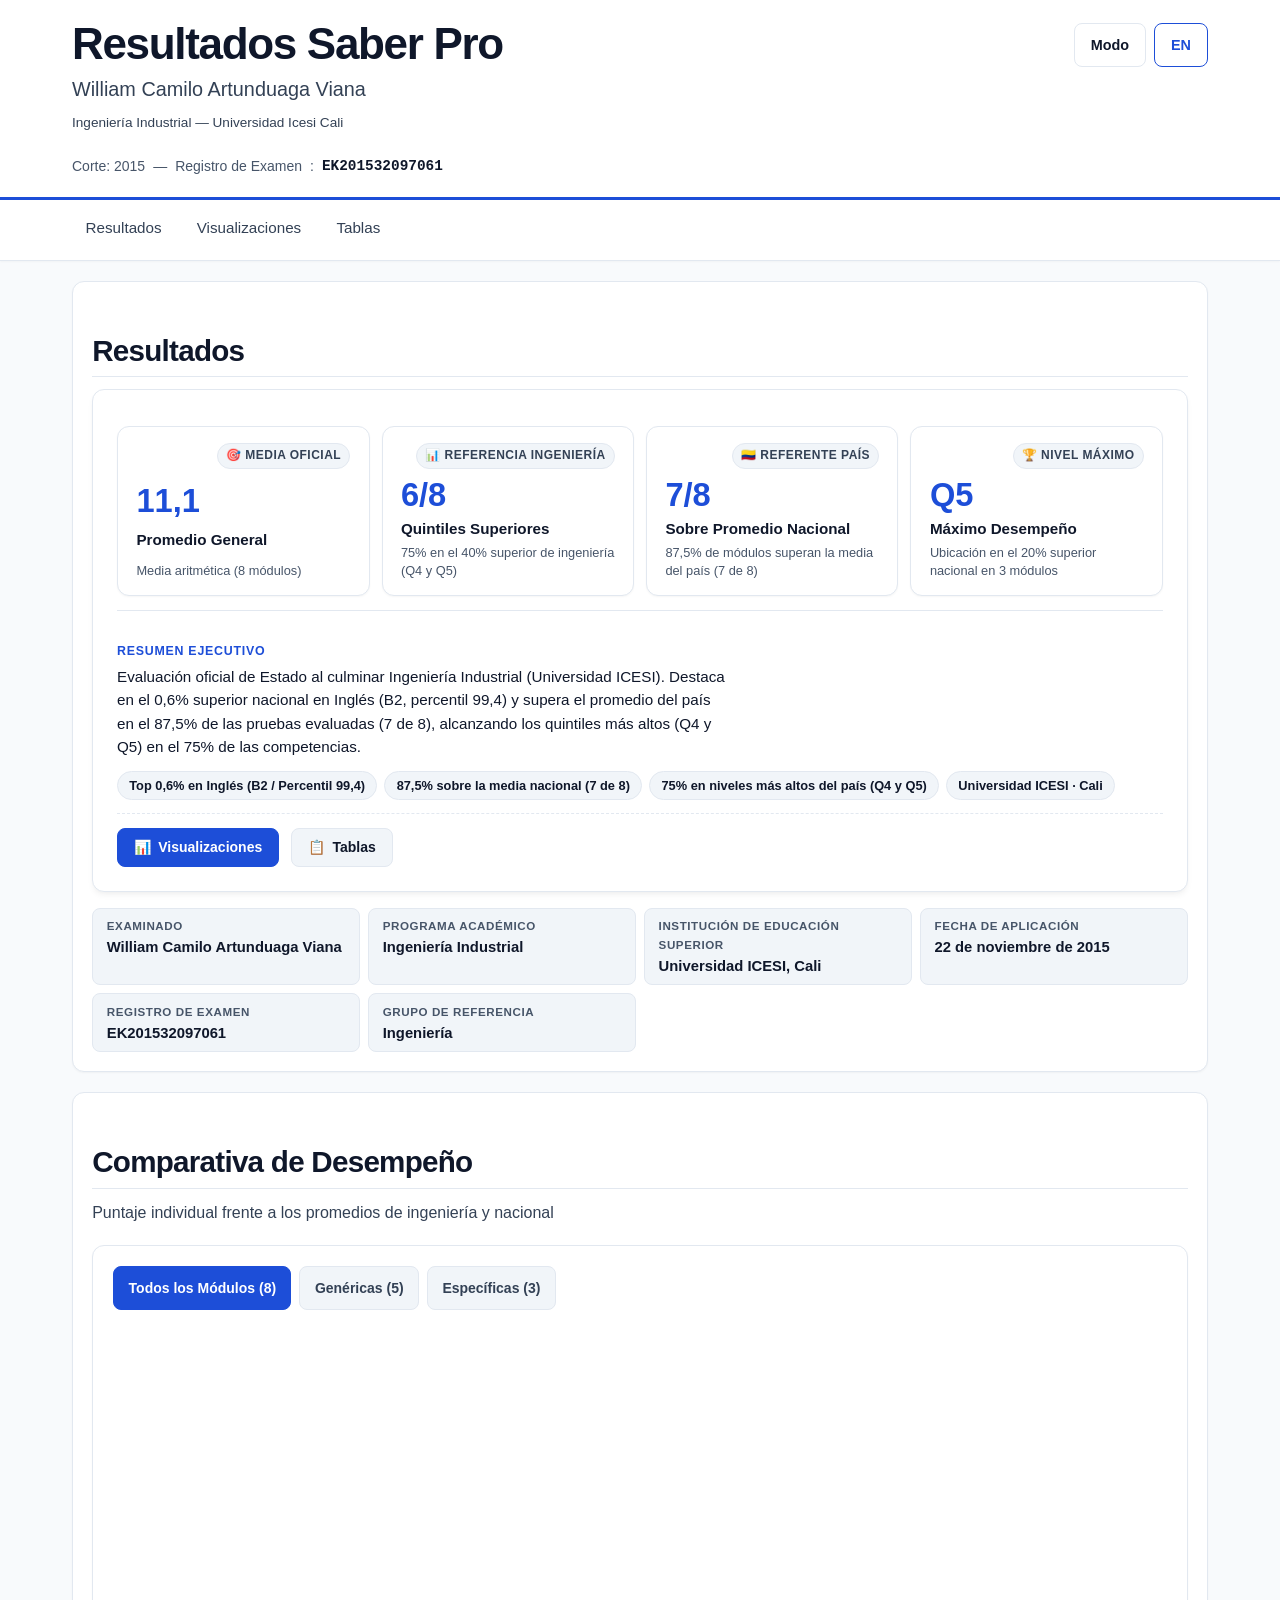
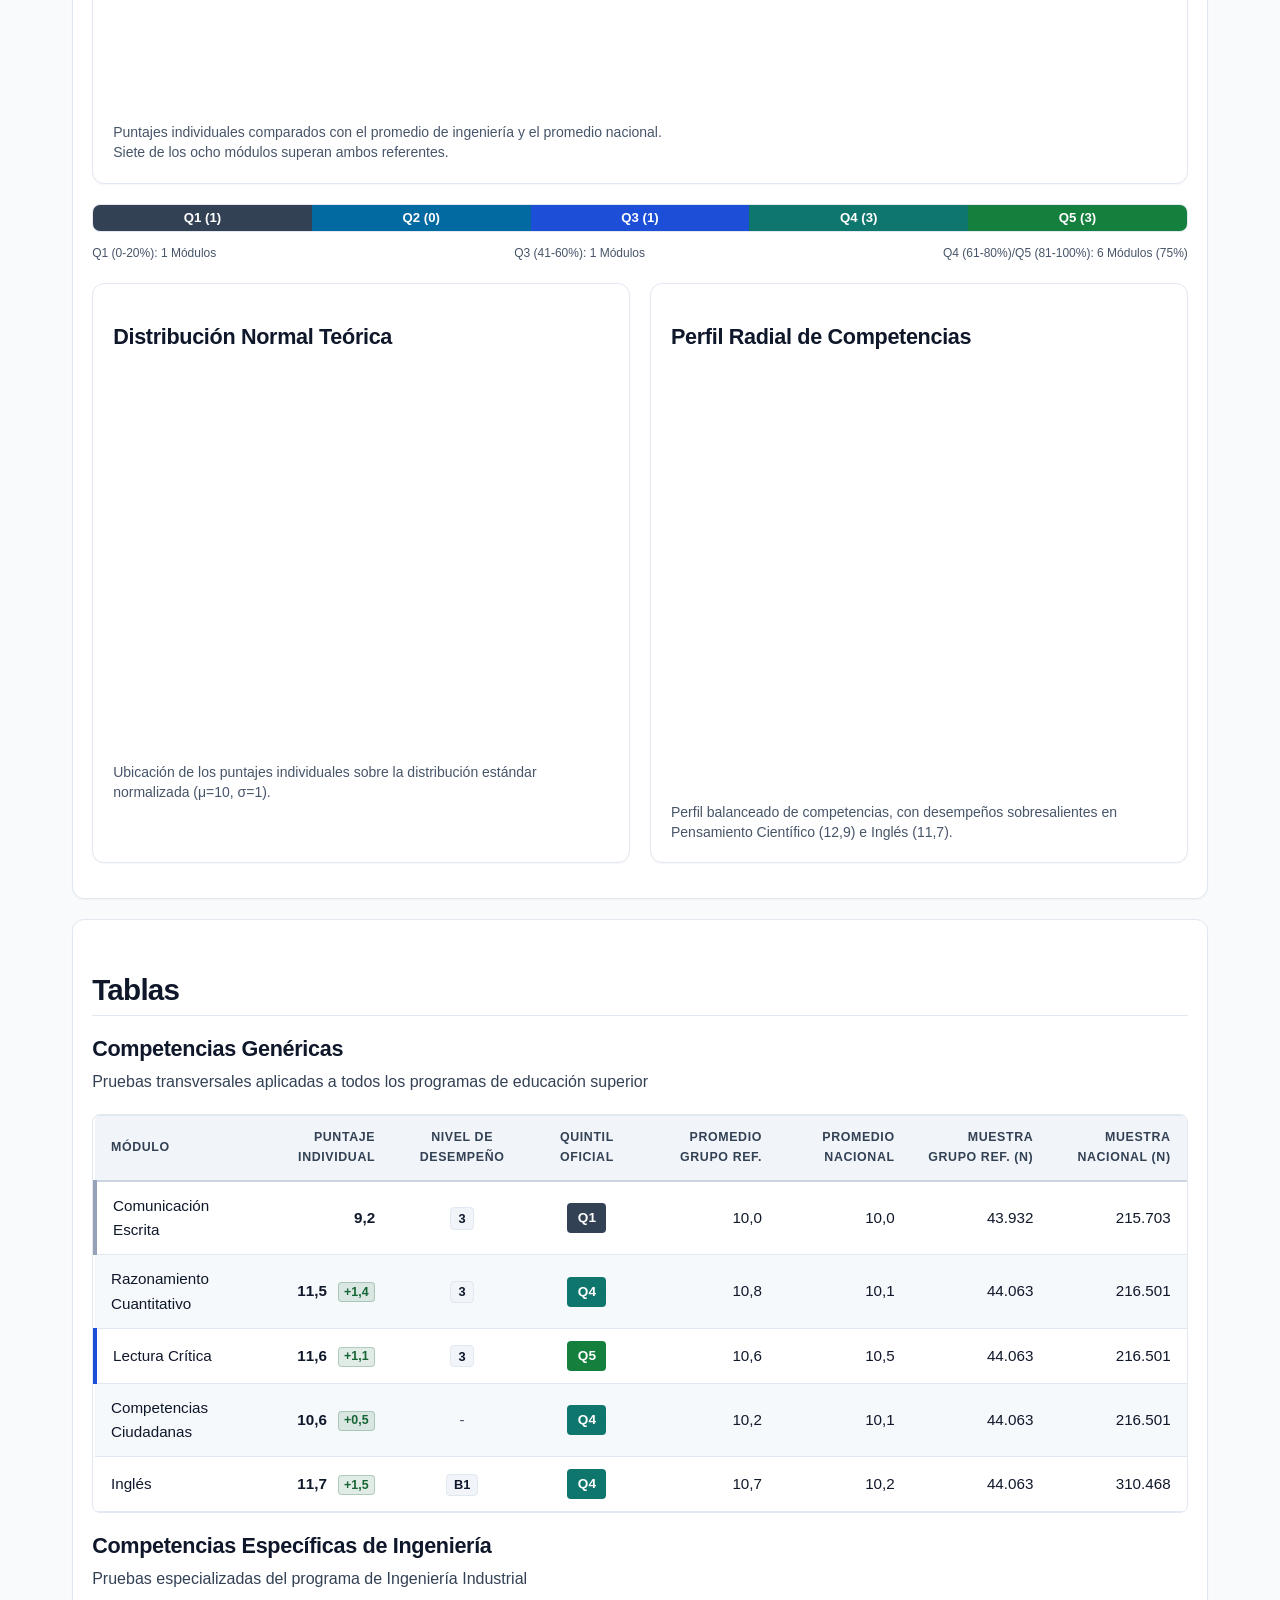
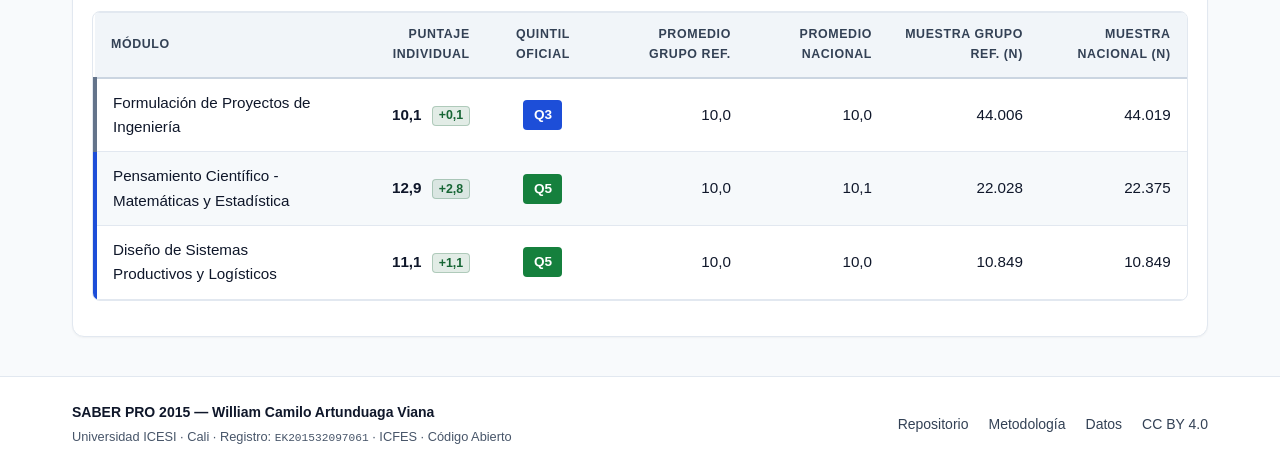
==== commit 112db260: "refactor(ui): streamline title to 4-block layout and remove badge noise" ====
--- a/index.html
+++ b/index.html
@@ -28,14 +28,15 @@
     <!-- WCAG 2.1 AA Accessible Skip-to-Content Link -->
     <a href="#main-content" class="skip-link" data-i18n="nav.skip_link">Saltar al contenido principal</a>
 
-    <!-- Semantic Header Landmark (Meta / React App Bar Style) -->
+    <!-- Semantic Header Landmark -->
     <header class="site-header">
         <div class="container">
             <div class="header-top">
                 <div class="header-main">
-                    <h1 data-i18n="header.title">Resultados SABER PRO 2015</h1>
+                    <h1 data-i18n="header.title">Resultados Saber Pro</h1>
                     <p class="lead" data-i18n="header.subtitle">William Camilo Artunduaga Viana</p>
-                    <p class="text-small" data-i18n="header.degree_info">Ingeniería Industrial — Universidad ICESI, Cali</p>
+                    <p class="text-small" data-i18n="header.degree_info">Ingeniería Industrial — Universidad Icesi Cali</p>
+                    <p class="header-meta"><span data-i18n="header.cohort_label">Corte: 2015</span> &mdash; <span data-i18n="candidate_info.registration_label">Registro</span>: <strong data-i18n="candidate_info.registration_value">EK201532097061</strong></p>
                 </div>
                 <div class="controls-bar" role="toolbar" aria-label="Controles de accesibilidad e idioma">
                     <button id="btnThemeToggle" class="btn btn-theme" type="button" aria-label="Alternar modo oscuro / claro" aria-pressed="false" data-i18n-aria="nav.theme_toggle_aria">
@@ -47,48 +48,28 @@
                     </button>
                 </div>
             </div>
-            <div class="header-badges">
-                <span class="badge badge-official" data-i18n="header.official_badge">Certificación Oficial Verificada</span>
-                <span class="badge badge-ethical" data-i18n="header.ethical_badge">Soberanía Digital: 0 CDNs · 0 Rastreadores · Código Abierto</span>
-                <span class="text-small text-muted" data-i18n="header.disclaimer">Reporte público de resultados y desempeño institucional</span>
-            </div>
         </div>
     </header>
 
-    <!-- Navigation Landmark (Meta Dashboard Segment Tabs) -->
+    <!-- Navigation Landmark -->
     <nav class="main-nav" aria-label="Navegación principal">
         <div class="container nav-container">
             <ul class="nav-links">
-                <li><a href="#summary" class="nav-link" data-i18n="nav.summary">Resumen</a></li>
+                <li><a href="#summary" class="nav-link" data-i18n="nav.summary">Resultados</a></li>
                 <li><a href="#visualizations" class="nav-link" data-i18n="nav.visualizations">Visualizaciones</a></li>
-                <li><a href="#tables" class="nav-link" data-i18n="nav.tables">Tabla de Resultados</a></li>
+                <li><a href="#tables" class="nav-link" data-i18n="nav.tables">Tablas</a></li>
             </ul>
         </div>
     </nav>
 
     <!-- Main Content Landmark -->
     <main id="main-content" class="container">
-        <!-- Section 1: Candidate & Executive Summary (Meta / React Dashboard Style) -->
+        <!-- Bloque de resultados -->
         <section class="page-section" id="summary" aria-labelledby="heading-summary">
+            <h2 id="heading-summary" class="section-title" data-i18n="nav.summary">Resultados</h2>
+
             <!-- Hero Executive Card -->
             <div class="executive-hero-card">
-                <div class="hero-header">
-                    <div class="hero-identity">
-                        <div class="hero-avatar" aria-hidden="true">WA</div>
-                        <div>
-                            <div class="hero-title-row">
-                                <h2 id="heading-summary" class="hero-candidate-name" data-i18n="candidate_info.candidate_name">William Camilo Artunduaga Viana</h2>
-                                <span class="badge badge-verified" data-i18n="header.official_badge">Certificación Oficial Verificada</span>
-                            </div>
-                            <p class="hero-degree" data-i18n="header.degree_info">Ingeniería Industrial — Universidad ICESI, Cali</p>
-                        </div>
-                    </div>
-                    <div class="hero-exam-badge">
-                        <span class="exam-tag">SABER PRO 2015</span>
-                        <span class="exam-reg">Registro: <strong data-i18n="candidate_info.registration_value">EK201532097061</strong></span>
-                    </div>
-                </div>
-
                 <!-- Key Performance Indicator Cards (Meta Dashboard KPI Grid - First 7 Seconds Scan) -->
                 <div class="stats-grid">
                     <div class="stat-card" id="card-mean" tabindex="0" title="Media aritmética oficial exacta 11.0875 (11.1). Auditada contra la fuente primaria.">
@@ -149,7 +130,7 @@
                     </a>
                     <a href="#tables" class="btn-secondary hero-action-btn">
                         <span aria-hidden="true">📋</span>
-                        <span data-i18n="nav.tables">Tabla de Resultados</span>
+                        <span data-i18n="nav.tables">Tablas</span>
                     </a>
                 </div>
             </div>
@@ -377,7 +358,7 @@
             <div class="footer-simple">
                 <div class="footer-brand">
                     <strong>SABER PRO 2015 — William Camilo Artunduaga Viana</strong>
-                    <span class="footer-meta">Universidad ICESI · Cali · Registro <code>EK201532097061</code> · ICFES · 0 Rastreadores · 0 Cookies · Soberanía Digital</span>
+                    <span class="footer-meta">Universidad ICESI · Cali · Registro: <code>EK201532097061</code> · ICFES · Código Abierto</span>
                 </div>
                 <ul class="footer-links">
                     <li><a href="https://github.com/willkwolf/ICFES-saberPro2015" target="_blank" rel="noopener" data-i18n="footer.repository">Repositorio</a></li>
--- a/css/layout.css
+++ b/css/layout.css
@@ -40,29 +40,47 @@
   display: flex;
   flex-wrap: wrap;
   justify-content: space-between;
-  align-items: center;
-  gap: 0.75rem;
-  margin-bottom: 0.5rem;
+  align-items: flex-start;
+  gap: 1rem;
 }
 
 .controls-bar {
   display: flex;
   align-items: center;
   gap: 0.5rem;
+  margin-top: 0.25rem;
 }
 
 .header-main {
   display: flex;
   flex-direction: column;
-  gap: 0.25rem;
+  gap: 0.2rem;
+}
+
+.header-main h1 {
+  margin-block-end: 0.15rem;
+}
+
+.header-meta {
+  font-size: 0.875rem;
+  color: var(--text-muted);
+  margin-block-start: 0.25rem;
+  margin-block-end: 0;
+  display: flex;
+  flex-wrap: wrap;
+  align-items: center;
+  gap: 0.35rem 0.5rem;
+  font-weight: 500;
+}
+
+.header-meta strong {
+  color: var(--text-primary);
+  font-family: var(--font-mono);
+  font-size: 0.9rem;
 }
 
 .header-badges {
-  display: flex;
-  flex-wrap: wrap;
-  align-items: center;
-  gap: 0.4rem 0.75rem;
-  margin-top: 0.35rem;
+  display: none;
 }
 
 nav.main-nav {
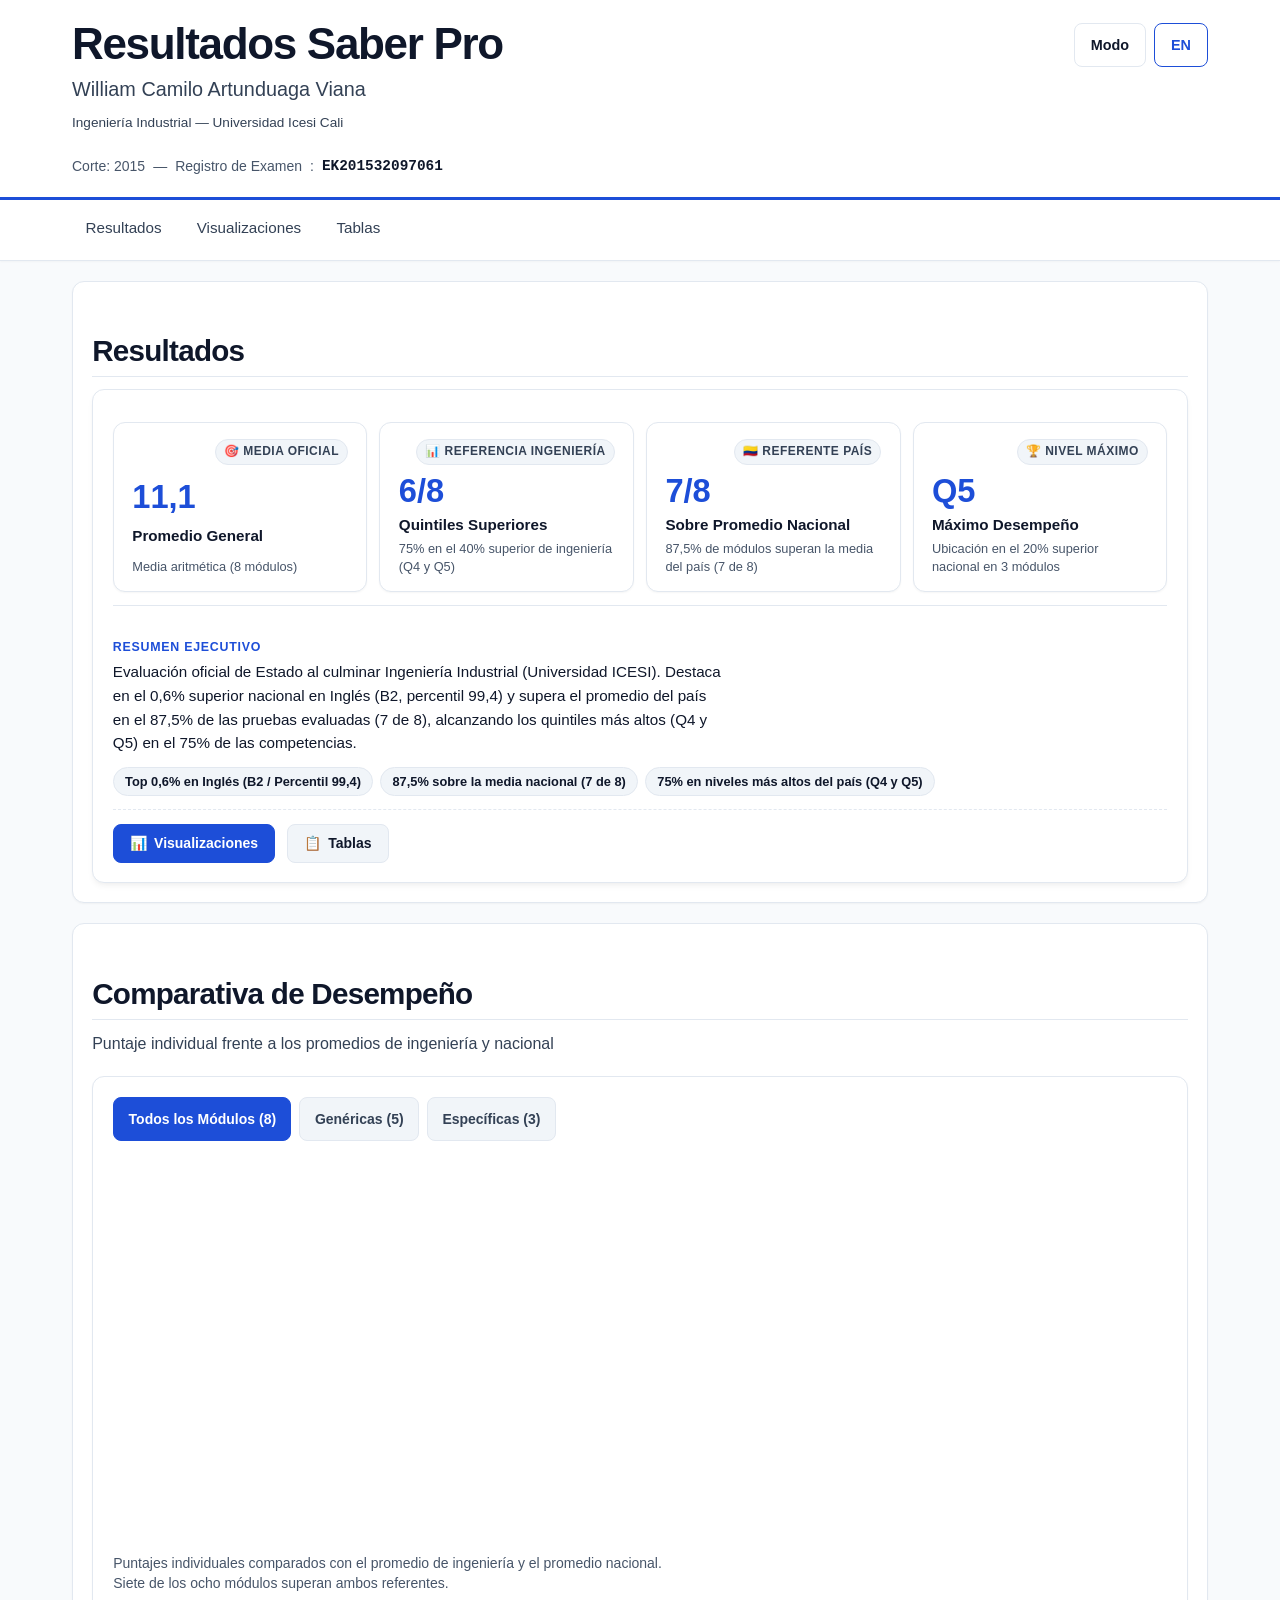
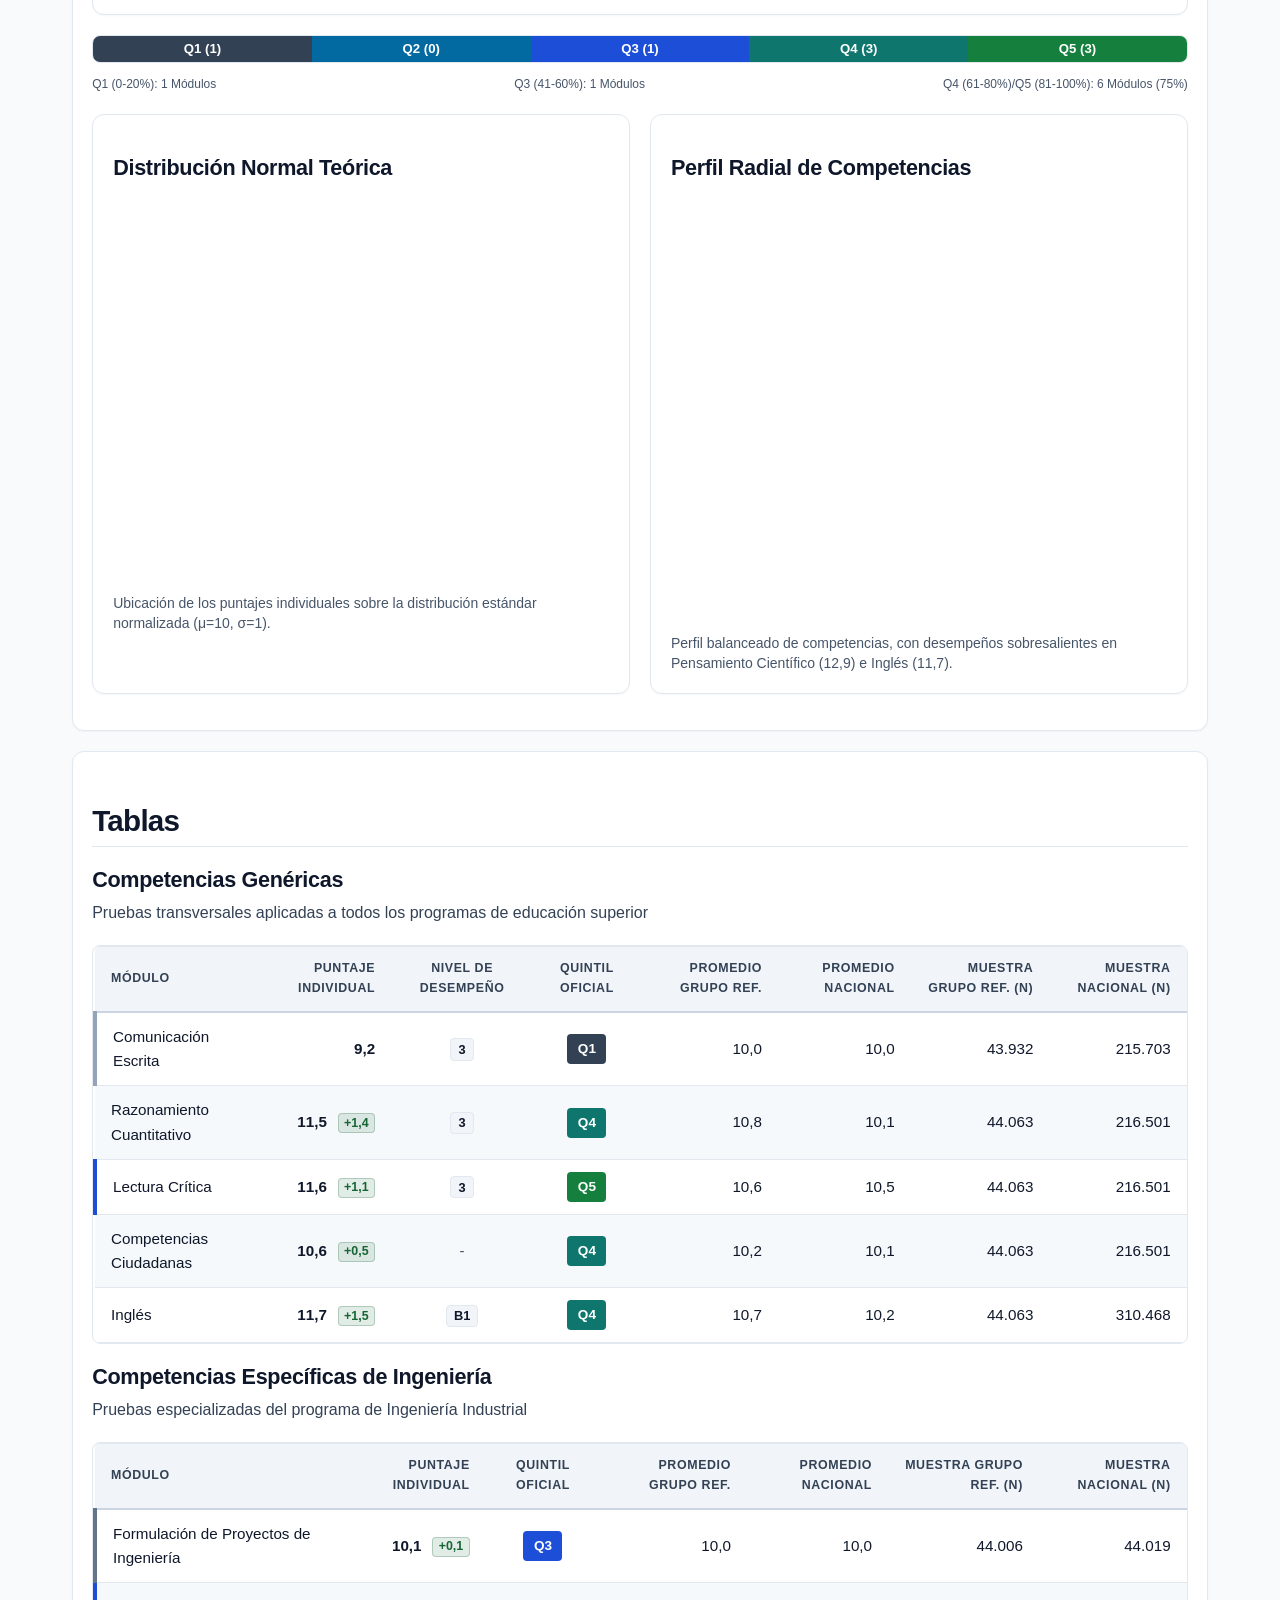
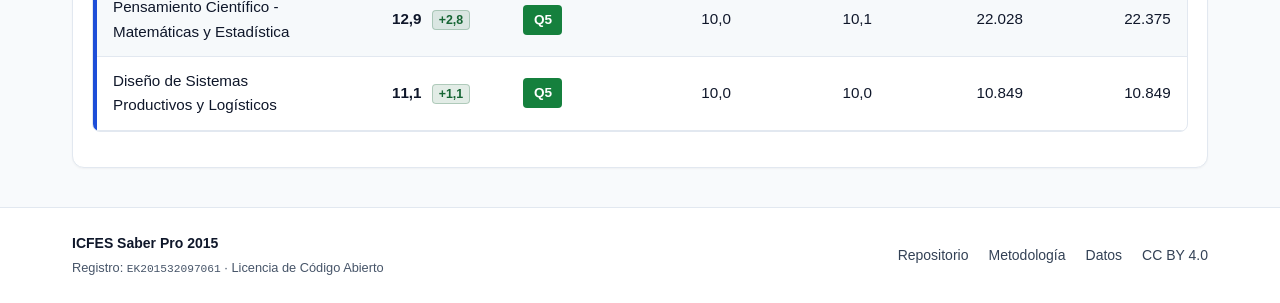
==== commit d1dc776a: "refactor(ui): eliminate redundant candidate metadata grid and streamline layout" ====
--- a/index.html
+++ b/index.html
@@ -118,7 +118,6 @@
                         <span class="hero-chip" data-i18n="header.chip_english">Top 0,6% en Inglés (B2 / Percentil 99,4)</span>
                         <span class="hero-chip" data-i18n="header.chip_national">87,5% sobre la media nacional (7 de 8)</span>
                         <span class="hero-chip" data-i18n="header.chip_quintiles">75% en niveles más altos del país (Q4 y Q5)</span>
-                        <span class="hero-chip" data-i18n="header.chip_institution">Universidad ICESI · Cali</span>
                     </div>
                 </div>
 
@@ -132,34 +131,6 @@
                         <span aria-hidden="true">📋</span>
                         <span data-i18n="nav.tables">Tablas</span>
                     </a>
-                </div>
-            </div>
-
-            <!-- Candidate Metadata Grid (High-Density Ribbon) -->
-            <div class="candidate-info-grid" role="region" aria-label="Metadatos oficiales del examen">
-                <div class="info-card">
-                    <div class="info-label" data-i18n="candidate_info.candidate_label">Examinado</div>
-                    <div class="info-value" data-i18n="candidate_info.candidate_name">William Camilo Artunduaga Viana</div>
-                </div>
-                <div class="info-card">
-                    <div class="info-label" data-i18n="candidate_info.program_label">Programa Académico</div>
-                    <div class="info-value" data-i18n="candidate_info.program_name">Ingeniería Industrial</div>
-                </div>
-                <div class="info-card">
-                    <div class="info-label" data-i18n="candidate_info.institution_label">Institución</div>
-                    <div class="info-value" data-i18n="candidate_info.institution_name">Universidad ICESI, Cali</div>
-                </div>
-                <div class="info-card">
-                    <div class="info-label" data-i18n="candidate_info.date_label">Fecha de Aplicación</div>
-                    <div class="info-value" data-i18n="candidate_info.date_value">22 de noviembre de 2015</div>
-                </div>
-                <div class="info-card">
-                    <div class="info-label" data-i18n="candidate_info.registration_label">Registro de Examen</div>
-                    <div class="info-value" data-i18n="candidate_info.registration_value">EK201532097061</div>
-                </div>
-                <div class="info-card">
-                    <div class="info-label" data-i18n="candidate_info.reference_group_label">Grupo de Referencia</div>
-                    <div class="info-value" data-i18n="candidate_info.reference_group_name">Ingeniería</div>
                 </div>
             </div>
         </section>
@@ -357,8 +328,8 @@
         <div class="container footer-content">
             <div class="footer-simple">
                 <div class="footer-brand">
-                    <strong>SABER PRO 2015 — William Camilo Artunduaga Viana</strong>
-                    <span class="footer-meta">Universidad ICESI · Cali · Registro: <code>EK201532097061</code> · ICFES · Código Abierto</span>
+                    <strong>ICFES Saber Pro 2015</strong>
+                    <span class="footer-meta">Registro: <code>EK201532097061</code> · Licencia de Código Abierto</span>
                 </div>
                 <ul class="footer-links">
                     <li><a href="https://github.com/willkwolf/ICFES-saberPro2015" target="_blank" rel="noopener" data-i18n="footer.repository">Repositorio</a></li>
--- a/css/components.css
+++ b/css/components.css
@@ -582,9 +582,9 @@
   background-color: var(--bg-surface-elevated);
   border: 1px solid var(--border-subtle);
   border-radius: var(--radius-lg);
-  padding: clamp(1rem, 0.85rem + 0.8vw, 1.5rem);
+  padding: clamp(0.85rem, 0.75rem + 0.6vw, 1.25rem);
   box-shadow: 0 4px 6px -1px rgba(0, 0, 0, 0.05), 0 2px 4px -2px rgba(0, 0, 0, 0.03);
-  margin-bottom: 1rem;
+  margin-bottom: 0;
   transition: box-shadow var(--transition-fast), border-color var(--transition-fast);
 }
 
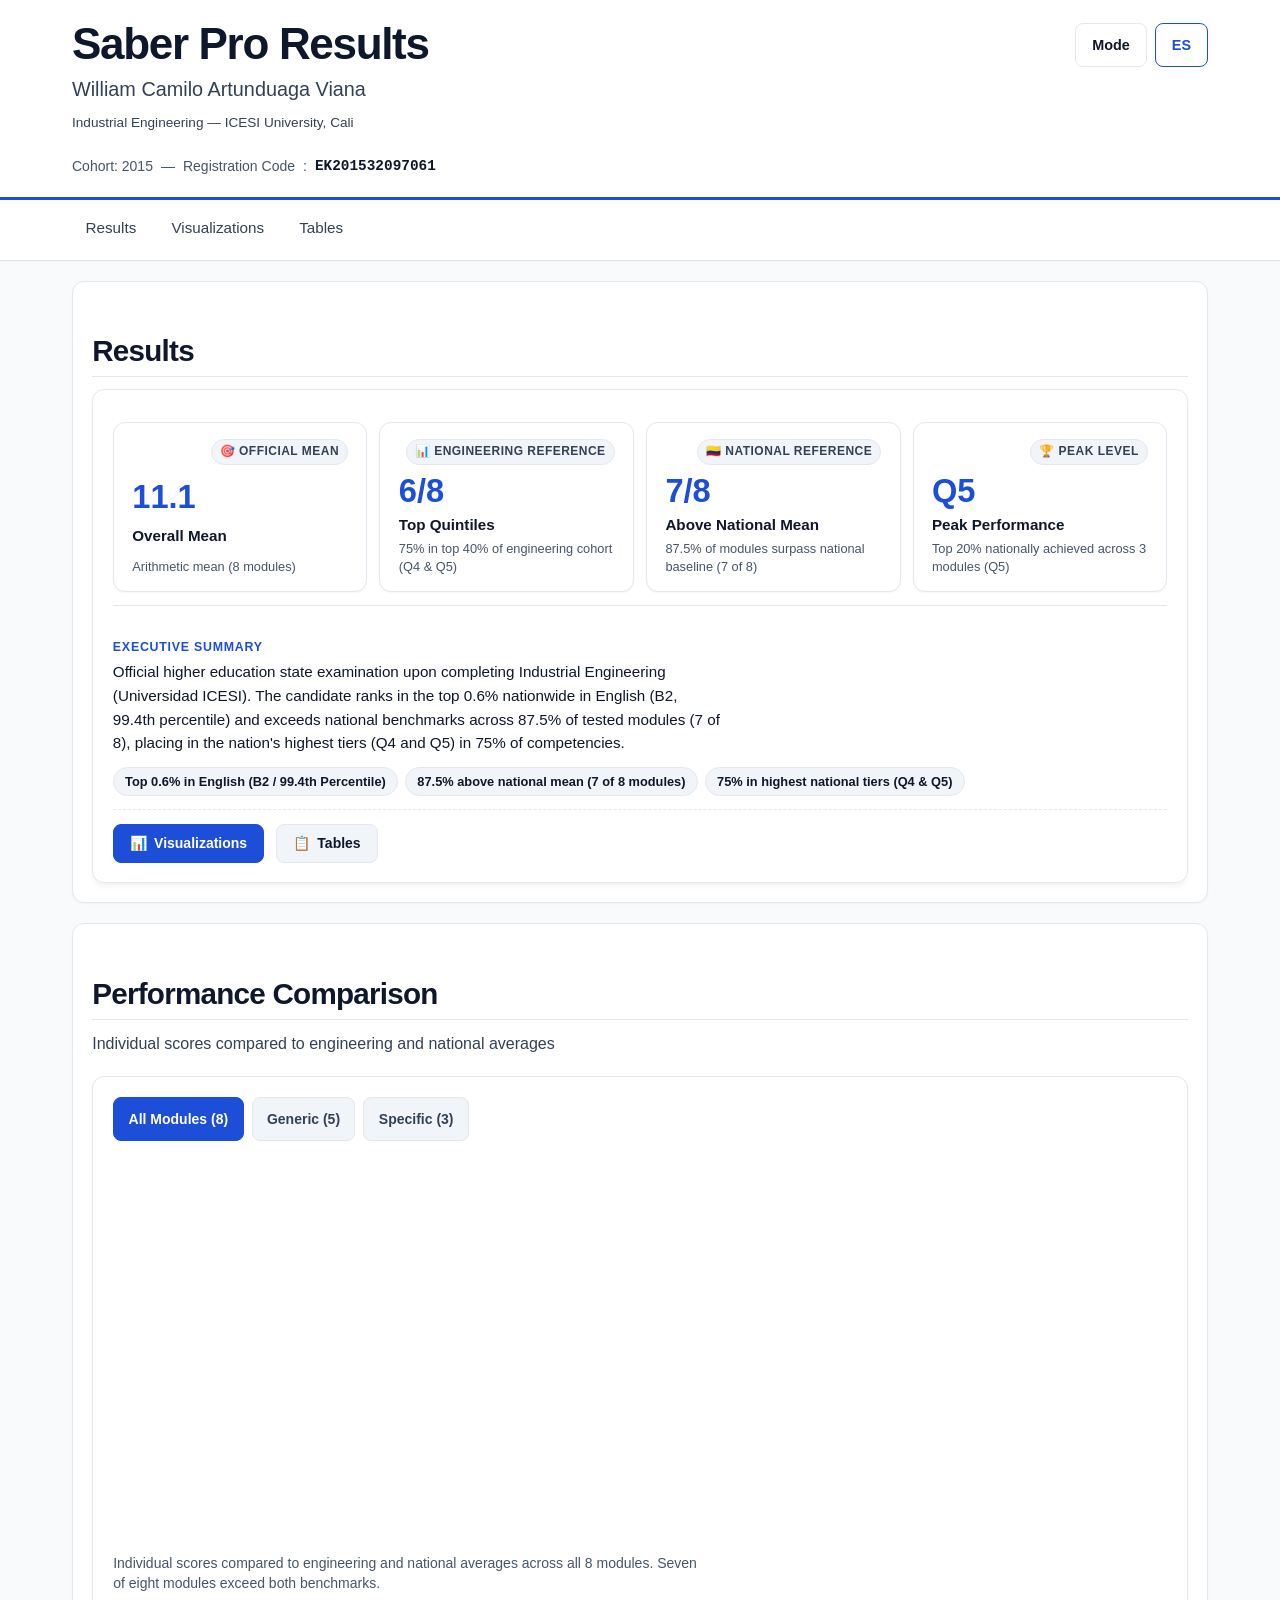
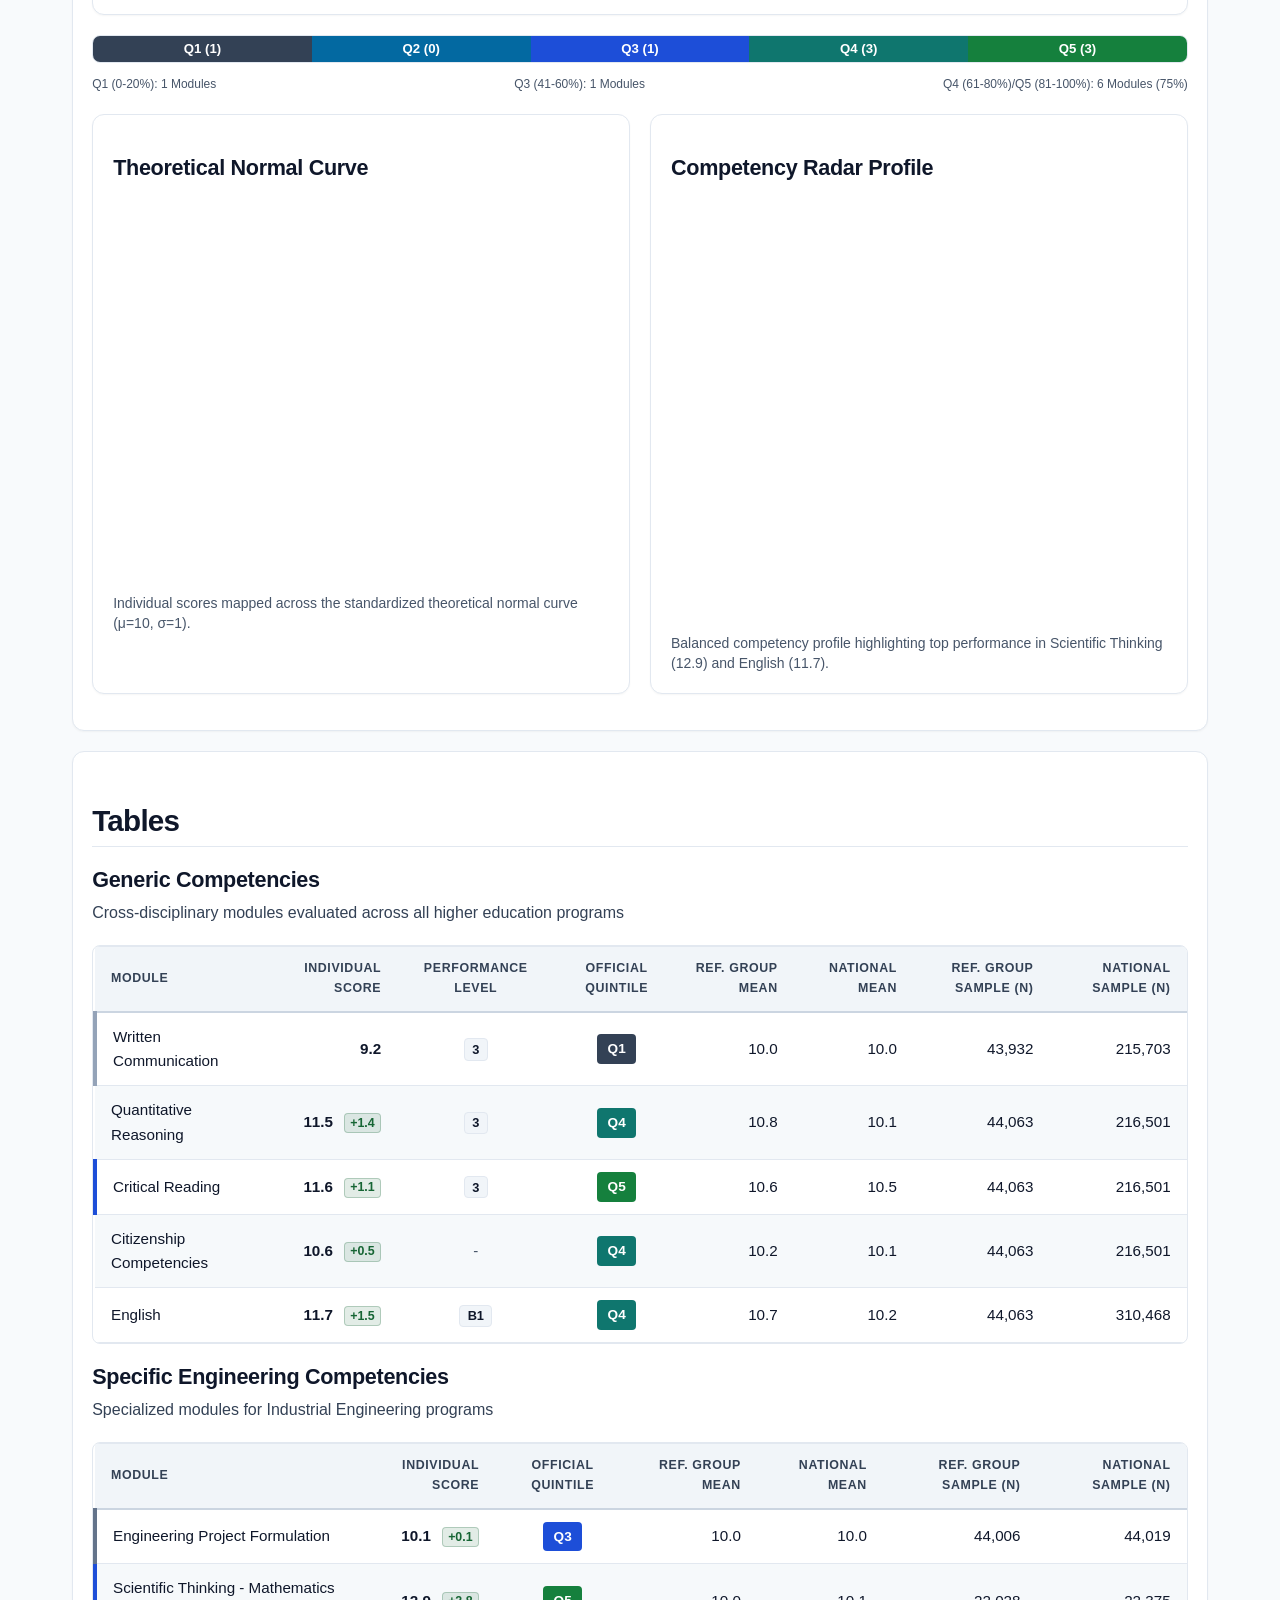
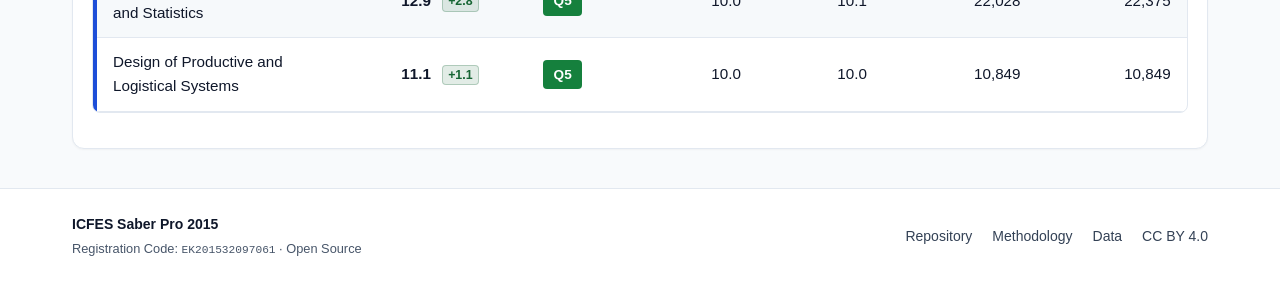
==== commit 1ce8dc8f: "feat(i18n): enforce light mode default, browser language auto-detection, and full DOM translation co" ====
--- a/index.html
+++ b/index.html
@@ -1,5 +1,5 @@
 <!DOCTYPE html>
-<html lang="es">
+<html lang="es" data-theme="light">
 <head>
     <meta charset="UTF-8">
     <meta name="viewport" content="width=device-width, initial-scale=1.0">
@@ -40,8 +40,8 @@
                 </div>
                 <div class="controls-bar" role="toolbar" aria-label="Controles de accesibilidad e idioma">
                     <button id="btnThemeToggle" class="btn btn-theme" type="button" aria-label="Alternar modo oscuro / claro" aria-pressed="false" data-i18n-aria="nav.theme_toggle_aria">
-                        <span class="theme-text" aria-hidden="true">Modo</span>
-                        <span class="visually-hidden">Tema</span>
+                        <span class="theme-text" aria-hidden="true" data-i18n="nav.theme_mode">Modo</span>
+                        <span class="visually-hidden" data-i18n="nav.theme_aria">Tema</span>
                     </button>
                     <button id="btnLangToggle" class="btn btn-lang" type="button" aria-label="Cambiar idioma a inglés" aria-pressed="false" data-i18n-aria="nav.language_toggle_aria">
                         <span class="lang-text">EN</span>
@@ -74,7 +74,7 @@
                 <div class="stats-grid">
                     <div class="stat-card" id="card-mean" tabindex="0" title="Media aritmética oficial exacta 11.0875 (11.1). Auditada contra la fuente primaria.">
                         <div class="stat-card-header">
-                            <span class="stat-badge">🎯 Media Oficial</span>
+                            <span class="stat-badge" data-i18n="stats.badges.official_mean">🎯 Media Oficial</span>
                         </div>
                         <div class="stat-number">11.2</div>
                         <div class="stat-label" data-i18n="stats.arithmetic_mean.title">Promedio General</div>
@@ -82,7 +82,7 @@
                     </div>
                     <div class="stat-card" id="card-quintiles" tabindex="0" title="75% de las pruebas (6 de 8) se sitúan en los dos quintiles más altos de ingeniería.">
                         <div class="stat-card-header">
-                            <span class="stat-badge">📊 Referencia Ingeniería</span>
+                            <span class="stat-badge" data-i18n="stats.badges.engineering_ref">📊 Referencia Ingeniería</span>
                         </div>
                         <div class="stat-number">6/8</div>
                         <div class="stat-label" data-i18n="stats.high_quintiles.title">Quintiles Superiores</div>
@@ -90,7 +90,7 @@
                     </div>
                     <div class="stat-card" id="card-above-nac" tabindex="0" title="87.5% de los módulos evaluados (7 de 8) superan la media de todos los evaluados del país.">
                         <div class="stat-card-header">
-                            <span class="stat-badge">🇨🇴 Referente País</span>
+                            <span class="stat-badge" data-i18n="stats.badges.national_ref">🇨🇴 Referente País</span>
                         </div>
                         <div class="stat-number">7/8</div>
                         <div class="stat-label" data-i18n="stats.above_national.title">Sobre Promedio Nacional</div>
@@ -98,7 +98,7 @@
                     </div>
                     <div class="stat-card" id="card-top-performance" tabindex="0" title="Ubicación en el Quintil 5 (20% superior nacional) en Pensamiento Científico, Diseño de Sistemas y Lectura Crítica.">
                         <div class="stat-card-header">
-                            <span class="stat-badge">🏆 Nivel Máximo</span>
+                            <span class="stat-badge" data-i18n="stats.badges.top_level">🏆 Nivel Máximo</span>
                         </div>
                         <div class="stat-number">Q5</div>
                         <div class="stat-label" data-i18n="stats.top_performance.title">Máximo Desempeño</div>
@@ -143,9 +143,9 @@
             <!-- Chart 1: Grouped Bar Chart -->
             <figure class="chart-figure" id="figure-comparison">
                 <div class="tabs-control" role="tablist" aria-label="Filtro de módulos para gráfico de barras">
-                    <button class="tab-btn active" type="button" role="tab" aria-selected="true" data-chart-filter="all">Todos los Módulos (8)</button>
-                    <button class="tab-btn" type="button" role="tab" aria-selected="false" data-chart-filter="generic">Genéricas (5)</button>
-                    <button class="tab-btn" type="button" role="tab" aria-selected="false" data-chart-filter="specific">Específicas (3)</button>
+                    <button class="tab-btn active" type="button" role="tab" aria-selected="true" data-chart-filter="all" data-i18n="charts.filters.all">Todos los Módulos (8)</button>
+                    <button class="tab-btn" type="button" role="tab" aria-selected="false" data-chart-filter="generic" data-i18n="charts.filters.generic">Genéricas (5)</button>
+                    <button class="tab-btn" type="button" role="tab" aria-selected="false" data-chart-filter="specific" data-i18n="charts.filters.specific">Específicas (3)</button>
                 </div>
                 <div class="chart-wrapper">
                     <canvas id="comparisonChart" role="img" aria-label="Gráfico de barras comparativo de puntajes"></canvas>
@@ -329,7 +329,7 @@
             <div class="footer-simple">
                 <div class="footer-brand">
                     <strong>ICFES Saber Pro 2015</strong>
-                    <span class="footer-meta">Registro: <code>EK201532097061</code> · Licencia de Código Abierto</span>
+                    <span class="footer-meta"><span data-i18n="candidate_info.registration_label">Registro</span>: <code>EK201532097061</code> · <span data-i18n="footer.open_source">Código Abierto</span></span>
                 </div>
                 <ul class="footer-links">
                     <li><a href="https://github.com/willkwolf/ICFES-saberPro2015" target="_blank" rel="noopener" data-i18n="footer.repository">Repositorio</a></li>
